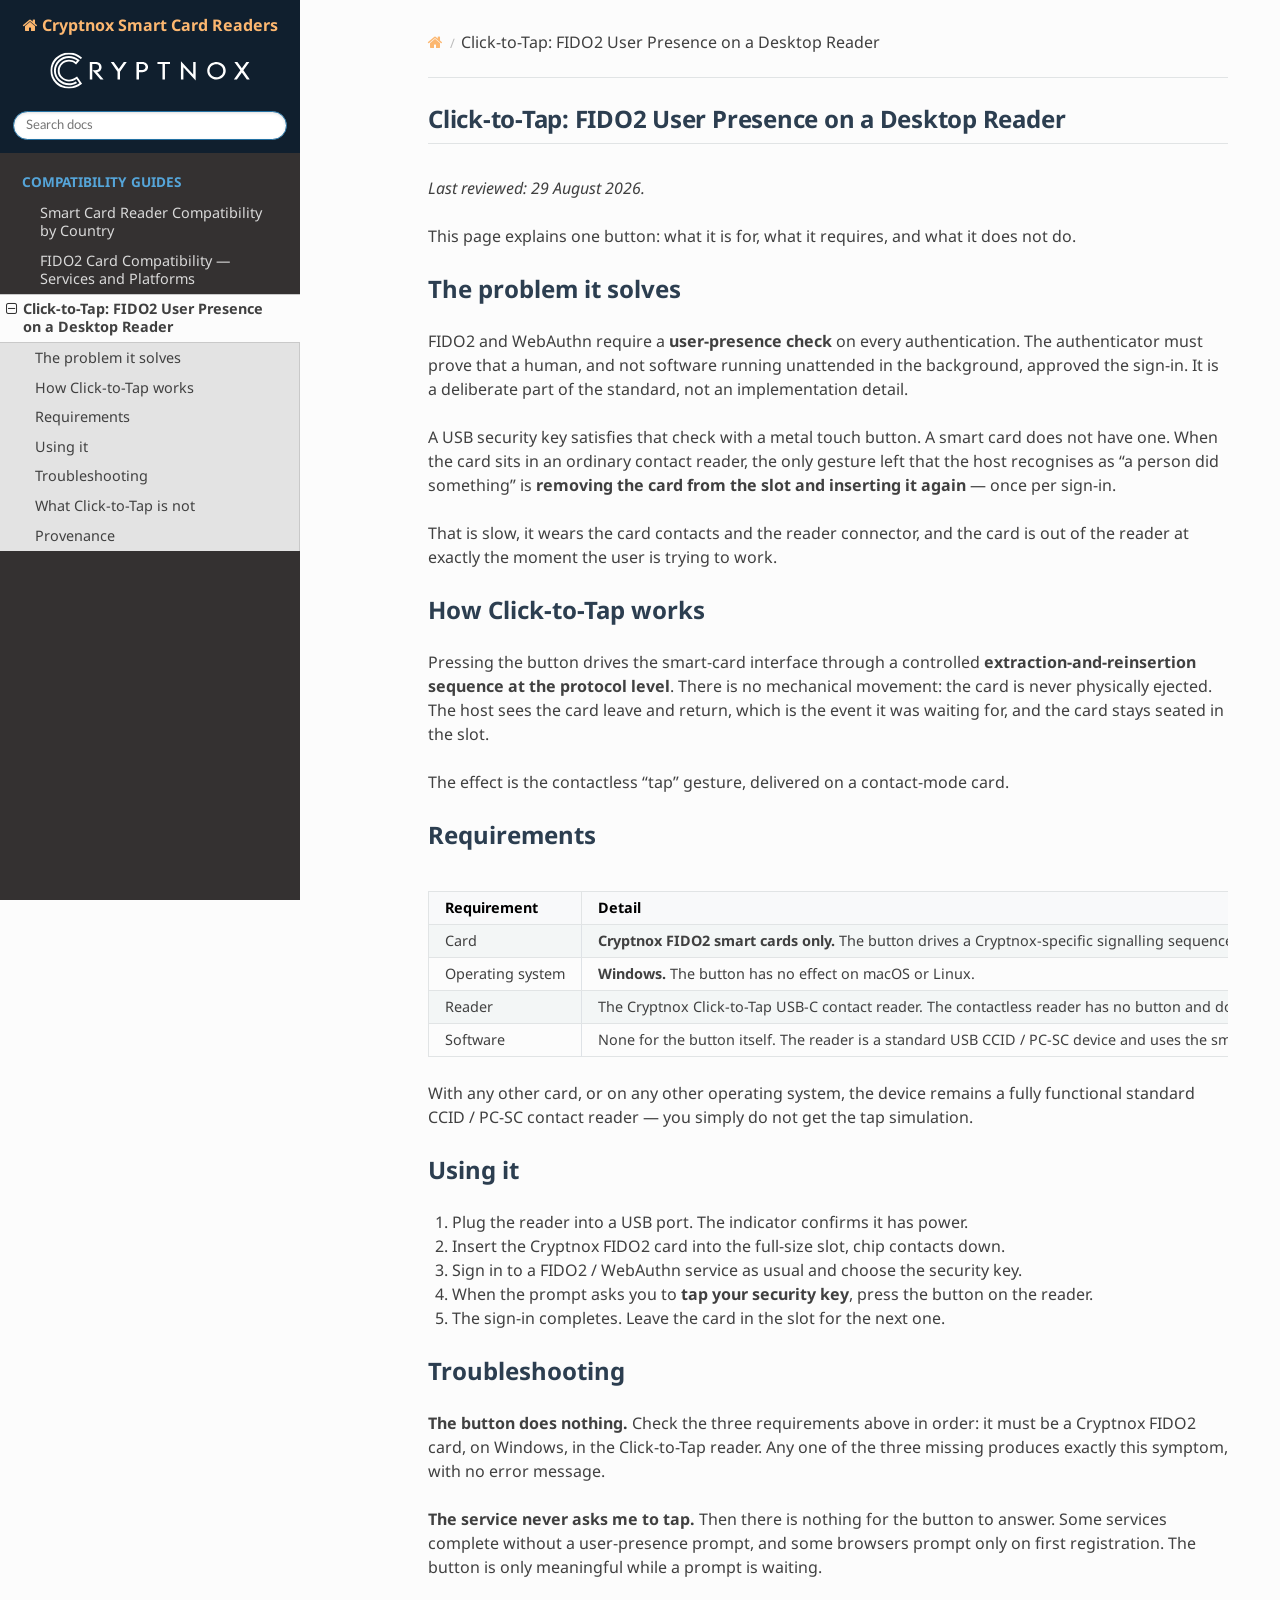
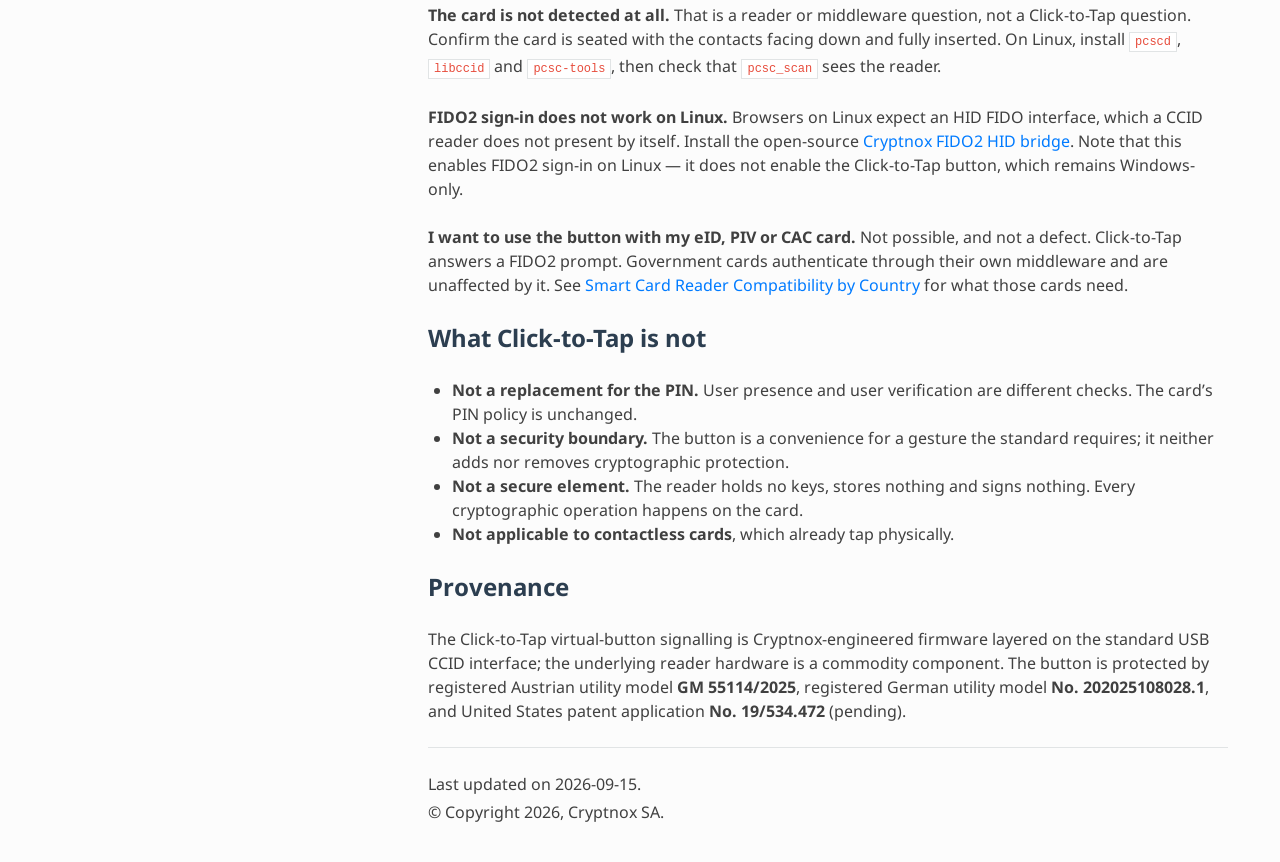
==== click-to-tap.html @ 5797c960 "deploy: 834d599fe5148ee78660aae5474ebed9b400c3f4" ====
<!DOCTYPE html>
<html class="writer-html5" lang="en" data-content_root="./">
<head>
  <meta charset="utf-8" /><meta name="viewport" content="width=device-width, initial-scale=1" />
<meta content="What the Cryptnox Click-to-Tap button does, why FIDO2 sign-in on a desktop contact reader needs it, what it requires, and how to troubleshoot it." name="description" />

  <meta name="viewport" content="width=device-width, initial-scale=1.0" />
  <title>Click-to-Tap: FIDO2 User Presence on a Desktop Reader &mdash; Cryptnox Smart Card Readers</title>
      <link rel="stylesheet" type="text/css" href="_static/pygments.css?v=b86133f3" />
      <link rel="stylesheet" type="text/css" href="_static/css/theme.css?v=9edc463e" />
      <link rel="stylesheet" type="text/css" href="_static/custom.css?v=8120f1fa" />

  
    <link rel="shortcut icon" href="_static/favicon.png"/>
    <link rel="canonical" href="https://docs.cryptnox.com/cryptnox-readers/click-to-tap.html" />
      <script src="_static/jquery.js?v=5d32c60e"></script>
      <script src="_static/_sphinx_javascript_frameworks_compat.js?v=2cd50e6c"></script>
      <script src="_static/documentation_options.js?v=2882ecd3"></script>
      <script src="_static/doctools.js?v=fd6eb6e6"></script>
      <script src="_static/sphinx_highlight.js?v=6ffebe34"></script>
    <script src="_static/js/theme.js"></script>
    <link rel="index" title="Index" href="genindex.html" />
    <link rel="search" title="Search" href="search.html" />
    <link rel="prev" title="FIDO2 Card Compatibility — Services and Platforms" href="fido2-compatibility.html" />
 






<meta name="description" content="What the Cryptnox Click-to-Tap button does, why FIDO2 sign-in on a desktop contact reader needs it, what it requires, and how to troubleshoot it." />

<link rel="canonical" href="https://docs.cryptnox.com/cryptnox-readers/click-to-tap.html" />

<!-- Open Graph -->
<meta property="og:type" content="website" />
<meta property="og:url" content="https://docs.cryptnox.com/cryptnox-readers/click-to-tap.html" />
<meta property="og:title" content="Click-to-Tap: FIDO2 User Presence on a Desktop Reader | Cryptnox Docs" />
<meta property="og:description" content="What the Cryptnox Click-to-Tap button does, why FIDO2 sign-in on a desktop contact reader needs it, what it requires, and how to troubleshoot it." />
<meta property="og:image" content="https://cryptnox.com/wp-content/uploads/2026/09/cryptnox-documentation-social.jpg" />
<meta property="og:image:width" content="1200" />
<meta property="og:image:height" content="630" />
<meta property="og:image:alt" content="Cryptnox Documentation — official Cryptnox technical documentation" />
<meta property="og:site_name" content="Cryptnox Docs" />

<!-- Twitter Card -->
<meta name="twitter:card" content="summary_large_image" />
<meta name="twitter:site" content="@CryptnoxTech" />
<meta name="twitter:title" content="Click-to-Tap: FIDO2 User Presence on a Desktop Reader | Cryptnox Docs" />
<meta name="twitter:description" content="What the Cryptnox Click-to-Tap button does, why FIDO2 sign-in on a desktop contact reader needs it, what it requires, and how to troubleshoot it." />
<meta name="twitter:image" content="https://cryptnox.com/wp-content/uploads/2026/09/cryptnox-documentation-social.jpg" />
<meta name="twitter:image:alt" content="Cryptnox Documentation — official Cryptnox technical documentation" />

<!-- JSON-LD Structured Data -->
<script type="application/ld+json">
{
  "@context": "https://schema.org",
  "@graph": [
    {
      "@type": "Organization",
      "@id": "https://cryptnox.com/#organization",
      "name": "Cryptnox SA",
      "url": "https://cryptnox.com/",
      "logo": {
        "@type": "ImageObject",
        "@id": "https://docs.cryptnox.com/#logo",
        "url": "https://docs.cryptnox.com/_static/cryptnox-logo.svg",
        "contentUrl": "https://docs.cryptnox.com/_static/cryptnox-logo.svg",
        "caption": "Cryptnox"
      },
      "sameAs": [
        "https://shop.cryptnox.com/",
        "https://github.com/cryptnox"
      ]
    },
    {
      "@type": "WebSite",
      "@id": "https://docs.cryptnox.com/#website",
      "url": "https://docs.cryptnox.com",
      "name": "Cryptnox Docs",
      "alternateName": "Cryptnox",
      "publisher": { "@id": "https://cryptnox.com/#organization" },
      "inLanguage": "en-US"
    },
    {
      "@type": "WebPage",
      "@id": "https://docs.cryptnox.com/cryptnox-readers/#webpage",
      "url": "https://docs.cryptnox.com/cryptnox-readers/",
      "name": "Cryptnox Smart Card Readers",
      "description": "Compatibility documentation for Cryptnox USB smart card readers: national eID and professional cards by country, and FIDO2 services and platforms.",
      "isPartOf": { "@id": "https://docs.cryptnox.com/#website" },
      "publisher": { "@id": "https://cryptnox.com/#organization" },
      "inLanguage": "en-US",
      "keywords": "Cryptnox, smart card reader, USB-C, CCID, PC/SC, eID, FIDO2, NFC, extended APDU, documentation"
    }
  ]
}
</script>

<!-- Google Tag Manager -->
<script>(function(w,d,s,l,i){w[l]=w[l]||[];w[l].push({'gtm.start':
new Date().getTime(),event:'gtm.js'});var f=d.getElementsByTagName(s)[0],
j=d.createElement(s),dl=l!='dataLayer'?'&l='+l:'';j.async=true;j.src=
'https://www.googletagmanager.com/gtm.js?id='+i+dl;f.parentNode.insertBefore(j,f);
})(window,document,'script','dataLayer','GT-PJ7HDFB');</script>


</head>

<body class="wy-body-for-nav"> 
  <div class="wy-grid-for-nav">
    <nav data-toggle="wy-nav-shift" class="wy-nav-side">
      <div class="wy-side-scroll">
        <div class="wy-side-nav-search"  style="background: #101f2e" >

          
          
          <a href="index.html" class="icon icon-home">
            Cryptnox Smart Card Readers
              <img src="_static/cryptnox-logo.svg" class="logo" alt="Logo"/>
          </a>
<div role="search">
  <form id="rtd-search-form" class="wy-form" action="search.html" method="get">
    <input type="text" name="q" placeholder="Search docs" aria-label="Search docs" />
    <input type="hidden" name="check_keywords" value="yes" />
    <input type="hidden" name="area" value="default" />
  </form>
</div>
        </div><div class="wy-menu wy-menu-vertical" data-spy="affix" role="navigation" aria-label="Navigation menu">
              <p class="caption" role="heading"><span class="caption-text">Compatibility guides</span></p>
<ul class="current">
<li class="toctree-l1"><a class="reference internal" href="reader-compatibility.html">Smart Card Reader Compatibility by Country</a></li>
<li class="toctree-l1"><a class="reference internal" href="fido2-compatibility.html">FIDO2 Card Compatibility — Services and Platforms</a></li>
<li class="toctree-l1 current"><a class="current reference internal" href="#">Click-to-Tap: FIDO2 User Presence on a Desktop Reader</a><ul>
<li class="toctree-l2"><a class="reference internal" href="#the-problem-it-solves">The problem it solves</a></li>
<li class="toctree-l2"><a class="reference internal" href="#how-click-to-tap-works">How Click-to-Tap works</a></li>
<li class="toctree-l2"><a class="reference internal" href="#requirements">Requirements</a></li>
<li class="toctree-l2"><a class="reference internal" href="#using-it">Using it</a></li>
<li class="toctree-l2"><a class="reference internal" href="#troubleshooting">Troubleshooting</a></li>
<li class="toctree-l2"><a class="reference internal" href="#what-click-to-tap-is-not">What Click-to-Tap is not</a></li>
<li class="toctree-l2"><a class="reference internal" href="#provenance">Provenance</a></li>
</ul>
</li>
</ul>

        </div>
      </div>
    </nav>

    <section data-toggle="wy-nav-shift" class="wy-nav-content-wrap"><nav class="wy-nav-top" aria-label="Mobile navigation menu"  style="background: #101f2e" >
          <i data-toggle="wy-nav-top" class="fa fa-bars"></i>
          <a href="index.html">Cryptnox Smart Card Readers</a>
      </nav>

      <div class="wy-nav-content">
        <div class="rst-content">
          <div role="navigation" aria-label="Page navigation">
  <ul class="wy-breadcrumbs">
      <li><a href="index.html" class="icon icon-home" aria-label="Home"></a></li>
      <li class="breadcrumb-item active">Click-to-Tap: FIDO2 User Presence on a Desktop Reader</li>
      <li class="wy-breadcrumbs-aside">
      </li>
  </ul>
  <hr/>
</div>
          <div role="main" class="document" itemscope="itemscope" itemtype="http://schema.org/Article">
           <div itemprop="articleBody">
             
  <section id="click-to-tap-fido2-user-presence-on-a-desktop-reader">
<h1>Click-to-Tap: FIDO2 User Presence on a Desktop Reader<a class="headerlink" href="#click-to-tap-fido2-user-presence-on-a-desktop-reader" title="Link to this heading"></a></h1>
<p><em>Last reviewed: 29 August 2026.</em></p>
<p>This page explains one button: what it is for, what it requires, and what it does not do.</p>
<section id="the-problem-it-solves">
<h2>The problem it solves<a class="headerlink" href="#the-problem-it-solves" title="Link to this heading"></a></h2>
<p>FIDO2 and WebAuthn require a <strong>user-presence check</strong> on every authentication. The
authenticator must prove that a human, and not software running unattended in the
background, approved the sign-in. It is a deliberate part of the standard, not an
implementation detail.</p>
<p>A USB security key satisfies that check with a metal touch button. A smart card does not
have one. When the card sits in an ordinary contact reader, the only gesture left that the
host recognises as “a person did something” is <strong>removing the card from the slot and
inserting it again</strong> — once per sign-in.</p>
<p>That is slow, it wears the card contacts and the reader connector, and the card is out of
the reader at exactly the moment the user is trying to work.</p>
</section>
<section id="how-click-to-tap-works">
<h2>How Click-to-Tap works<a class="headerlink" href="#how-click-to-tap-works" title="Link to this heading"></a></h2>
<p>Pressing the button drives the smart-card interface through a controlled
<strong>extraction-and-reinsertion sequence at the protocol level</strong>. There is no mechanical
movement: the card is never physically ejected. The host sees the card leave and return,
which is the event it was waiting for, and the card stays seated in the slot.</p>
<p>The effect is the contactless “tap” gesture, delivered on a contact-mode card.</p>
</section>
<section id="requirements">
<h2>Requirements<a class="headerlink" href="#requirements" title="Link to this heading"></a></h2>
<table class="docutils align-default">
<colgroup>
<col style="width: 26.0%" />
<col style="width: 74.0%" />
</colgroup>
<thead>
<tr class="row-odd"><th class="head"><p>Requirement</p></th>
<th class="head"><p>Detail</p></th>
</tr>
</thead>
<tbody>
<tr class="row-even"><td><p>Card</p></td>
<td><p><strong>Cryptnox FIDO2 smart cards only.</strong> The button drives a Cryptnox-specific
signalling sequence; it is not a generic CCID feature.</p></td>
</tr>
<tr class="row-odd"><td><p>Operating system</p></td>
<td><p><strong>Windows.</strong> The button has no effect on macOS or Linux.</p></td>
</tr>
<tr class="row-even"><td><p>Reader</p></td>
<td><p>The Cryptnox Click-to-Tap USB-C contact reader. The contactless reader has no
button and does not apply.</p></td>
</tr>
<tr class="row-odd"><td><p>Software</p></td>
<td><p>None for the button itself. The reader is a standard USB CCID / PC-SC device and
uses the smart-card stack already present in Windows.</p></td>
</tr>
</tbody>
</table>
<p>With any other card, or on any other operating system, the device remains a fully
functional standard CCID / PC-SC contact reader — you simply do not get the tap
simulation.</p>
</section>
<section id="using-it">
<h2>Using it<a class="headerlink" href="#using-it" title="Link to this heading"></a></h2>
<ol class="arabic simple">
<li><p>Plug the reader into a USB port. The indicator confirms it has power.</p></li>
<li><p>Insert the Cryptnox FIDO2 card into the full-size slot, chip contacts down.</p></li>
<li><p>Sign in to a FIDO2 / WebAuthn service as usual and choose the security key.</p></li>
<li><p>When the prompt asks you to <strong>tap your security key</strong>, press the button on the reader.</p></li>
<li><p>The sign-in completes. Leave the card in the slot for the next one.</p></li>
</ol>
</section>
<section id="troubleshooting">
<h2>Troubleshooting<a class="headerlink" href="#troubleshooting" title="Link to this heading"></a></h2>
<p><strong>The button does nothing.</strong>
Check the three requirements above in order: it must be a Cryptnox FIDO2 card, on Windows,
in the Click-to-Tap reader. Any one of the three missing produces exactly this symptom,
with no error message.</p>
<p><strong>The service never asks me to tap.</strong>
Then there is nothing for the button to answer. Some services complete without a
user-presence prompt, and some browsers prompt only on first registration. The button is
only meaningful while a prompt is waiting.</p>
<p><strong>The card is not detected at all.</strong>
That is a reader or middleware question, not a Click-to-Tap question. Confirm the card is
seated with the contacts facing down and fully inserted. On Linux, install <code class="docutils literal notranslate"><span class="pre">pcscd</span></code>,
<code class="docutils literal notranslate"><span class="pre">libccid</span></code> and <code class="docutils literal notranslate"><span class="pre">pcsc-tools</span></code>, then check that <code class="docutils literal notranslate"><span class="pre">pcsc_scan</span></code> sees the reader.</p>
<p><strong>FIDO2 sign-in does not work on Linux.</strong>
Browsers on Linux expect an HID FIDO interface, which a CCID reader does not present by
itself. Install the open-source <a class="reference external" href="https://github.com/cryptnox/cryptnox-fido2-bridge">Cryptnox FIDO2 HID bridge</a>. Note that this enables FIDO2
sign-in on Linux — it does not enable the Click-to-Tap button, which remains Windows-only.</p>
<p><strong>I want to use the button with my eID, PIV or CAC card.</strong>
Not possible, and not a defect. Click-to-Tap answers a FIDO2 prompt. Government cards
authenticate through their own middleware and are unaffected by it. See
<a class="reference internal" href="reader-compatibility.html"><span class="doc">Smart Card Reader Compatibility by Country</span></a> for what those cards need.</p>
</section>
<section id="what-click-to-tap-is-not">
<h2>What Click-to-Tap is not<a class="headerlink" href="#what-click-to-tap-is-not" title="Link to this heading"></a></h2>
<ul class="simple">
<li><p><strong>Not a replacement for the PIN.</strong> User presence and user verification are different
checks. The card’s PIN policy is unchanged.</p></li>
<li><p><strong>Not a security boundary.</strong> The button is a convenience for a gesture the standard
requires; it neither adds nor removes cryptographic protection.</p></li>
<li><p><strong>Not a secure element.</strong> The reader holds no keys, stores nothing and signs nothing.
Every cryptographic operation happens on the card.</p></li>
<li><p><strong>Not applicable to contactless cards</strong>, which already tap physically.</p></li>
</ul>
</section>
<section id="provenance">
<h2>Provenance<a class="headerlink" href="#provenance" title="Link to this heading"></a></h2>
<p>The Click-to-Tap virtual-button signalling is Cryptnox-engineered firmware layered on the
standard USB CCID interface; the underlying reader hardware is a commodity component. The
button is protected by registered Austrian utility model <strong>GM 55114/2025</strong>, registered
German utility model <strong>No. 202025108028.1</strong>, and United States patent application
<strong>No. 19/534.472</strong> (pending).</p>
</section>
</section>


           </div>
          </div>
          <hr/>
<p style="margin-bottom: 0.25rem;">Last updated on 2026-09-15.</p>
<p style="margin-bottom: 0.75rem;">&#169; Copyright 2026, Cryptnox SA.</p>
        </div>
      </div>
    </section>
  </div>
  <script>
      jQuery(function () {
          SphinxRtdTheme.Navigation.enable(true);
      });
  </script>
    <!-- Theme Analytics -->
    <script async src="https://www.googletagmanager.com/gtag/js?id=GT-PJ7HDFB"></script>
    <script>
      window.dataLayer = window.dataLayer || [];
      function gtag(){dataLayer.push(arguments);}
      gtag('js', new Date());

      gtag('config', 'GT-PJ7HDFB', {
          'anonymize_ip': false,
      });
    </script> 

</body>
</html>
---- _static/pygments.css ----
pre { line-height: 125%; }
td.linenos .normal { color: inherit; background-color: transparent; padding-left: 5px; padding-right: 5px; }
span.linenos { color: inherit; background-color: transparent; padding-left: 5px; padding-right: 5px; }
td.linenos .special { color: #000000; background-color: #ffffc0; padding-left: 5px; padding-right: 5px; }
span.linenos.special { color: #000000; background-color: #ffffc0; padding-left: 5px; padding-right: 5px; }
.highlight .hll { background-color: #ffffcc }
.highlight { background: #f8f8f8; }
.highlight .c { color: #3D7B7B; font-style: italic } /* Comment */
.highlight .err { border: 1px solid #F00 } /* Error */
.highlight .k { color: #008000; font-weight: bold } /* Keyword */
.highlight .o { color: #666 } /* Operator */
.highlight .ch { color: #3D7B7B; font-style: italic } /* Comment.Hashbang */
.highlight .cm { color: #3D7B7B; font-style: italic } /* Comment.Multiline */
.highlight .cp { color: #9C6500 } /* Comment.Preproc */
.highlight .cpf { color: #3D7B7B; font-style: italic } /* Comment.PreprocFile */
.highlight .c1 { color: #3D7B7B; font-style: italic } /* Comment.Single */
.highlight .cs { color: #3D7B7B; font-style: italic } /* Comment.Special */
.highlight .gd { color: #A00000 } /* Generic.Deleted */
.highlight .ge { font-style: italic } /* Generic.Emph */
.highlight .ges { font-weight: bold; font-style: italic } /* Generic.EmphStrong */
.highlight .gr { color: #E40000 } /* Generic.Error */
.highlight .gh { color: #000080; font-weight: bold } /* Generic.Heading */
.highlight .gi { color: #008400 } /* Generic.Inserted */
.highlight .go { color: #717171 } /* Generic.Output */
.highlight .gp { color: #000080; font-weight: bold } /* Generic.Prompt */
.highlight .gs { font-weight: bold } /* Generic.Strong */
.highlight .gu { color: #800080; font-weight: bold } /* Generic.Subheading */
.highlight .gt { color: #04D } /* Generic.Traceback */
.highlight .kc { color: #008000; font-weight: bold } /* Keyword.Constant */
.highlight .kd { color: #008000; font-weight: bold } /* Keyword.Declaration */
.highlight .kn { color: #008000; font-weight: bold } /* Keyword.Namespace */
.highlight .kp { color: #008000 } /* Keyword.Pseudo */
.highlight .kr { color: #008000; font-weight: bold } /* Keyword.Reserved */
.highlight .kt { color: #B00040 } /* Keyword.Type */
.highlight .m { color: #666 } /* Literal.Number */
.highlight .s { color: #BA2121 } /* Literal.String */
.highlight .na { color: #687822 } /* Name.Attribute */
.highlight .nb { color: #008000 } /* Name.Builtin */
.highlight .nc { color: #00F; font-weight: bold } /* Name.Class */
.highlight .no { color: #800 } /* Name.Constant */
.highlight .nd { color: #A2F } /* Name.Decorator */
.highlight .ni { color: #717171; font-weight: bold } /* Name.Entity */
.highlight .ne { color: #CB3F38; font-weight: bold } /* Name.Exception */
.highlight .nf { color: #00F } /* Name.Function */
.highlight .nl { color: #767600 } /* Name.Label */
.highlight .nn { color: #00F; font-weight: bold } /* Name.Namespace */
.highlight .nt { color: #008000; font-weight: bold } /* Name.Tag */
.highlight .nv { color: #19177C } /* Name.Variable */
.highlight .ow { color: #A2F; font-weight: bold } /* Operator.Word */
.highlight .w { color: #BBB } /* Text.Whitespace */
.highlight .mb { color: #666 } /* Literal.Number.Bin */
.highlight .mf { color: #666 } /* Literal.Number.Float */
.highlight .mh { color: #666 } /* Literal.Number.Hex */
.highlight .mi { color: #666 } /* Literal.Number.Integer */
.highlight .mo { color: #666 } /* Literal.Number.Oct */
.highlight .sa { color: #BA2121 } /* Literal.String.Affix */
.highlight .sb { color: #BA2121 } /* Literal.String.Backtick */
.highlight .sc { color: #BA2121 } /* Literal.String.Char */
.highlight .dl { color: #BA2121 } /* Literal.String.Delimiter */
.highlight .sd { color: #BA2121; font-style: italic } /* Literal.String.Doc */
.highlight .s2 { color: #BA2121 } /* Literal.String.Double */
.highlight .se { color: #AA5D1F; font-weight: bold } /* Literal.String.Escape */
.highlight .sh { color: #BA2121 } /* Literal.String.Heredoc */
.highlight .si { color: #A45A77; font-weight: bold } /* Literal.String.Interpol */
.highlight .sx { color: #008000 } /* Literal.String.Other */
.highlight .sr { color: #A45A77 } /* Literal.String.Regex */
.highlight .s1 { color: #BA2121 } /* Literal.String.Single */
.highlight .ss { color: #19177C } /* Literal.String.Symbol */
.highlight .bp { color: #008000 } /* Name.Builtin.Pseudo */
.highlight .fm { color: #00F } /* Name.Function.Magic */
.highlight .vc { color: #19177C } /* Name.Variable.Class */
.highlight .vg { color: #19177C } /* Name.Variable.Global */
.highlight .vi { color: #19177C } /* Name.Variable.Instance */
.highlight .vm { color: #19177C } /* Name.Variable.Magic */
.highlight .il { color: #666 } /* Literal.Number.Integer.Long */
---- _static/css/theme.css ----
html{box-sizing:border-box}*,:after,:before{box-sizing:inherit}article,aside,details,figcaption,figure,footer,header,hgroup,nav,section{display:block}audio,canvas,video{display:inline-block;*display:inline;*zoom:1}[hidden],audio:not([controls]){display:none}*{-webkit-box-sizing:border-box;-moz-box-sizing:border-box;box-sizing:border-box}html{font-size:100%;-webkit-text-size-adjust:100%;-ms-text-size-adjust:100%}body{margin:0}a:active,a:hover{outline:0}abbr[title]{border-bottom:1px dotted}b,strong{font-weight:700}blockquote{margin:0}dfn{font-style:italic}ins{background:#ff9;text-decoration:none}ins,mark{color:#000}mark{background:#ff0;font-style:italic;font-weight:700}.rst-content code,.rst-content tt,code,kbd,pre,samp{font-family:monospace,serif;_font-family:courier new,monospace;font-size:1em}pre{white-space:pre}q{quotes:none}q:after,q:before{content:"";content:none}small{font-size:85%}sub,sup{font-size:75%;line-height:0;position:relative;vertical-align:baseline}sup{top:-.5em}sub{bottom:-.25em}dl,ol,ul{margin:0;padding:0;list-style:none;list-style-image:none}li{list-style:none}dd{margin:0}img{border:0;-ms-interpolation-mode:bicubic;vertical-align:middle;max-width:100%}svg:not(:root){overflow:hidden}figure,form{margin:0}label{cursor:pointer}button,input,select,textarea{font-size:100%;margin:0;vertical-align:baseline;*vertical-align:middle}button,input{line-height:normal}button,input[type=button],input[type=reset],input[type=submit]{cursor:pointer;-webkit-appearance:button;*overflow:visible}button[disabled],input[disabled]{cursor:default}input[type=search]{-webkit-appearance:textfield;-moz-box-sizing:content-box;-webkit-box-sizing:content-box;box-sizing:content-box}textarea{resize:vertical}table{border-collapse:collapse;border-spacing:0}td{vertical-align:top}.chromeframe{margin:.2em 0;background:#ccc;color:#000;padding:.2em 0}.ir{display:block;border:0;text-indent:-999em;overflow:hidden;background-color:transparent;background-repeat:no-repeat;text-align:left;direction:ltr;*line-height:0}.ir br{display:none}.hidden{display:none!important;visibility:hidden}.visuallyhidden{border:0;clip:rect(0 0 0 0);height:1px;margin:-1px;overflow:hidden;padding:0;position:absolute;width:1px}.visuallyhidden.focusable:active,.visuallyhidden.focusable:focus{clip:auto;height:auto;margin:0;overflow:visible;position:static;width:auto}.invisible{visibility:hidden}.relative{position:relative}big,small{font-size:100%}@media print{body,html,section{background:none!important}*{box-shadow:none!important;text-shadow:none!important;filter:none!important;-ms-filter:none!important}a,a:visited{text-decoration:underline}.ir a:after,a[href^="#"]:after,a[href^="javascript:"]:after{content:""}blockquote,pre{page-break-inside:avoid}thead{display:table-header-group}img,tr{page-break-inside:avoid}img{max-width:100%!important}@page{margin:.5cm}.rst-content .toctree-wrapper>p.caption,h2,h3,p{orphans:3;widows:3}.rst-content .toctree-wrapper>p.caption,h2,h3{page-break-after:avoid}}.btn,.fa:before,.icon:before,.rst-content .admonition,.rst-content .admonition-title:before,.rst-content .admonition-todo,.rst-content .attention,.rst-content .caution,.rst-content .code-block-caption .headerlink:before,.rst-content .danger,.rst-content .eqno .headerlink:before,.rst-content .error,.rst-content .hint,.rst-content .important,.rst-content .note,.rst-content .seealso,.rst-content .tip,.rst-content .warning,.rst-content code.download span:first-child:before,.rst-content dl dt .headerlink:before,.rst-content h1 .headerlink:before,.rst-content h2 .headerlink:before,.rst-content h3 .headerlink:before,.rst-content h4 .headerlink:before,.rst-content h5 .headerlink:before,.rst-content h6 .headerlink:before,.rst-content p.caption .headerlink:before,.rst-content p .headerlink:before,.rst-content table>caption .headerlink:before,.rst-content tt.download span:first-child:before,.wy-alert,.wy-dropdown .caret:before,.wy-inline-validate.wy-inline-validate-danger .wy-input-context:before,.wy-inline-validate.wy-inline-validate-info .wy-input-context:before,.wy-inline-validate.wy-inline-validate-success .wy-input-context:before,.wy-inline-validate.wy-inline-validate-warning .wy-input-context:before,.wy-menu-vertical li.current>a button.toctree-expand:before,.wy-menu-vertical li.on a button.toctree-expand:before,.wy-menu-vertical li button.toctree-expand:before,input[type=color],input[type=date],input[type=datetime-local],input[type=datetime],input[type=email],input[type=month],input[type=number],input[type=password],input[type=search],input[type=tel],input[type=text],input[type=time],input[type=url],input[type=week],select,textarea{-webkit-font-smoothing:antialiased}.clearfix{*zoom:1}.clearfix:after,.clearfix:before{display:table;content:""}.clearfix:after{clear:both}/*!
 *  Font Awesome 4.7.0 by @davegandy - http://fontawesome.io - @fontawesome
 *  License - http://fontawesome.io/license (Font: SIL OFL 1.1, CSS: MIT License)
 */@font-face{font-family:FontAwesome;src:url(fonts/fontawesome-webfont.eot?674f50d287a8c48dc19ba404d20fe713);src:url(fonts/fontawesome-webfont.eot?674f50d287a8c48dc19ba404d20fe713?#iefix&v=4.7.0) format("embedded-opentype"),url(fonts/fontawesome-webfont.woff2?af7ae505a9eed503f8b8e6982036873e) format("woff2"),url(fonts/fontawesome-webfont.woff?fee66e712a8a08eef5805a46892932ad) format("woff"),url(fonts/fontawesome-webfont.ttf?b06871f281fee6b241d60582ae9369b9) format("truetype"),url(fonts/fontawesome-webfont.svg?912ec66d7572ff821749319396470bde#fontawesomeregular) format("svg");font-weight:400;font-style:normal}.fa,.icon,.rst-content .admonition-title,.rst-content .code-block-caption .headerlink,.rst-content .eqno .headerlink,.rst-content code.download span:first-child,.rst-content dl dt .headerlink,.rst-content h1 .headerlink,.rst-content h2 .headerlink,.rst-content h3 .headerlink,.rst-content h4 .headerlink,.rst-content h5 .headerlink,.rst-content h6 .headerlink,.rst-content p.caption .headerlink,.rst-content p .headerlink,.rst-content table>caption .headerlink,.rst-content tt.download span:first-child,.wy-menu-vertical li.current>a button.toctree-expand,.wy-menu-vertical li.on a button.toctree-expand,.wy-menu-vertical li button.toctree-expand{display:inline-block;font:normal normal normal 14px/1 FontAwesome;font-size:inherit;text-rendering:auto;-webkit-font-smoothing:antialiased;-moz-osx-font-smoothing:grayscale}.fa-lg{font-size:1.33333em;line-height:.75em;vertical-align:-15%}.fa-2x{font-size:2em}.fa-3x{font-size:3em}.fa-4x{font-size:4em}.fa-5x{font-size:5em}.fa-fw{width:1.28571em;text-align:center}.fa-ul{padding-left:0;margin-left:2.14286em;list-style-type:none}.fa-ul>li{position:relative}.fa-li{position:absolute;left:-2.14286em;width:2.14286em;top:.14286em;text-align:center}.fa-li.fa-lg{left:-1.85714em}.fa-border{padding:.2em .25em .15em;border:.08em solid #eee;border-radius:.1em}.fa-pull-left{float:left}.fa-pull-right{float:right}.fa-pull-left.icon,.fa.fa-pull-left,.rst-content .code-block-caption .fa-pull-left.headerlink,.rst-content .eqno .fa-pull-left.headerlink,.rst-content .fa-pull-left.admonition-title,.rst-content code.download span.fa-pull-left:first-child,.rst-content dl dt .fa-pull-left.headerlink,.rst-content h1 .fa-pull-left.headerlink,.rst-content h2 .fa-pull-left.headerlink,.rst-content h3 .fa-pull-left.headerlink,.rst-content h4 .fa-pull-left.headerlink,.rst-content h5 .fa-pull-left.headerlink,.rst-content h6 .fa-pull-left.headerlink,.rst-content p .fa-pull-left.headerlink,.rst-content table>caption .fa-pull-left.headerlink,.rst-content tt.download span.fa-pull-left:first-child,.wy-menu-vertical li.current>a button.fa-pull-left.toctree-expand,.wy-menu-vertical li.on a button.fa-pull-left.toctree-expand,.wy-menu-vertical li button.fa-pull-left.toctree-expand{margin-right:.3em}.fa-pull-right.icon,.fa.fa-pull-right,.rst-content .code-block-caption .fa-pull-right.headerlink,.rst-content .eqno .fa-pull-right.headerlink,.rst-content .fa-pull-right.admonition-title,.rst-content code.download span.fa-pull-right:first-child,.rst-content dl dt .fa-pull-right.headerlink,.rst-content h1 .fa-pull-right.headerlink,.rst-content h2 .fa-pull-right.headerlink,.rst-content h3 .fa-pull-right.headerlink,.rst-content h4 .fa-pull-right.headerlink,.rst-content h5 .fa-pull-right.headerlink,.rst-content h6 .fa-pull-right.headerlink,.rst-content p .fa-pull-right.headerlink,.rst-content table>caption .fa-pull-right.headerlink,.rst-content tt.download span.fa-pull-right:first-child,.wy-menu-vertical li.current>a button.fa-pull-right.toctree-expand,.wy-menu-vertical li.on a button.fa-pull-right.toctree-expand,.wy-menu-vertical li button.fa-pull-right.toctree-expand{margin-left:.3em}.pull-right{float:right}.pull-left{float:left}.fa.pull-left,.pull-left.icon,.rst-content .code-block-caption .pull-left.headerlink,.rst-content .eqno .pull-left.headerlink,.rst-content .pull-left.admonition-title,.rst-content code.download span.pull-left:first-child,.rst-content dl dt .pull-left.headerlink,.rst-content h1 .pull-left.headerlink,.rst-content h2 .pull-left.headerlink,.rst-content h3 .pull-left.headerlink,.rst-content h4 .pull-left.headerlink,.rst-content h5 .pull-left.headerlink,.rst-content h6 .pull-left.headerlink,.rst-content p .pull-left.headerlink,.rst-content table>caption .pull-left.headerlink,.rst-content tt.download span.pull-left:first-child,.wy-menu-vertical li.current>a button.pull-left.toctree-expand,.wy-menu-vertical li.on a button.pull-left.toctree-expand,.wy-menu-vertical li button.pull-left.toctree-expand{margin-right:.3em}.fa.pull-right,.pull-right.icon,.rst-content .code-block-caption .pull-right.headerlink,.rst-content .eqno .pull-right.headerlink,.rst-content .pull-right.admonition-title,.rst-content code.download span.pull-right:first-child,.rst-content dl dt .pull-right.headerlink,.rst-content h1 .pull-right.headerlink,.rst-content h2 .pull-right.headerlink,.rst-content h3 .pull-right.headerlink,.rst-content h4 .pull-right.headerlink,.rst-content h5 .pull-right.headerlink,.rst-content h6 .pull-right.headerlink,.rst-content p .pull-right.headerlink,.rst-content table>caption .pull-right.headerlink,.rst-content tt.download span.pull-right:first-child,.wy-menu-vertical li.current>a button.pull-right.toctree-expand,.wy-menu-vertical li.on a button.pull-right.toctree-expand,.wy-menu-vertical li button.pull-right.toctree-expand{margin-left:.3em}.fa-spin{-webkit-animation:fa-spin 2s linear infinite;animation:fa-spin 2s linear infinite}.fa-pulse{-webkit-animation:fa-spin 1s steps(8) infinite;animation:fa-spin 1s steps(8) infinite}@-webkit-keyframes fa-spin{0%{-webkit-transform:rotate(0deg);transform:rotate(0deg)}to{-webkit-transform:rotate(359deg);transform:rotate(359deg)}}@keyframes fa-spin{0%{-webkit-transform:rotate(0deg);transform:rotate(0deg)}to{-webkit-transform:rotate(359deg);transform:rotate(359deg)}}.fa-rotate-90{-ms-filter:"progid:DXImageTransform.Microsoft.BasicImage(rotation=1)";-webkit-transform:rotate(90deg);-ms-transform:rotate(90deg);transform:rotate(90deg)}.fa-rotate-180{-ms-filter:"progid:DXImageTransform.Microsoft.BasicImage(rotation=2)";-webkit-transform:rotate(180deg);-ms-transform:rotate(180deg);transform:rotate(180deg)}.fa-rotate-270{-ms-filter:"progid:DXImageTransform.Microsoft.BasicImage(rotation=3)";-webkit-transform:rotate(270deg);-ms-transform:rotate(270deg);transform:rotate(270deg)}.fa-flip-horizontal{-ms-filter:"progid:DXImageTransform.Microsoft.BasicImage(rotation=0, mirror=1)";-webkit-transform:scaleX(-1);-ms-transform:scaleX(-1);transform:scaleX(-1)}.fa-flip-vertical{-ms-filter:"progid:DXImageTransform.Microsoft.BasicImage(rotation=2, mirror=1)";-webkit-transform:scaleY(-1);-ms-transform:scaleY(-1);transform:scaleY(-1)}:root .fa-flip-horizontal,:root .fa-flip-vertical,:root .fa-rotate-90,:root .fa-rotate-180,:root .fa-rotate-270{filter:none}.fa-stack{position:relative;display:inline-block;width:2em;height:2em;line-height:2em;vertical-align:middle}.fa-stack-1x,.fa-stack-2x{position:absolute;left:0;width:100%;text-align:center}.fa-stack-1x{line-height:inherit}.fa-stack-2x{font-size:2em}.fa-inverse{color:#fff}.fa-glass:before{content:""}.fa-music:before{content:""}.fa-search:before,.icon-search:before{content:""}.fa-envelope-o:before{content:""}.fa-heart:before{content:""}.fa-star:before{content:""}.fa-star-o:before{content:""}.fa-user:before{content:""}.fa-film:before{content:""}.fa-th-large:before{content:""}.fa-th:before{content:""}.fa-th-list:before{content:""}.fa-check:before{content:""}.fa-close:before,.fa-remove:before,.fa-times:before{content:""}.fa-search-plus:before{content:""}.fa-search-minus:before{content:""}.fa-power-off:before{content:""}.fa-signal:before{content:""}.fa-cog:before,.fa-gear:before{content:""}.fa-trash-o:before{content:""}.fa-home:before,.icon-home:before{content:""}.fa-file-o:before{content:""}.fa-clock-o:before{content:""}.fa-road:before{content:""}.fa-download:before,.rst-content code.download span:first-child:before,.rst-content tt.download span:first-child:before{content:""}.fa-arrow-circle-o-down:before{content:""}.fa-arrow-circle-o-up:before{content:""}.fa-inbox:before{content:""}.fa-play-circle-o:before{content:""}.fa-repeat:before,.fa-rotate-right:before{content:""}.fa-refresh:before{content:""}.fa-list-alt:before{content:""}.fa-lock:before{content:""}.fa-flag:before{content:""}.fa-headphones:before{content:""}.fa-volume-off:before{content:""}.fa-volume-down:before{content:""}.fa-volume-up:before{content:""}.fa-qrcode:before{content:""}.fa-barcode:before{content:""}.fa-tag:before{content:""}.fa-tags:before{content:""}.fa-book:before,.icon-book:before{content:""}.fa-bookmark:before{content:""}.fa-print:before{content:""}.fa-camera:before{content:""}.fa-font:before{content:""}.fa-bold:before{content:""}.fa-italic:before{content:""}.fa-text-height:before{content:""}.fa-text-width:before{content:""}.fa-align-left:before{content:""}.fa-align-center:before{content:""}.fa-align-right:before{content:""}.fa-align-justify:before{content:""}.fa-list:before{content:""}.fa-dedent:before,.fa-outdent:before{content:""}.fa-indent:before{content:""}.fa-video-camera:before{content:""}.fa-image:before,.fa-photo:before,.fa-picture-o:before{content:""}.fa-pencil:before{content:""}.fa-map-marker:before{content:""}.fa-adjust:before{content:""}.fa-tint:before{content:""}.fa-edit:before,.fa-pencil-square-o:before{content:""}.fa-share-square-o:before{content:""}.fa-check-square-o:before{content:""}.fa-arrows:before{content:""}.fa-step-backward:before{content:""}.fa-fast-backward:before{content:""}.fa-backward:before{content:""}.fa-play:before{content:""}.fa-pause:before{content:""}.fa-stop:before{content:""}.fa-forward:before{content:""}.fa-fast-forward:before{content:""}.fa-step-forward:before{content:""}.fa-eject:before{content:""}.fa-chevron-left:before{content:""}.fa-chevron-right:before{content:""}.fa-plus-circle:before{content:""}.fa-minus-circle:before{content:""}.fa-times-circle:before,.wy-inline-validate.wy-inline-validate-danger .wy-input-context:before{content:""}.fa-check-circle:before,.wy-inline-validate.wy-inline-validate-success .wy-input-context:before{content:""}.fa-question-circle:before{content:""}.fa-info-circle:before{content:""}.fa-crosshairs:before{content:""}.fa-times-circle-o:before{content:""}.fa-check-circle-o:before{content:""}.fa-ban:before{content:""}.fa-arrow-left:before{content:""}.fa-arrow-right:before{content:""}.fa-arrow-up:before{content:""}.fa-arrow-down:before{content:""}.fa-mail-forward:before,.fa-share:before{content:""}.fa-expand:before{content:""}.fa-compress:before{content:""}.fa-plus:before{content:""}.fa-minus:before{content:""}.fa-asterisk:before{content:""}.fa-exclamation-circle:before,.rst-content .admonition-title:before,.wy-inline-validate.wy-inline-validate-info .wy-input-context:before,.wy-inline-validate.wy-inline-validate-warning .wy-input-context:before{content:""}.fa-gift:before{content:""}.fa-leaf:before{content:""}.fa-fire:before,.icon-fire:before{content:""}.fa-eye:before{content:""}.fa-eye-slash:before{content:""}.fa-exclamation-triangle:before,.fa-warning:before{content:""}.fa-plane:before{content:""}.fa-calendar:before{content:""}.fa-random:before{content:""}.fa-comment:before{content:""}.fa-magnet:before{content:""}.fa-chevron-up:before{content:""}.fa-chevron-down:before{content:""}.fa-retweet:before{content:""}.fa-shopping-cart:before{content:""}.fa-folder:before{content:""}.fa-folder-open:before{content:""}.fa-arrows-v:before{content:""}.fa-arrows-h:before{content:""}.fa-bar-chart-o:before,.fa-bar-chart:before{content:""}.fa-twitter-square:before{content:""}.fa-facebook-square:before{content:""}.fa-camera-retro:before{content:""}.fa-key:before{content:""}.fa-cogs:before,.fa-gears:before{content:""}.fa-comments:before{content:""}.fa-thumbs-o-up:before{content:""}.fa-thumbs-o-down:before{content:""}.fa-star-half:before{content:""}.fa-heart-o:before{content:""}.fa-sign-out:before{content:""}.fa-linkedin-square:before{content:""}.fa-thumb-tack:before{content:""}.fa-external-link:before{content:""}.fa-sign-in:before{content:""}.fa-trophy:before{content:""}.fa-github-square:before{content:""}.fa-upload:before{content:""}.fa-lemon-o:before{content:""}.fa-phone:before{content:""}.fa-square-o:before{content:""}.fa-bookmark-o:before{content:""}.fa-phone-square:before{content:""}.fa-twitter:before{content:""}.fa-facebook-f:before,.fa-facebook:before{content:""}.fa-github:before,.icon-github:before{content:""}.fa-unlock:before{content:""}.fa-credit-card:before{content:""}.fa-feed:before,.fa-rss:before{content:""}.fa-hdd-o:before{content:""}.fa-bullhorn:before{content:""}.fa-bell:before{content:""}.fa-certificate:before{content:""}.fa-hand-o-right:before{content:""}.fa-hand-o-left:before{content:""}.fa-hand-o-up:before{content:""}.fa-hand-o-down:before{content:""}.fa-arrow-circle-left:before,.icon-circle-arrow-left:before{content:""}.fa-arrow-circle-right:before,.icon-circle-arrow-right:before{content:""}.fa-arrow-circle-up:before{content:""}.fa-arrow-circle-down:before{content:""}.fa-globe:before{content:""}.fa-wrench:before{content:""}.fa-tasks:before{content:""}.fa-filter:before{content:""}.fa-briefcase:before{content:""}.fa-arrows-alt:before{content:""}.fa-group:before,.fa-users:before{content:""}.fa-chain:before,.fa-link:before,.icon-link:before{content:""}.fa-cloud:before{content:""}.fa-flask:before{content:""}.fa-cut:before,.fa-scissors:before{content:""}.fa-copy:before,.fa-files-o:before{content:""}.fa-paperclip:before{content:""}.fa-floppy-o:before,.fa-save:before{content:""}.fa-square:before{content:""}.fa-bars:before,.fa-navicon:before,.fa-reorder:before{content:""}.fa-list-ul:before{content:""}.fa-list-ol:before{content:""}.fa-strikethrough:before{content:""}.fa-underline:before{content:""}.fa-table:before{content:""}.fa-magic:before{content:""}.fa-truck:before{content:""}.fa-pinterest:before{content:""}.fa-pinterest-square:before{content:""}.fa-google-plus-square:before{content:""}.fa-google-plus:before{content:""}.fa-money:before{content:""}.fa-caret-down:before,.icon-caret-down:before,.wy-dropdown .caret:before{content:""}.fa-caret-up:before{content:""}.fa-caret-left:before{content:""}.fa-caret-right:before{content:""}.fa-columns:before{content:""}.fa-sort:before,.fa-unsorted:before{content:""}.fa-sort-desc:before,.fa-sort-down:before{content:""}.fa-sort-asc:before,.fa-sort-up:before{content:""}.fa-envelope:before{content:""}.fa-linkedin:before{content:""}.fa-rotate-left:before,.fa-undo:before{content:""}.fa-gavel:before,.fa-legal:before{content:""}.fa-dashboard:before,.fa-tachometer:before{content:""}.fa-comment-o:before{content:""}.fa-comments-o:before{content:""}.fa-bolt:before,.fa-flash:before{content:""}.fa-sitemap:before{content:""}.fa-umbrella:before{content:""}.fa-clipboard:before,.fa-paste:before{content:""}.fa-lightbulb-o:before{content:""}.fa-exchange:before{content:""}.fa-cloud-download:before{content:""}.fa-cloud-upload:before{content:""}.fa-user-md:before{content:""}.fa-stethoscope:before{content:""}.fa-suitcase:before{content:""}.fa-bell-o:before{content:""}.fa-coffee:before{content:""}.fa-cutlery:before{content:""}.fa-file-text-o:before{content:""}.fa-building-o:before{content:""}.fa-hospital-o:before{content:""}.fa-ambulance:before{content:""}.fa-medkit:before{content:""}.fa-fighter-jet:before{content:""}.fa-beer:before{content:""}.fa-h-square:before{content:""}.fa-plus-square:before{content:""}.fa-angle-double-left:before{content:""}.fa-angle-double-right:before{content:""}.fa-angle-double-up:before{content:""}.fa-angle-double-down:before{content:""}.fa-angle-left:before{content:""}.fa-angle-right:before{content:""}.fa-angle-up:before{content:""}.fa-angle-down:before{content:""}.fa-desktop:before{content:""}.fa-laptop:before{content:""}.fa-tablet:before{content:""}.fa-mobile-phone:before,.fa-mobile:before{content:""}.fa-circle-o:before{content:""}.fa-quote-left:before{content:""}.fa-quote-right:before{content:""}.fa-spinner:before{content:""}.fa-circle:before{content:""}.fa-mail-reply:before,.fa-reply:before{content:""}.fa-github-alt:before{content:""}.fa-folder-o:before{content:""}.fa-folder-open-o:before{content:""}.fa-smile-o:before{content:""}.fa-frown-o:before{content:""}.fa-meh-o:before{content:""}.fa-gamepad:before{content:""}.fa-keyboard-o:before{content:""}.fa-flag-o:before{content:""}.fa-flag-checkered:before{content:""}.fa-terminal:before{content:""}.fa-code:before{content:""}.fa-mail-reply-all:before,.fa-reply-all:before{content:""}.fa-star-half-empty:before,.fa-star-half-full:before,.fa-star-half-o:before{content:""}.fa-location-arrow:before{content:""}.fa-crop:before{content:""}.fa-code-fork:before{content:""}.fa-chain-broken:before,.fa-unlink:before{content:""}.fa-question:before{content:""}.fa-info:before{content:""}.fa-exclamation:before{content:""}.fa-superscript:before{content:""}.fa-subscript:before{content:""}.fa-eraser:before{content:""}.fa-puzzle-piece:before{content:""}.fa-microphone:before{content:""}.fa-microphone-slash:before{content:""}.fa-shield:before{content:""}.fa-calendar-o:before{content:""}.fa-fire-extinguisher:before{content:""}.fa-rocket:before{content:""}.fa-maxcdn:before{content:""}.fa-chevron-circle-left:before{content:""}.fa-chevron-circle-right:before{content:""}.fa-chevron-circle-up:before{content:""}.fa-chevron-circle-down:before{content:""}.fa-html5:before{content:""}.fa-css3:before{content:""}.fa-anchor:before{content:""}.fa-unlock-alt:before{content:""}.fa-bullseye:before{content:""}.fa-ellipsis-h:before{content:""}.fa-ellipsis-v:before{content:""}.fa-rss-square:before{content:""}.fa-play-circle:before{content:""}.fa-ticket:before{content:""}.fa-minus-square:before{content:""}.fa-minus-square-o:before,.wy-menu-vertical li.current>a button.toctree-expand:before,.wy-menu-vertical li.on a button.toctree-expand:before{content:""}.fa-level-up:before{content:""}.fa-level-down:before{content:""}.fa-check-square:before{content:""}.fa-pencil-square:before{content:""}.fa-external-link-square:before{content:""}.fa-share-square:before{content:""}.fa-compass:before{content:""}.fa-caret-square-o-down:before,.fa-toggle-down:before{content:""}.fa-caret-square-o-up:before,.fa-toggle-up:before{content:""}.fa-caret-square-o-right:before,.fa-toggle-right:before{content:""}.fa-eur:before,.fa-euro:before{content:""}.fa-gbp:before{content:""}.fa-dollar:before,.fa-usd:before{content:""}.fa-inr:before,.fa-rupee:before{content:""}.fa-cny:before,.fa-jpy:before,.fa-rmb:before,.fa-yen:before{content:""}.fa-rouble:before,.fa-rub:before,.fa-ruble:before{content:""}.fa-krw:before,.fa-won:before{content:""}.fa-bitcoin:before,.fa-btc:before{content:""}.fa-file:before{content:""}.fa-file-text:before{content:""}.fa-sort-alpha-asc:before{content:""}.fa-sort-alpha-desc:before{content:""}.fa-sort-amount-asc:before{content:""}.fa-sort-amount-desc:before{content:""}.fa-sort-numeric-asc:before{content:""}.fa-sort-numeric-desc:before{content:""}.fa-thumbs-up:before{content:""}.fa-thumbs-down:before{content:""}.fa-youtube-square:before{content:""}.fa-youtube:before{content:""}.fa-xing:before{content:""}.fa-xing-square:before{content:""}.fa-youtube-play:before{content:""}.fa-dropbox:before{content:""}.fa-stack-overflow:before{content:""}.fa-instagram:before{content:""}.fa-flickr:before{content:""}.fa-adn:before{content:""}.fa-bitbucket:before,.icon-bitbucket:before{content:""}.fa-bitbucket-square:before{content:""}.fa-tumblr:before{content:""}.fa-tumblr-square:before{content:""}.fa-long-arrow-down:before{content:""}.fa-long-arrow-up:before{content:""}.fa-long-arrow-left:before{content:""}.fa-long-arrow-right:before{content:""}.fa-apple:before{content:""}.fa-windows:before{content:""}.fa-android:before{content:""}.fa-linux:before{content:""}.fa-dribbble:before{content:""}.fa-skype:before{content:""}.fa-foursquare:before{content:""}.fa-trello:before{content:""}.fa-female:before{content:""}.fa-male:before{content:""}.fa-gittip:before,.fa-gratipay:before{content:""}.fa-sun-o:before{content:""}.fa-moon-o:before{content:""}.fa-archive:before{content:""}.fa-bug:before{content:""}.fa-vk:before{content:""}.fa-weibo:before{content:""}.fa-renren:before{content:""}.fa-pagelines:before{content:""}.fa-stack-exchange:before{content:""}.fa-arrow-circle-o-right:before{content:""}.fa-arrow-circle-o-left:before{content:""}.fa-caret-square-o-left:before,.fa-toggle-left:before{content:""}.fa-dot-circle-o:before{content:""}.fa-wheelchair:before{content:""}.fa-vimeo-square:before{content:""}.fa-try:before,.fa-turkish-lira:before{content:""}.fa-plus-square-o:before,.wy-menu-vertical li button.toctree-expand:before{content:""}.fa-space-shuttle:before{content:""}.fa-slack:before{content:""}.fa-envelope-square:before{content:""}.fa-wordpress:before{content:""}.fa-openid:before{content:""}.fa-bank:before,.fa-institution:before,.fa-university:before{content:""}.fa-graduation-cap:before,.fa-mortar-board:before{content:""}.fa-yahoo:before{content:""}.fa-google:before{content:""}.fa-reddit:before{content:""}.fa-reddit-square:before{content:""}.fa-stumbleupon-circle:before{content:""}.fa-stumbleupon:before{content:""}.fa-delicious:before{content:""}.fa-digg:before{content:""}.fa-pied-piper-pp:before{content:""}.fa-pied-piper-alt:before{content:""}.fa-drupal:before{content:""}.fa-joomla:before{content:""}.fa-language:before{content:""}.fa-fax:before{content:""}.fa-building:before{content:""}.fa-child:before{content:""}.fa-paw:before{content:""}.fa-spoon:before{content:""}.fa-cube:before{content:""}.fa-cubes:before{content:""}.fa-behance:before{content:""}.fa-behance-square:before{content:""}.fa-steam:before{content:""}.fa-steam-square:before{content:""}.fa-recycle:before{content:""}.fa-automobile:before,.fa-car:before{content:""}.fa-cab:before,.fa-taxi:before{content:""}.fa-tree:before{content:""}.fa-spotify:before{content:""}.fa-deviantart:before{content:""}.fa-soundcloud:before{content:""}.fa-database:before{content:""}.fa-file-pdf-o:before{content:""}.fa-file-word-o:before{content:""}.fa-file-excel-o:before{content:""}.fa-file-powerpoint-o:before{content:""}.fa-file-image-o:before,.fa-file-photo-o:before,.fa-file-picture-o:before{content:""}.fa-file-archive-o:before,.fa-file-zip-o:before{content:""}.fa-file-audio-o:before,.fa-file-sound-o:before{content:""}.fa-file-movie-o:before,.fa-file-video-o:before{content:""}.fa-file-code-o:before{content:""}.fa-vine:before{content:""}.fa-codepen:before{content:""}.fa-jsfiddle:before{content:""}.fa-life-bouy:before,.fa-life-buoy:before,.fa-life-ring:before,.fa-life-saver:before,.fa-support:before{content:""}.fa-circle-o-notch:before{content:""}.fa-ra:before,.fa-rebel:before,.fa-resistance:before{content:""}.fa-empire:before,.fa-ge:before{content:""}.fa-git-square:before{content:""}.fa-git:before{content:""}.fa-hacker-news:before,.fa-y-combinator-square:before,.fa-yc-square:before{content:""}.fa-tencent-weibo:before{content:""}.fa-qq:before{content:""}.fa-wechat:before,.fa-weixin:before{content:""}.fa-paper-plane:before,.fa-send:before{content:""}.fa-paper-plane-o:before,.fa-send-o:before{content:""}.fa-history:before{content:""}.fa-circle-thin:before{content:""}.fa-header:before{content:""}.fa-paragraph:before{content:""}.fa-sliders:before{content:""}.fa-share-alt:before{content:""}.fa-share-alt-square:before{content:""}.fa-bomb:before{content:""}.fa-futbol-o:before,.fa-soccer-ball-o:before{content:""}.fa-tty:before{content:""}.fa-binoculars:before{content:""}.fa-plug:before{content:""}.fa-slideshare:before{content:""}.fa-twitch:before{content:""}.fa-yelp:before{content:""}.fa-newspaper-o:before{content:""}.fa-wifi:before{content:""}.fa-calculator:before{content:""}.fa-paypal:before{content:""}.fa-google-wallet:before{content:""}.fa-cc-visa:before{content:""}.fa-cc-mastercard:before{content:""}.fa-cc-discover:before{content:""}.fa-cc-amex:before{content:""}.fa-cc-paypal:before{content:""}.fa-cc-stripe:before{content:""}.fa-bell-slash:before{content:""}.fa-bell-slash-o:before{content:""}.fa-trash:before{content:""}.fa-copyright:before{content:""}.fa-at:before{content:""}.fa-eyedropper:before{content:""}.fa-paint-brush:before{content:""}.fa-birthday-cake:before{content:""}.fa-area-chart:before{content:""}.fa-pie-chart:before{content:""}.fa-line-chart:before{content:""}.fa-lastfm:before{content:""}.fa-lastfm-square:before{content:""}.fa-toggle-off:before{content:""}.fa-toggle-on:before{content:""}.fa-bicycle:before{content:""}.fa-bus:before{content:""}.fa-ioxhost:before{content:""}.fa-angellist:before{content:""}.fa-cc:before{content:""}.fa-ils:before,.fa-shekel:before,.fa-sheqel:before{content:""}.fa-meanpath:before{content:""}.fa-buysellads:before{content:""}.fa-connectdevelop:before{content:""}.fa-dashcube:before{content:""}.fa-forumbee:before{content:""}.fa-leanpub:before{content:""}.fa-sellsy:before{content:""}.fa-shirtsinbulk:before{content:""}.fa-simplybuilt:before{content:""}.fa-skyatlas:before{content:""}.fa-cart-plus:before{content:""}.fa-cart-arrow-down:before{content:""}.fa-diamond:before{content:""}.fa-ship:before{content:""}.fa-user-secret:before{content:""}.fa-motorcycle:before{content:""}.fa-street-view:before{content:""}.fa-heartbeat:before{content:""}.fa-venus:before{content:""}.fa-mars:before{content:""}.fa-mercury:before{content:""}.fa-intersex:before,.fa-transgender:before{content:""}.fa-transgender-alt:before{content:""}.fa-venus-double:before{content:""}.fa-mars-double:before{content:""}.fa-venus-mars:before{content:""}.fa-mars-stroke:before{content:""}.fa-mars-stroke-v:before{content:""}.fa-mars-stroke-h:before{content:""}.fa-neuter:before{content:""}.fa-genderless:before{content:""}.fa-facebook-official:before{content:""}.fa-pinterest-p:before{content:""}.fa-whatsapp:before{content:""}.fa-server:before{content:""}.fa-user-plus:before{content:""}.fa-user-times:before{content:""}.fa-bed:before,.fa-hotel:before{content:""}.fa-viacoin:before{content:""}.fa-train:before{content:""}.fa-subway:before{content:""}.fa-medium:before{content:""}.fa-y-combinator:before,.fa-yc:before{content:""}.fa-optin-monster:before{content:""}.fa-opencart:before{content:""}.fa-expeditedssl:before{content:""}.fa-battery-4:before,.fa-battery-full:before,.fa-battery:before{content:""}.fa-battery-3:before,.fa-battery-three-quarters:before{content:""}.fa-battery-2:before,.fa-battery-half:before{content:""}.fa-battery-1:before,.fa-battery-quarter:before{content:""}.fa-battery-0:before,.fa-battery-empty:before{content:""}.fa-mouse-pointer:before{content:""}.fa-i-cursor:before{content:""}.fa-object-group:before{content:""}.fa-object-ungroup:before{content:""}.fa-sticky-note:before{content:""}.fa-sticky-note-o:before{content:""}.fa-cc-jcb:before{content:""}.fa-cc-diners-club:before{content:""}.fa-clone:before{content:""}.fa-balance-scale:before{content:""}.fa-hourglass-o:before{content:""}.fa-hourglass-1:before,.fa-hourglass-start:before{content:""}.fa-hourglass-2:before,.fa-hourglass-half:before{content:""}.fa-hourglass-3:before,.fa-hourglass-end:before{content:""}.fa-hourglass:before{content:""}.fa-hand-grab-o:before,.fa-hand-rock-o:before{content:""}.fa-hand-paper-o:before,.fa-hand-stop-o:before{content:""}.fa-hand-scissors-o:before{content:""}.fa-hand-lizard-o:before{content:""}.fa-hand-spock-o:before{content:""}.fa-hand-pointer-o:before{content:""}.fa-hand-peace-o:before{content:""}.fa-trademark:before{content:""}.fa-registered:before{content:""}.fa-creative-commons:before{content:""}.fa-gg:before{content:""}.fa-gg-circle:before{content:""}.fa-tripadvisor:before{content:""}.fa-odnoklassniki:before{content:""}.fa-odnoklassniki-square:before{content:""}.fa-get-pocket:before{content:""}.fa-wikipedia-w:before{content:""}.fa-safari:before{content:""}.fa-chrome:before{content:""}.fa-firefox:before{content:""}.fa-opera:before{content:""}.fa-internet-explorer:before{content:""}.fa-television:before,.fa-tv:before{content:""}.fa-contao:before{content:""}.fa-500px:before{content:""}.fa-amazon:before{content:""}.fa-calendar-plus-o:before{content:""}.fa-calendar-minus-o:before{content:""}.fa-calendar-times-o:before{content:""}.fa-calendar-check-o:before{content:""}.fa-industry:before{content:""}.fa-map-pin:before{content:""}.fa-map-signs:before{content:""}.fa-map-o:before{content:""}.fa-map:before{content:""}.fa-commenting:before{content:""}.fa-commenting-o:before{content:""}.fa-houzz:before{content:""}.fa-vimeo:before{content:""}.fa-black-tie:before{content:""}.fa-fonticons:before{content:""}.fa-reddit-alien:before{content:""}.fa-edge:before{content:""}.fa-credit-card-alt:before{content:""}.fa-codiepie:before{content:""}.fa-modx:before{content:""}.fa-fort-awesome:before{content:""}.fa-usb:before{content:""}.fa-product-hunt:before{content:""}.fa-mixcloud:before{content:""}.fa-scribd:before{content:""}.fa-pause-circle:before{content:""}.fa-pause-circle-o:before{content:""}.fa-stop-circle:before{content:""}.fa-stop-circle-o:before{content:""}.fa-shopping-bag:before{content:""}.fa-shopping-basket:before{content:""}.fa-hashtag:before{content:""}.fa-bluetooth:before{content:""}.fa-bluetooth-b:before{content:""}.fa-percent:before{content:""}.fa-gitlab:before,.icon-gitlab:before{content:""}.fa-wpbeginner:before{content:""}.fa-wpforms:before{content:""}.fa-envira:before{content:""}.fa-universal-access:before{content:""}.fa-wheelchair-alt:before{content:""}.fa-question-circle-o:before{content:""}.fa-blind:before{content:""}.fa-audio-description:before{content:""}.fa-volume-control-phone:before{content:""}.fa-braille:before{content:""}.fa-assistive-listening-systems:before{content:""}.fa-american-sign-language-interpreting:before,.fa-asl-interpreting:before{content:""}.fa-deaf:before,.fa-deafness:before,.fa-hard-of-hearing:before{content:""}.fa-glide:before{content:""}.fa-glide-g:before{content:""}.fa-sign-language:before,.fa-signing:before{content:""}.fa-low-vision:before{content:""}.fa-viadeo:before{content:""}.fa-viadeo-square:before{content:""}.fa-snapchat:before{content:""}.fa-snapchat-ghost:before{content:""}.fa-snapchat-square:before{content:""}.fa-pied-piper:before{content:""}.fa-first-order:before{content:""}.fa-yoast:before{content:""}.fa-themeisle:before{content:""}.fa-google-plus-circle:before,.fa-google-plus-official:before{content:""}.fa-fa:before,.fa-font-awesome:before{content:""}.fa-handshake-o:before{content:""}.fa-envelope-open:before{content:""}.fa-envelope-open-o:before{content:""}.fa-linode:before{content:""}.fa-address-book:before{content:""}.fa-address-book-o:before{content:""}.fa-address-card:before,.fa-vcard:before{content:""}.fa-address-card-o:before,.fa-vcard-o:before{content:""}.fa-user-circle:before{content:""}.fa-user-circle-o:before{content:""}.fa-user-o:before{content:""}.fa-id-badge:before{content:""}.fa-drivers-license:before,.fa-id-card:before{content:""}.fa-drivers-license-o:before,.fa-id-card-o:before{content:""}.fa-quora:before{content:""}.fa-free-code-camp:before{content:""}.fa-telegram:before{content:""}.fa-thermometer-4:before,.fa-thermometer-full:before,.fa-thermometer:before{content:""}.fa-thermometer-3:before,.fa-thermometer-three-quarters:before{content:""}.fa-thermometer-2:before,.fa-thermometer-half:before{content:""}.fa-thermometer-1:before,.fa-thermometer-quarter:before{content:""}.fa-thermometer-0:before,.fa-thermometer-empty:before{content:""}.fa-shower:before{content:""}.fa-bath:before,.fa-bathtub:before,.fa-s15:before{content:""}.fa-podcast:before{content:""}.fa-window-maximize:before{content:""}.fa-window-minimize:before{content:""}.fa-window-restore:before{content:""}.fa-times-rectangle:before,.fa-window-close:before{content:""}.fa-times-rectangle-o:before,.fa-window-close-o:before{content:""}.fa-bandcamp:before{content:""}.fa-grav:before{content:""}.fa-etsy:before{content:""}.fa-imdb:before{content:""}.fa-ravelry:before{content:""}.fa-eercast:before{content:""}.fa-microchip:before{content:""}.fa-snowflake-o:before{content:""}.fa-superpowers:before{content:""}.fa-wpexplorer:before{content:""}.fa-meetup:before{content:""}.sr-only{position:absolute;width:1px;height:1px;padding:0;margin:-1px;overflow:hidden;clip:rect(0,0,0,0);border:0}.sr-only-focusable:active,.sr-only-focusable:focus{position:static;width:auto;height:auto;margin:0;overflow:visible;clip:auto}.fa,.icon,.rst-content .admonition-title,.rst-content .code-block-caption .headerlink,.rst-content .eqno .headerlink,.rst-content code.download span:first-child,.rst-content dl dt .headerlink,.rst-content h1 .headerlink,.rst-content h2 .headerlink,.rst-content h3 .headerlink,.rst-content h4 .headerlink,.rst-content h5 .headerlink,.rst-content h6 .headerlink,.rst-content p.caption .headerlink,.rst-content p .headerlink,.rst-content table>caption .headerlink,.rst-content tt.download span:first-child,.wy-dropdown .caret,.wy-inline-validate.wy-inline-validate-danger .wy-input-context,.wy-inline-validate.wy-inline-validate-info .wy-input-context,.wy-inline-validate.wy-inline-validate-success .wy-input-context,.wy-inline-validate.wy-inline-validate-warning .wy-input-context,.wy-menu-vertical li.current>a button.toctree-expand,.wy-menu-vertical li.on a button.toctree-expand,.wy-menu-vertical li button.toctree-expand{font-family:inherit}.fa:before,.icon:before,.rst-content .admonition-title:before,.rst-content .code-block-caption .headerlink:before,.rst-content .eqno .headerlink:before,.rst-content code.download span:first-child:before,.rst-content dl dt .headerlink:before,.rst-content h1 .headerlink:before,.rst-content h2 .headerlink:before,.rst-content h3 .headerlink:before,.rst-content h4 .headerlink:before,.rst-content h5 .headerlink:before,.rst-content h6 .headerlink:before,.rst-content p.caption .headerlink:before,.rst-content p .headerlink:before,.rst-content table>caption .headerlink:before,.rst-content tt.download span:first-child:before,.wy-dropdown .caret:before,.wy-inline-validate.wy-inline-validate-danger .wy-input-context:before,.wy-inline-validate.wy-inline-validate-info .wy-input-context:before,.wy-inline-validate.wy-inline-validate-success .wy-input-context:before,.wy-inline-validate.wy-inline-validate-warning .wy-input-context:before,.wy-menu-vertical li.current>a button.toctree-expand:before,.wy-menu-vertical li.on a button.toctree-expand:before,.wy-menu-vertical li button.toctree-expand:before{font-family:FontAwesome;display:inline-block;font-style:normal;font-weight:400;line-height:1;text-decoration:inherit}.rst-content .code-block-caption a .headerlink,.rst-content .eqno a .headerlink,.rst-content a .admonition-title,.rst-content code.download a span:first-child,.rst-content dl dt a .headerlink,.rst-content h1 a .headerlink,.rst-content h2 a .headerlink,.rst-content h3 a .headerlink,.rst-content h4 a .headerlink,.rst-content h5 a .headerlink,.rst-content h6 a .headerlink,.rst-content p.caption a .headerlink,.rst-content p a .headerlink,.rst-content table>caption a .headerlink,.rst-content tt.download a span:first-child,.wy-menu-vertical li.current>a button.toctree-expand,.wy-menu-vertical li.on a button.toctree-expand,.wy-menu-vertical li a button.toctree-expand,a .fa,a .icon,a .rst-content .admonition-title,a .rst-content .code-block-caption .headerlink,a .rst-content .eqno .headerlink,a .rst-content code.download span:first-child,a .rst-content dl dt .headerlink,a .rst-content h1 .headerlink,a .rst-content h2 .headerlink,a .rst-content h3 .headerlink,a .rst-content h4 .headerlink,a .rst-content h5 .headerlink,a .rst-content h6 .headerlink,a .rst-content p.caption .headerlink,a .rst-content p .headerlink,a .rst-content table>caption .headerlink,a .rst-content tt.download span:first-child,a .wy-menu-vertical li button.toctree-expand{display:inline-block;text-decoration:inherit}.btn .fa,.btn .icon,.btn .rst-content .admonition-title,.btn .rst-content .code-block-caption .headerlink,.btn .rst-content .eqno .headerlink,.btn .rst-content code.download span:first-child,.btn .rst-content dl dt .headerlink,.btn .rst-content h1 .headerlink,.btn .rst-content h2 .headerlink,.btn .rst-content h3 .headerlink,.btn .rst-content h4 .headerlink,.btn .rst-content h5 .headerlink,.btn .rst-content h6 .headerlink,.btn .rst-content p .headerlink,.btn .rst-content table>caption .headerlink,.btn .rst-content tt.download span:first-child,.btn .wy-menu-vertical li.current>a button.toctree-expand,.btn .wy-menu-vertical li.on a button.toctree-expand,.btn .wy-menu-vertical li button.toctree-expand,.nav .fa,.nav .icon,.nav .rst-content .admonition-title,.nav .rst-content .code-block-caption .headerlink,.nav .rst-content .eqno .headerlink,.nav .rst-content code.download span:first-child,.nav .rst-content dl dt .headerlink,.nav .rst-content h1 .headerlink,.nav .rst-content h2 .headerlink,.nav .rst-content h3 .headerlink,.nav .rst-content h4 .headerlink,.nav .rst-content h5 .headerlink,.nav .rst-content h6 .headerlink,.nav .rst-content p .headerlink,.nav .rst-content table>caption .headerlink,.nav .rst-content tt.download span:first-child,.nav .wy-menu-vertical li.current>a button.toctree-expand,.nav .wy-menu-vertical li.on a button.toctree-expand,.nav .wy-menu-vertical li button.toctree-expand,.rst-content .btn .admonition-title,.rst-content .code-block-caption .btn .headerlink,.rst-content .code-block-caption .nav .headerlink,.rst-content .eqno .btn .headerlink,.rst-content .eqno .nav .headerlink,.rst-content .nav .admonition-title,.rst-content code.download .btn span:first-child,.rst-content code.download .nav span:first-child,.rst-content dl dt .btn .headerlink,.rst-content dl dt .nav .headerlink,.rst-content h1 .btn .headerlink,.rst-content h1 .nav .headerlink,.rst-content h2 .btn .headerlink,.rst-content h2 .nav .headerlink,.rst-content h3 .btn .headerlink,.rst-content h3 .nav .headerlink,.rst-content h4 .btn .headerlink,.rst-content h4 .nav .headerlink,.rst-content h5 .btn .headerlink,.rst-content h5 .nav .headerlink,.rst-content h6 .btn .headerlink,.rst-content h6 .nav .headerlink,.rst-content p .btn .headerlink,.rst-content p .nav .headerlink,.rst-content table>caption .btn .headerlink,.rst-content table>caption .nav .headerlink,.rst-content tt.download .btn span:first-child,.rst-content tt.download .nav span:first-child,.wy-menu-vertical li .btn button.toctree-expand,.wy-menu-vertical li.current>a .btn button.toctree-expand,.wy-menu-vertical li.current>a .nav button.toctree-expand,.wy-menu-vertical li .nav button.toctree-expand,.wy-menu-vertical li.on a .btn button.toctree-expand,.wy-menu-vertical li.on a .nav button.toctree-expand{display:inline}.btn .fa-large.icon,.btn .fa.fa-large,.btn .rst-content .code-block-caption .fa-large.headerlink,.btn .rst-content .eqno .fa-large.headerlink,.btn .rst-content .fa-large.admonition-title,.btn .rst-content code.download span.fa-large:first-child,.btn .rst-content dl dt .fa-large.headerlink,.btn .rst-content h1 .fa-large.headerlink,.btn .rst-content h2 .fa-large.headerlink,.btn .rst-content h3 .fa-large.headerlink,.btn .rst-content h4 .fa-large.headerlink,.btn .rst-content h5 .fa-large.headerlink,.btn .rst-content h6 .fa-large.headerlink,.btn .rst-content p .fa-large.headerlink,.btn .rst-content table>caption .fa-large.headerlink,.btn .rst-content tt.download span.fa-large:first-child,.btn .wy-menu-vertical li button.fa-large.toctree-expand,.nav .fa-large.icon,.nav .fa.fa-large,.nav .rst-content .code-block-caption .fa-large.headerlink,.nav .rst-content .eqno .fa-large.headerlink,.nav .rst-content .fa-large.admonition-title,.nav .rst-content code.download span.fa-large:first-child,.nav .rst-content dl dt .fa-large.headerlink,.nav .rst-content h1 .fa-large.headerlink,.nav .rst-content h2 .fa-large.headerlink,.nav .rst-content h3 .fa-large.headerlink,.nav .rst-content h4 .fa-large.headerlink,.nav .rst-content h5 .fa-large.headerlink,.nav .rst-content h6 .fa-large.headerlink,.nav .rst-content p .fa-large.headerlink,.nav .rst-content table>caption .fa-large.headerlink,.nav .rst-content tt.download span.fa-large:first-child,.nav .wy-menu-vertical li button.fa-large.toctree-expand,.rst-content .btn .fa-large.admonition-title,.rst-content .code-block-caption .btn .fa-large.headerlink,.rst-content .code-block-caption .nav .fa-large.headerlink,.rst-content .eqno .btn .fa-large.headerlink,.rst-content .eqno .nav .fa-large.headerlink,.rst-content .nav .fa-large.admonition-title,.rst-content code.download .btn span.fa-large:first-child,.rst-content code.download .nav span.fa-large:first-child,.rst-content dl dt .btn .fa-large.headerlink,.rst-content dl dt .nav .fa-large.headerlink,.rst-content h1 .btn .fa-large.headerlink,.rst-content h1 .nav .fa-large.headerlink,.rst-content h2 .btn .fa-large.headerlink,.rst-content h2 .nav .fa-large.headerlink,.rst-content h3 .btn .fa-large.headerlink,.rst-content h3 .nav .fa-large.headerlink,.rst-content h4 .btn .fa-large.headerlink,.rst-content h4 .nav .fa-large.headerlink,.rst-content h5 .btn .fa-large.headerlink,.rst-content h5 .nav .fa-large.headerlink,.rst-content h6 .btn .fa-large.headerlink,.rst-content h6 .nav .fa-large.headerlink,.rst-content p .btn .fa-large.headerlink,.rst-content p .nav .fa-large.headerlink,.rst-content table>caption .btn .fa-large.headerlink,.rst-content table>caption .nav .fa-large.headerlink,.rst-content tt.download .btn span.fa-large:first-child,.rst-content tt.download .nav span.fa-large:first-child,.wy-menu-vertical li .btn button.fa-large.toctree-expand,.wy-menu-vertical li .nav button.fa-large.toctree-expand{line-height:.9em}.btn .fa-spin.icon,.btn .fa.fa-spin,.btn .rst-content .code-block-caption .fa-spin.headerlink,.btn .rst-content .eqno .fa-spin.headerlink,.btn .rst-content .fa-spin.admonition-title,.btn .rst-content code.download span.fa-spin:first-child,.btn .rst-content dl dt .fa-spin.headerlink,.btn .rst-content h1 .fa-spin.headerlink,.btn .rst-content h2 .fa-spin.headerlink,.btn .rst-content h3 .fa-spin.headerlink,.btn .rst-content h4 .fa-spin.headerlink,.btn .rst-content h5 .fa-spin.headerlink,.btn .rst-content h6 .fa-spin.headerlink,.btn .rst-content p .fa-spin.headerlink,.btn .rst-content table>caption .fa-spin.headerlink,.btn .rst-content tt.download span.fa-spin:first-child,.btn .wy-menu-vertical li button.fa-spin.toctree-expand,.nav .fa-spin.icon,.nav .fa.fa-spin,.nav .rst-content .code-block-caption .fa-spin.headerlink,.nav .rst-content .eqno .fa-spin.headerlink,.nav .rst-content .fa-spin.admonition-title,.nav .rst-content code.download span.fa-spin:first-child,.nav .rst-content dl dt .fa-spin.headerlink,.nav .rst-content h1 .fa-spin.headerlink,.nav .rst-content h2 .fa-spin.headerlink,.nav .rst-content h3 .fa-spin.headerlink,.nav .rst-content h4 .fa-spin.headerlink,.nav .rst-content h5 .fa-spin.headerlink,.nav .rst-content h6 .fa-spin.headerlink,.nav .rst-content p .fa-spin.headerlink,.nav .rst-content table>caption .fa-spin.headerlink,.nav .rst-content tt.download span.fa-spin:first-child,.nav .wy-menu-vertical li button.fa-spin.toctree-expand,.rst-content .btn .fa-spin.admonition-title,.rst-content .code-block-caption .btn .fa-spin.headerlink,.rst-content .code-block-caption .nav .fa-spin.headerlink,.rst-content .eqno .btn .fa-spin.headerlink,.rst-content .eqno .nav .fa-spin.headerlink,.rst-content .nav .fa-spin.admonition-title,.rst-content code.download .btn span.fa-spin:first-child,.rst-content code.download .nav span.fa-spin:first-child,.rst-content dl dt .btn .fa-spin.headerlink,.rst-content dl dt .nav .fa-spin.headerlink,.rst-content h1 .btn .fa-spin.headerlink,.rst-content h1 .nav .fa-spin.headerlink,.rst-content h2 .btn .fa-spin.headerlink,.rst-content h2 .nav .fa-spin.headerlink,.rst-content h3 .btn .fa-spin.headerlink,.rst-content h3 .nav .fa-spin.headerlink,.rst-content h4 .btn .fa-spin.headerlink,.rst-content h4 .nav .fa-spin.headerlink,.rst-content h5 .btn .fa-spin.headerlink,.rst-content h5 .nav .fa-spin.headerlink,.rst-content h6 .btn .fa-spin.headerlink,.rst-content h6 .nav .fa-spin.headerlink,.rst-content p .btn .fa-spin.headerlink,.rst-content p .nav .fa-spin.headerlink,.rst-content table>caption .btn .fa-spin.headerlink,.rst-content table>caption .nav .fa-spin.headerlink,.rst-content tt.download .btn span.fa-spin:first-child,.rst-content tt.download .nav span.fa-spin:first-child,.wy-menu-vertical li .btn button.fa-spin.toctree-expand,.wy-menu-vertical li .nav button.fa-spin.toctree-expand{display:inline-block}.btn.fa:before,.btn.icon:before,.rst-content .btn.admonition-title:before,.rst-content .code-block-caption .btn.headerlink:before,.rst-content .eqno .btn.headerlink:before,.rst-content code.download span.btn:first-child:before,.rst-content dl dt .btn.headerlink:before,.rst-content h1 .btn.headerlink:before,.rst-content h2 .btn.headerlink:before,.rst-content h3 .btn.headerlink:before,.rst-content h4 .btn.headerlink:before,.rst-content h5 .btn.headerlink:before,.rst-content h6 .btn.headerlink:before,.rst-content p .btn.headerlink:before,.rst-content table>caption .btn.headerlink:before,.rst-content tt.download span.btn:first-child:before,.wy-menu-vertical li button.btn.toctree-expand:before{opacity:.5;-webkit-transition:opacity .05s ease-in;-moz-transition:opacity .05s ease-in;transition:opacity .05s ease-in}.btn.fa:hover:before,.btn.icon:hover:before,.rst-content .btn.admonition-title:hover:before,.rst-content .code-block-caption .btn.headerlink:hover:before,.rst-content .eqno .btn.headerlink:hover:before,.rst-content code.download span.btn:first-child:hover:before,.rst-content dl dt .btn.headerlink:hover:before,.rst-content h1 .btn.headerlink:hover:before,.rst-content h2 .btn.headerlink:hover:before,.rst-content h3 .btn.headerlink:hover:before,.rst-content h4 .btn.headerlink:hover:before,.rst-content h5 .btn.headerlink:hover:before,.rst-content h6 .btn.headerlink:hover:before,.rst-content p .btn.headerlink:hover:before,.rst-content table>caption .btn.headerlink:hover:before,.rst-content tt.download span.btn:first-child:hover:before,.wy-menu-vertical li button.btn.toctree-expand:hover:before{opacity:1}.btn-mini .fa:before,.btn-mini .icon:before,.btn-mini .rst-content .admonition-title:before,.btn-mini .rst-content .code-block-caption .headerlink:before,.btn-mini .rst-content .eqno .headerlink:before,.btn-mini .rst-content code.download span:first-child:before,.btn-mini .rst-content dl dt .headerlink:before,.btn-mini .rst-content h1 .headerlink:before,.btn-mini .rst-content h2 .headerlink:before,.btn-mini .rst-content h3 .headerlink:before,.btn-mini .rst-content h4 .headerlink:before,.btn-mini .rst-content h5 .headerlink:before,.btn-mini .rst-content h6 .headerlink:before,.btn-mini .rst-content p .headerlink:before,.btn-mini .rst-content table>caption .headerlink:before,.btn-mini .rst-content tt.download span:first-child:before,.btn-mini .wy-menu-vertical li button.toctree-expand:before,.rst-content .btn-mini .admonition-title:before,.rst-content .code-block-caption .btn-mini .headerlink:before,.rst-content .eqno .btn-mini .headerlink:before,.rst-content code.download .btn-mini span:first-child:before,.rst-content dl dt .btn-mini .headerlink:before,.rst-content h1 .btn-mini .headerlink:before,.rst-content h2 .btn-mini .headerlink:before,.rst-content h3 .btn-mini .headerlink:before,.rst-content h4 .btn-mini .headerlink:before,.rst-content h5 .btn-mini .headerlink:before,.rst-content h6 .btn-mini .headerlink:before,.rst-content p .btn-mini .headerlink:before,.rst-content table>caption .btn-mini .headerlink:before,.rst-content tt.download .btn-mini span:first-child:before,.wy-menu-vertical li .btn-mini button.toctree-expand:before{font-size:14px;vertical-align:-15%}.rst-content .admonition,.rst-content .admonition-todo,.rst-content .attention,.rst-content .caution,.rst-content .danger,.rst-content .error,.rst-content .hint,.rst-content .important,.rst-content .note,.rst-content .seealso,.rst-content .tip,.rst-content .warning,.wy-alert{padding:12px;line-height:24px;margin-bottom:24px;background:#e7f2fa}.rst-content .admonition-title,.wy-alert-title{font-weight:700;display:block;color:#fff;background:#6ab0de;padding:6px 12px;margin:-12px -12px 12px}.rst-content .danger,.rst-content .error,.rst-content .wy-alert-danger.admonition,.rst-content .wy-alert-danger.admonition-todo,.rst-content .wy-alert-danger.attention,.rst-content .wy-alert-danger.caution,.rst-content .wy-alert-danger.hint,.rst-content .wy-alert-danger.important,.rst-content .wy-alert-danger.note,.rst-content .wy-alert-danger.seealso,.rst-content .wy-alert-danger.tip,.rst-content .wy-alert-danger.warning,.wy-alert.wy-alert-danger{background:#fdf3f2}.rst-content .danger .admonition-title,.rst-content .danger .wy-alert-title,.rst-content .error .admonition-title,.rst-content .error .wy-alert-title,.rst-content .wy-alert-danger.admonition-todo .admonition-title,.rst-content .wy-alert-danger.admonition-todo .wy-alert-title,.rst-content .wy-alert-danger.admonition .admonition-title,.rst-content .wy-alert-danger.admonition .wy-alert-title,.rst-content .wy-alert-danger.attention .admonition-title,.rst-content .wy-alert-danger.attention .wy-alert-title,.rst-content .wy-alert-danger.caution .admonition-title,.rst-content .wy-alert-danger.caution .wy-alert-title,.rst-content .wy-alert-danger.hint .admonition-title,.rst-content .wy-alert-danger.hint .wy-alert-title,.rst-content .wy-alert-danger.important .admonition-title,.rst-content .wy-alert-danger.important .wy-alert-title,.rst-content .wy-alert-danger.note .admonition-title,.rst-content .wy-alert-danger.note .wy-alert-title,.rst-content .wy-alert-danger.seealso .admonition-title,.rst-content .wy-alert-danger.seealso .wy-alert-title,.rst-content .wy-alert-danger.tip .admonition-title,.rst-content .wy-alert-danger.tip .wy-alert-title,.rst-content .wy-alert-danger.warning .admonition-title,.rst-content .wy-alert-danger.warning .wy-alert-title,.rst-content .wy-alert.wy-alert-danger .admonition-title,.wy-alert.wy-alert-danger .rst-content .admonition-title,.wy-alert.wy-alert-danger .wy-alert-title{background:#f29f97}.rst-content .admonition-todo,.rst-content .attention,.rst-content .caution,.rst-content .warning,.rst-content .wy-alert-warning.admonition,.rst-content .wy-alert-warning.danger,.rst-content .wy-alert-warning.error,.rst-content .wy-alert-warning.hint,.rst-content .wy-alert-warning.important,.rst-content .wy-alert-warning.note,.rst-content .wy-alert-warning.seealso,.rst-content .wy-alert-warning.tip,.wy-alert.wy-alert-warning{background:#ffedcc}.rst-content .admonition-todo .admonition-title,.rst-content .admonition-todo .wy-alert-title,.rst-content .attention .admonition-title,.rst-content .attention .wy-alert-title,.rst-content .caution .admonition-title,.rst-content .caution .wy-alert-title,.rst-content .warning .admonition-title,.rst-content .warning .wy-alert-title,.rst-content .wy-alert-warning.admonition .admonition-title,.rst-content .wy-alert-warning.admonition .wy-alert-title,.rst-content .wy-alert-warning.danger .admonition-title,.rst-content .wy-alert-warning.danger .wy-alert-title,.rst-content .wy-alert-warning.error .admonition-title,.rst-content .wy-alert-warning.error .wy-alert-title,.rst-content .wy-alert-warning.hint .admonition-title,.rst-content .wy-alert-warning.hint .wy-alert-title,.rst-content .wy-alert-warning.important .admonition-title,.rst-content .wy-alert-warning.important .wy-alert-title,.rst-content .wy-alert-warning.note .admonition-title,.rst-content .wy-alert-warning.note .wy-alert-title,.rst-content .wy-alert-warning.seealso .admonition-title,.rst-content .wy-alert-warning.seealso .wy-alert-title,.rst-content .wy-alert-warning.tip .admonition-title,.rst-content .wy-alert-warning.tip .wy-alert-title,.rst-content .wy-alert.wy-alert-warning .admonition-title,.wy-alert.wy-alert-warning .rst-content .admonition-title,.wy-alert.wy-alert-warning .wy-alert-title{background:#f0b37e}.rst-content .note,.rst-content .seealso,.rst-content .wy-alert-info.admonition,.rst-content .wy-alert-info.admonition-todo,.rst-content .wy-alert-info.attention,.rst-content .wy-alert-info.caution,.rst-content .wy-alert-info.danger,.rst-content .wy-alert-info.error,.rst-content .wy-alert-info.hint,.rst-content .wy-alert-info.important,.rst-content .wy-alert-info.tip,.rst-content .wy-alert-info.warning,.wy-alert.wy-alert-info{background:#e7f2fa}.rst-content .note .admonition-title,.rst-content .note .wy-alert-title,.rst-content .seealso .admonition-title,.rst-content .seealso .wy-alert-title,.rst-content .wy-alert-info.admonition-todo .admonition-title,.rst-content .wy-alert-info.admonition-todo .wy-alert-title,.rst-content .wy-alert-info.admonition .admonition-title,.rst-content .wy-alert-info.admonition .wy-alert-title,.rst-content .wy-alert-info.attention .admonition-title,.rst-content .wy-alert-info.attention .wy-alert-title,.rst-content .wy-alert-info.caution .admonition-title,.rst-content .wy-alert-info.caution .wy-alert-title,.rst-content .wy-alert-info.danger .admonition-title,.rst-content .wy-alert-info.danger .wy-alert-title,.rst-content .wy-alert-info.error .admonition-title,.rst-content .wy-alert-info.error .wy-alert-title,.rst-content .wy-alert-info.hint .admonition-title,.rst-content .wy-alert-info.hint .wy-alert-title,.rst-content .wy-alert-info.important .admonition-title,.rst-content .wy-alert-info.important .wy-alert-title,.rst-content .wy-alert-info.tip .admonition-title,.rst-content .wy-alert-info.tip .wy-alert-title,.rst-content .wy-alert-info.warning .admonition-title,.rst-content .wy-alert-info.warning .wy-alert-title,.rst-content .wy-alert.wy-alert-info .admonition-title,.wy-alert.wy-alert-info .rst-content .admonition-title,.wy-alert.wy-alert-info .wy-alert-title{background:#6ab0de}.rst-content .hint,.rst-content .important,.rst-content .tip,.rst-content .wy-alert-success.admonition,.rst-content .wy-alert-success.admonition-todo,.rst-content .wy-alert-success.attention,.rst-content .wy-alert-success.caution,.rst-content .wy-alert-success.danger,.rst-content .wy-alert-success.error,.rst-content .wy-alert-success.note,.rst-content .wy-alert-success.seealso,.rst-content .wy-alert-success.warning,.wy-alert.wy-alert-success{background:#dbfaf4}.rst-content .hint .admonition-title,.rst-content .hint .wy-alert-title,.rst-content .important .admonition-title,.rst-content .important .wy-alert-title,.rst-content .tip .admonition-title,.rst-content .tip .wy-alert-title,.rst-content .wy-alert-success.admonition-todo .admonition-title,.rst-content .wy-alert-success.admonition-todo .wy-alert-title,.rst-content .wy-alert-success.admonition .admonition-title,.rst-content .wy-alert-success.admonition .wy-alert-title,.rst-content .wy-alert-success.attention .admonition-title,.rst-content .wy-alert-success.attention .wy-alert-title,.rst-content .wy-alert-success.caution .admonition-title,.rst-content .wy-alert-success.caution .wy-alert-title,.rst-content .wy-alert-success.danger .admonition-title,.rst-content .wy-alert-success.danger .wy-alert-title,.rst-content .wy-alert-success.error .admonition-title,.rst-content .wy-alert-success.error .wy-alert-title,.rst-content .wy-alert-success.note .admonition-title,.rst-content .wy-alert-success.note .wy-alert-title,.rst-content .wy-alert-success.seealso .admonition-title,.rst-content .wy-alert-success.seealso .wy-alert-title,.rst-content .wy-alert-success.warning .admonition-title,.rst-content .wy-alert-success.warning .wy-alert-title,.rst-content .wy-alert.wy-alert-success .admonition-title,.wy-alert.wy-alert-success .rst-content .admonition-title,.wy-alert.wy-alert-success .wy-alert-title{background:#1abc9c}.rst-content .wy-alert-neutral.admonition,.rst-content .wy-alert-neutral.admonition-todo,.rst-content .wy-alert-neutral.attention,.rst-content .wy-alert-neutral.caution,.rst-content .wy-alert-neutral.danger,.rst-content .wy-alert-neutral.error,.rst-content .wy-alert-neutral.hint,.rst-content .wy-alert-neutral.important,.rst-content .wy-alert-neutral.note,.rst-content .wy-alert-neutral.seealso,.rst-content .wy-alert-neutral.tip,.rst-content .wy-alert-neutral.warning,.wy-alert.wy-alert-neutral{background:#f3f6f6}.rst-content .wy-alert-neutral.admonition-todo .admonition-title,.rst-content .wy-alert-neutral.admonition-todo .wy-alert-title,.rst-content .wy-alert-neutral.admonition .admonition-title,.rst-content .wy-alert-neutral.admonition .wy-alert-title,.rst-content .wy-alert-neutral.attention .admonition-title,.rst-content .wy-alert-neutral.attention .wy-alert-title,.rst-content .wy-alert-neutral.caution .admonition-title,.rst-content .wy-alert-neutral.caution .wy-alert-title,.rst-content .wy-alert-neutral.danger .admonition-title,.rst-content .wy-alert-neutral.danger .wy-alert-title,.rst-content .wy-alert-neutral.error .admonition-title,.rst-content .wy-alert-neutral.error .wy-alert-title,.rst-content .wy-alert-neutral.hint .admonition-title,.rst-content .wy-alert-neutral.hint .wy-alert-title,.rst-content .wy-alert-neutral.important .admonition-title,.rst-content .wy-alert-neutral.important .wy-alert-title,.rst-content .wy-alert-neutral.note .admonition-title,.rst-content .wy-alert-neutral.note .wy-alert-title,.rst-content .wy-alert-neutral.seealso .admonition-title,.rst-content .wy-alert-neutral.seealso .wy-alert-title,.rst-content .wy-alert-neutral.tip .admonition-title,.rst-content .wy-alert-neutral.tip .wy-alert-title,.rst-content .wy-alert-neutral.warning .admonition-title,.rst-content .wy-alert-neutral.warning .wy-alert-title,.rst-content .wy-alert.wy-alert-neutral .admonition-title,.wy-alert.wy-alert-neutral .rst-content .admonition-title,.wy-alert.wy-alert-neutral .wy-alert-title{color:#404040;background:#e1e4e5}.rst-content .wy-alert-neutral.admonition-todo a,.rst-content .wy-alert-neutral.admonition a,.rst-content .wy-alert-neutral.attention a,.rst-content .wy-alert-neutral.caution a,.rst-content .wy-alert-neutral.danger a,.rst-content .wy-alert-neutral.error a,.rst-content .wy-alert-neutral.hint a,.rst-content .wy-alert-neutral.important a,.rst-content .wy-alert-neutral.note a,.rst-content .wy-alert-neutral.seealso a,.rst-content .wy-alert-neutral.tip a,.rst-content .wy-alert-neutral.warning a,.wy-alert.wy-alert-neutral a{color:#2980b9}.rst-content .admonition-todo p:last-child,.rst-content .admonition p:last-child,.rst-content .attention p:last-child,.rst-content .caution p:last-child,.rst-content .danger p:last-child,.rst-content .error p:last-child,.rst-content .hint p:last-child,.rst-content .important p:last-child,.rst-content .note p:last-child,.rst-content .seealso p:last-child,.rst-content .tip p:last-child,.rst-content .warning p:last-child,.wy-alert p:last-child{margin-bottom:0}.wy-tray-container{position:fixed;bottom:0;left:0;z-index:600}.wy-tray-container li{display:block;width:300px;background:transparent;color:#fff;text-align:center;box-shadow:0 5px 5px 0 rgba(0,0,0,.1);padding:0 24px;min-width:20%;opacity:0;height:0;line-height:56px;overflow:hidden;-webkit-transition:all .3s ease-in;-moz-transition:all .3s ease-in;transition:all .3s ease-in}.wy-tray-container li.wy-tray-item-success{background:#27ae60}.wy-tray-container li.wy-tray-item-info{background:#2980b9}.wy-tray-container li.wy-tray-item-warning{background:#e67e22}.wy-tray-container li.wy-tray-item-danger{background:#e74c3c}.wy-tray-container li.on{opacity:1;height:56px}@media screen and (max-width:768px){.wy-tray-container{bottom:auto;top:0;width:100%}.wy-tray-container li{width:100%}}button{font-size:100%;margin:0;vertical-align:baseline;*vertical-align:middle;cursor:pointer;line-height:normal;-webkit-appearance:button;*overflow:visible}button::-moz-focus-inner,input::-moz-focus-inner{border:0;padding:0}button[disabled]{cursor:default}.btn{display:inline-block;border-radius:2px;line-height:normal;white-space:nowrap;text-align:center;cursor:pointer;font-size:100%;padding:6px 12px 8px;color:#fff;border:1px solid rgba(0,0,0,.1);background-color:#27ae60;text-decoration:none;font-weight:400;font-family:Lato,proxima-nova,Helvetica Neue,Arial,sans-serif;box-shadow:inset 0 1px 2px -1px hsla(0,0%,100%,.5),inset 0 -2px 0 0 rgba(0,0,0,.1);outline-none:false;vertical-align:middle;*display:inline;zoom:1;-webkit-user-drag:none;-webkit-user-select:none;-moz-user-select:none;-ms-user-select:none;user-select:none;-webkit-transition:all .1s linear;-moz-transition:all .1s linear;transition:all .1s linear}.btn-hover{background:#2e8ece;color:#fff}.btn:hover{background:#2cc36b;color:#fff}.btn:focus{background:#2cc36b;outline:0}.btn:active{box-shadow:inset 0 -1px 0 0 rgba(0,0,0,.05),inset 0 2px 0 0 rgba(0,0,0,.1);padding:8px 12px 6px}.btn:visited{color:#fff}.btn-disabled,.btn-disabled:active,.btn-disabled:focus,.btn-disabled:hover,.btn:disabled{background-image:none;filter:progid:DXImageTransform.Microsoft.gradient(enabled = false);filter:alpha(opacity=40);opacity:.4;cursor:not-allowed;box-shadow:none}.btn::-moz-focus-inner{padding:0;border:0}.btn-small{font-size:80%}.btn-info{background-color:#2980b9!important}.btn-info:hover{background-color:#2e8ece!important}.btn-neutral{background-color:#f3f6f6!important;color:#404040!important}.btn-neutral:hover{background-color:#e5ebeb!important;color:#404040}.btn-neutral:visited{color:#404040!important}.btn-success{background-color:#27ae60!important}.btn-success:hover{background-color:#295!important}.btn-danger{background-color:#e74c3c!important}.btn-danger:hover{background-color:#ea6153!important}.btn-warning{background-color:#e67e22!important}.btn-warning:hover{background-color:#e98b39!important}.btn-invert{background-color:#222}.btn-invert:hover{background-color:#2f2f2f!important}.btn-link{background-color:transparent!important;color:#2980b9;box-shadow:none;border-color:transparent!important}.btn-link:active,.btn-link:hover{background-color:transparent!important;color:#409ad5!important;box-shadow:none}.btn-link:visited{color:#9b59b6}.wy-btn-group .btn,.wy-control .btn{vertical-align:middle}.wy-btn-group{margin-bottom:24px;*zoom:1}.wy-btn-group:after,.wy-btn-group:before{display:table;content:""}.wy-btn-group:after{clear:both}.wy-dropdown{position:relative;display:inline-block}.wy-dropdown-active .wy-dropdown-menu{display:block}.wy-dropdown-menu{position:absolute;left:0;display:none;float:left;top:100%;min-width:100%;background:#fcfcfc;z-index:100;border:1px solid #cfd7dd;box-shadow:0 2px 2px 0 rgba(0,0,0,.1);padding:12px}.wy-dropdown-menu>dd>a{display:block;clear:both;color:#404040;white-space:nowrap;font-size:90%;padding:0 12px;cursor:pointer}.wy-dropdown-menu>dd>a:hover{background:#2980b9;color:#fff}.wy-dropdown-menu>dd.divider{border-top:1px solid #cfd7dd;margin:6px 0}.wy-dropdown-menu>dd.search{padding-bottom:12px}.wy-dropdown-menu>dd.search input[type=search]{width:100%}.wy-dropdown-menu>dd.call-to-action{background:#e3e3e3;text-transform:uppercase;font-weight:500;font-size:80%}.wy-dropdown-menu>dd.call-to-action:hover{background:#e3e3e3}.wy-dropdown-menu>dd.call-to-action .btn{color:#fff}.wy-dropdown.wy-dropdown-up .wy-dropdown-menu{bottom:100%;top:auto;left:auto;right:0}.wy-dropdown.wy-dropdown-bubble .wy-dropdown-menu{background:#fcfcfc;margin-top:2px}.wy-dropdown.wy-dropdown-bubble .wy-dropdown-menu a{padding:6px 12px}.wy-dropdown.wy-dropdown-bubble .wy-dropdown-menu a:hover{background:#2980b9;color:#fff}.wy-dropdown.wy-dropdown-left .wy-dropdown-menu{right:0;left:auto;text-align:right}.wy-dropdown-arrow:before{content:" ";border-bottom:5px solid #f5f5f5;border-left:5px solid transparent;border-right:5px solid transparent;position:absolute;display:block;top:-4px;left:50%;margin-left:-3px}.wy-dropdown-arrow.wy-dropdown-arrow-left:before{left:11px}.wy-form-stacked select{display:block}.wy-form-aligned .wy-help-inline,.wy-form-aligned input,.wy-form-aligned label,.wy-form-aligned select,.wy-form-aligned textarea{display:inline-block;*display:inline;*zoom:1;vertical-align:middle}.wy-form-aligned .wy-control-group>label{display:inline-block;vertical-align:middle;width:10em;margin:6px 12px 0 0;float:left}.wy-form-aligned .wy-control{float:left}.wy-form-aligned .wy-control label{display:block}.wy-form-aligned .wy-control select{margin-top:6px}fieldset{margin:0}fieldset,legend{border:0;padding:0}legend{width:100%;white-space:normal;margin-bottom:24px;font-size:150%;*margin-left:-7px}label,legend{display:block}label{margin:0 0 .3125em;color:#333;font-size:90%}input,select,textarea{font-size:100%;margin:0;vertical-align:baseline;*vertical-align:middle}.wy-control-group{margin-bottom:24px;max-width:1200px;margin-left:auto;margin-right:auto;*zoom:1}.wy-control-group:after,.wy-control-group:before{display:table;content:""}.wy-control-group:after{clear:both}.wy-control-group.wy-control-group-required>label:after{content:" *";color:#e74c3c}.wy-control-group .wy-form-full,.wy-control-group .wy-form-halves,.wy-control-group .wy-form-thirds{padding-bottom:12px}.wy-control-group .wy-form-full input[type=color],.wy-control-group .wy-form-full input[type=date],.wy-control-group .wy-form-full input[type=datetime-local],.wy-control-group .wy-form-full input[type=datetime],.wy-control-group .wy-form-full input[type=email],.wy-control-group .wy-form-full input[type=month],.wy-control-group .wy-form-full input[type=number],.wy-control-group .wy-form-full input[type=password],.wy-control-group .wy-form-full input[type=search],.wy-control-group .wy-form-full input[type=tel],.wy-control-group .wy-form-full input[type=text],.wy-control-group .wy-form-full input[type=time],.wy-control-group .wy-form-full input[type=url],.wy-control-group .wy-form-full input[type=week],.wy-control-group .wy-form-full select,.wy-control-group .wy-form-halves input[type=color],.wy-control-group .wy-form-halves input[type=date],.wy-control-group .wy-form-halves input[type=datetime-local],.wy-control-group .wy-form-halves input[type=datetime],.wy-control-group .wy-form-halves input[type=email],.wy-control-group .wy-form-halves input[type=month],.wy-control-group .wy-form-halves input[type=number],.wy-control-group .wy-form-halves input[type=password],.wy-control-group .wy-form-halves input[type=search],.wy-control-group .wy-form-halves input[type=tel],.wy-control-group .wy-form-halves input[type=text],.wy-control-group .wy-form-halves input[type=time],.wy-control-group .wy-form-halves input[type=url],.wy-control-group .wy-form-halves input[type=week],.wy-control-group .wy-form-halves select,.wy-control-group .wy-form-thirds input[type=color],.wy-control-group .wy-form-thirds input[type=date],.wy-control-group .wy-form-thirds input[type=datetime-local],.wy-control-group .wy-form-thirds input[type=datetime],.wy-control-group .wy-form-thirds input[type=email],.wy-control-group .wy-form-thirds input[type=month],.wy-control-group .wy-form-thirds input[type=number],.wy-control-group .wy-form-thirds input[type=password],.wy-control-group .wy-form-thirds input[type=search],.wy-control-group .wy-form-thirds input[type=tel],.wy-control-group .wy-form-thirds input[type=text],.wy-control-group .wy-form-thirds input[type=time],.wy-control-group .wy-form-thirds input[type=url],.wy-control-group .wy-form-thirds input[type=week],.wy-control-group .wy-form-thirds select{width:100%}.wy-control-group .wy-form-full{float:left;display:block;width:100%;margin-right:0}.wy-control-group .wy-form-full:last-child{margin-right:0}.wy-control-group .wy-form-halves{float:left;display:block;margin-right:2.35765%;width:48.82117%}.wy-control-group .wy-form-halves:last-child,.wy-control-group .wy-form-halves:nth-of-type(2n){margin-right:0}.wy-control-group .wy-form-halves:nth-of-type(odd){clear:left}.wy-control-group .wy-form-thirds{float:left;display:block;margin-right:2.35765%;width:31.76157%}.wy-control-group .wy-form-thirds:last-child,.wy-control-group .wy-form-thirds:nth-of-type(3n){margin-right:0}.wy-control-group .wy-form-thirds:nth-of-type(3n+1){clear:left}.wy-control-group.wy-control-group-no-input .wy-control,.wy-control-no-input{margin:6px 0 0;font-size:90%}.wy-control-no-input{display:inline-block}.wy-control-group.fluid-input input[type=color],.wy-control-group.fluid-input input[type=date],.wy-control-group.fluid-input input[type=datetime-local],.wy-control-group.fluid-input input[type=datetime],.wy-control-group.fluid-input input[type=email],.wy-control-group.fluid-input input[type=month],.wy-control-group.fluid-input input[type=number],.wy-control-group.fluid-input input[type=password],.wy-control-group.fluid-input input[type=search],.wy-control-group.fluid-input input[type=tel],.wy-control-group.fluid-input input[type=text],.wy-control-group.fluid-input input[type=time],.wy-control-group.fluid-input input[type=url],.wy-control-group.fluid-input input[type=week]{width:100%}.wy-form-message-inline{padding-left:.3em;color:#666;font-size:90%}.wy-form-message{display:block;color:#999;font-size:70%;margin-top:.3125em;font-style:italic}.wy-form-message p{font-size:inherit;font-style:italic;margin-bottom:6px}.wy-form-message p:last-child{margin-bottom:0}input{line-height:normal}input[type=button],input[type=reset],input[type=submit]{-webkit-appearance:button;cursor:pointer;font-family:Lato,proxima-nova,Helvetica Neue,Arial,sans-serif;*overflow:visible}input[type=color],input[type=date],input[type=datetime-local],input[type=datetime],input[type=email],input[type=month],input[type=number],input[type=password],input[type=search],input[type=tel],input[type=text],input[type=time],input[type=url],input[type=week]{-webkit-appearance:none;padding:6px;display:inline-block;border:1px solid #ccc;font-size:80%;font-family:Lato,proxima-nova,Helvetica Neue,Arial,sans-serif;box-shadow:inset 0 1px 3px #ddd;border-radius:0;-webkit-transition:border .3s linear;-moz-transition:border .3s linear;transition:border .3s linear}input[type=datetime-local]{padding:.34375em .625em}input[disabled]{cursor:default}input[type=checkbox],input[type=radio]{padding:0;margin-right:.3125em;*height:13px;*width:13px}input[type=checkbox],input[type=radio],input[type=search]{-webkit-box-sizing:border-box;-moz-box-sizing:border-box;box-sizing:border-box}input[type=search]::-webkit-search-cancel-button,input[type=search]::-webkit-search-decoration{-webkit-appearance:none}input[type=color]:focus,input[type=date]:focus,input[type=datetime-local]:focus,input[type=datetime]:focus,input[type=email]:focus,input[type=month]:focus,input[type=number]:focus,input[type=password]:focus,input[type=search]:focus,input[type=tel]:focus,input[type=text]:focus,input[type=time]:focus,input[type=url]:focus,input[type=week]:focus{outline:0;outline:thin dotted\9;border-color:#333}input.no-focus:focus{border-color:#ccc!important}input[type=checkbox]:focus,input[type=file]:focus,input[type=radio]:focus{outline:thin dotted #333;outline:1px auto #129fea}input[type=color][disabled],input[type=date][disabled],input[type=datetime-local][disabled],input[type=datetime][disabled],input[type=email][disabled],input[type=month][disabled],input[type=number][disabled],input[type=password][disabled],input[type=search][disabled],input[type=tel][disabled],input[type=text][disabled],input[type=time][disabled],input[type=url][disabled],input[type=week][disabled]{cursor:not-allowed;background-color:#fafafa}input:focus:invalid,select:focus:invalid,textarea:focus:invalid{color:#e74c3c;border:1px solid #e74c3c}input:focus:invalid:focus,select:focus:invalid:focus,textarea:focus:invalid:focus{border-color:#e74c3c}input[type=checkbox]:focus:invalid:focus,input[type=file]:focus:invalid:focus,input[type=radio]:focus:invalid:focus{outline-color:#e74c3c}input.wy-input-large{padding:12px;font-size:100%}textarea{overflow:auto;vertical-align:top;width:100%;font-family:Lato,proxima-nova,Helvetica Neue,Arial,sans-serif}select,textarea{padding:.5em .625em;display:inline-block;border:1px solid #ccc;font-size:80%;box-shadow:inset 0 1px 3px #ddd;-webkit-transition:border .3s linear;-moz-transition:border .3s linear;transition:border .3s linear}select{border:1px solid #ccc;background-color:#fff}select[multiple]{height:auto}select:focus,textarea:focus{outline:0}input[readonly],select[disabled],select[readonly],textarea[disabled],textarea[readonly]{cursor:not-allowed;background-color:#fafafa}input[type=checkbox][disabled],input[type=radio][disabled]{cursor:not-allowed}.wy-checkbox,.wy-radio{margin:6px 0;color:#404040;display:block}.wy-checkbox input,.wy-radio input{vertical-align:baseline}.wy-form-message-inline{display:inline-block;*display:inline;*zoom:1;vertical-align:middle}.wy-input-prefix,.wy-input-suffix{white-space:nowrap;padding:6px}.wy-input-prefix .wy-input-context,.wy-input-suffix .wy-input-context{line-height:27px;padding:0 8px;display:inline-block;font-size:80%;background-color:#f3f6f6;border:1px solid #ccc;color:#999}.wy-input-suffix .wy-input-context{border-left:0}.wy-input-prefix .wy-input-context{border-right:0}.wy-switch{position:relative;display:block;height:24px;margin-top:12px;cursor:pointer}.wy-switch:before{left:0;top:0;width:36px;height:12px;background:#ccc}.wy-switch:after,.wy-switch:before{position:absolute;content:"";display:block;border-radius:4px;-webkit-transition:all .2s ease-in-out;-moz-transition:all .2s ease-in-out;transition:all .2s ease-in-out}.wy-switch:after{width:18px;height:18px;background:#999;left:-3px;top:-3px}.wy-switch span{position:absolute;left:48px;display:block;font-size:12px;color:#ccc;line-height:1}.wy-switch.active:before{background:#1e8449}.wy-switch.active:after{left:24px;background:#27ae60}.wy-switch.disabled{cursor:not-allowed;opacity:.8}.wy-control-group.wy-control-group-error .wy-form-message,.wy-control-group.wy-control-group-error>label{color:#e74c3c}.wy-control-group.wy-control-group-error input[type=color],.wy-control-group.wy-control-group-error input[type=date],.wy-control-group.wy-control-group-error input[type=datetime-local],.wy-control-group.wy-control-group-error input[type=datetime],.wy-control-group.wy-control-group-error input[type=email],.wy-control-group.wy-control-group-error input[type=month],.wy-control-group.wy-control-group-error input[type=number],.wy-control-group.wy-control-group-error input[type=password],.wy-control-group.wy-control-group-error input[type=search],.wy-control-group.wy-control-group-error input[type=tel],.wy-control-group.wy-control-group-error input[type=text],.wy-control-group.wy-control-group-error input[type=time],.wy-control-group.wy-control-group-error input[type=url],.wy-control-group.wy-control-group-error input[type=week],.wy-control-group.wy-control-group-error textarea{border:1px solid #e74c3c}.wy-inline-validate{white-space:nowrap}.wy-inline-validate .wy-input-context{padding:.5em .625em;display:inline-block;font-size:80%}.wy-inline-validate.wy-inline-validate-success .wy-input-context{color:#27ae60}.wy-inline-validate.wy-inline-validate-danger .wy-input-context{color:#e74c3c}.wy-inline-validate.wy-inline-validate-warning .wy-input-context{color:#e67e22}.wy-inline-validate.wy-inline-validate-info .wy-input-context{color:#2980b9}.rotate-90{-webkit-transform:rotate(90deg);-moz-transform:rotate(90deg);-ms-transform:rotate(90deg);-o-transform:rotate(90deg);transform:rotate(90deg)}.rotate-180{-webkit-transform:rotate(180deg);-moz-transform:rotate(180deg);-ms-transform:rotate(180deg);-o-transform:rotate(180deg);transform:rotate(180deg)}.rotate-270{-webkit-transform:rotate(270deg);-moz-transform:rotate(270deg);-ms-transform:rotate(270deg);-o-transform:rotate(270deg);transform:rotate(270deg)}.mirror{-webkit-transform:scaleX(-1);-moz-transform:scaleX(-1);-ms-transform:scaleX(-1);-o-transform:scaleX(-1);transform:scaleX(-1)}.mirror.rotate-90{-webkit-transform:scaleX(-1) rotate(90deg);-moz-transform:scaleX(-1) rotate(90deg);-ms-transform:scaleX(-1) rotate(90deg);-o-transform:scaleX(-1) rotate(90deg);transform:scaleX(-1) rotate(90deg)}.mirror.rotate-180{-webkit-transform:scaleX(-1) rotate(180deg);-moz-transform:scaleX(-1) rotate(180deg);-ms-transform:scaleX(-1) rotate(180deg);-o-transform:scaleX(-1) rotate(180deg);transform:scaleX(-1) rotate(180deg)}.mirror.rotate-270{-webkit-transform:scaleX(-1) rotate(270deg);-moz-transform:scaleX(-1) rotate(270deg);-ms-transform:scaleX(-1) rotate(270deg);-o-transform:scaleX(-1) rotate(270deg);transform:scaleX(-1) rotate(270deg)}@media only screen and (max-width:480px){.wy-form button[type=submit]{margin:.7em 0 0}.wy-form input[type=color],.wy-form input[type=date],.wy-form input[type=datetime-local],.wy-form input[type=datetime],.wy-form input[type=email],.wy-form input[type=month],.wy-form input[type=number],.wy-form input[type=password],.wy-form input[type=search],.wy-form input[type=tel],.wy-form input[type=text],.wy-form input[type=time],.wy-form input[type=url],.wy-form input[type=week],.wy-form label{margin-bottom:.3em;display:block}.wy-form input[type=color],.wy-form input[type=date],.wy-form input[type=datetime-local],.wy-form input[type=datetime],.wy-form input[type=email],.wy-form input[type=month],.wy-form input[type=number],.wy-form input[type=password],.wy-form input[type=search],.wy-form input[type=tel],.wy-form input[type=time],.wy-form input[type=url],.wy-form input[type=week]{margin-bottom:0}.wy-form-aligned .wy-control-group label{margin-bottom:.3em;text-align:left;display:block;width:100%}.wy-form-aligned .wy-control{margin:1.5em 0 0}.wy-form-message,.wy-form-message-inline,.wy-form .wy-help-inline{display:block;font-size:80%;padding:6px 0}}@media screen and (max-width:768px){.tablet-hide{display:none}}@media screen and (max-width:480px){.mobile-hide{display:none}}.float-left{float:left}.float-right{float:right}.full-width{width:100%}.rst-content table.docutils,.rst-content table.field-list,.wy-table{border-collapse:collapse;border-spacing:0;empty-cells:show;margin-bottom:24px}.rst-content table.docutils caption,.rst-content table.field-list caption,.wy-table caption{color:#000;font:italic 85%/1 arial,sans-serif;padding:1em 0;text-align:center}.rst-content table.docutils td,.rst-content table.docutils th,.rst-content table.field-list td,.rst-content table.field-list th,.wy-table td,.wy-table th{font-size:90%;margin:0;overflow:visible;padding:8px 16px}.rst-content table.docutils td:first-child,.rst-content table.docutils th:first-child,.rst-content table.field-list td:first-child,.rst-content table.field-list th:first-child,.wy-table td:first-child,.wy-table th:first-child{border-left-width:0}.rst-content table.docutils thead,.rst-content table.field-list thead,.wy-table thead{color:#000;text-align:left;vertical-align:bottom;white-space:nowrap}.rst-content table.docutils thead th,.rst-content table.field-list thead th,.wy-table thead th{font-weight:700;border-bottom:2px solid #e1e4e5}.rst-content table.docutils td,.rst-content table.field-list td,.wy-table td{background-color:transparent;vertical-align:middle}.rst-content table.docutils td p,.rst-content table.field-list td p,.wy-table td p{line-height:18px}.rst-content table.docutils td p:last-child,.rst-content table.field-list td p:last-child,.wy-table td p:last-child{margin-bottom:0}.rst-content table.docutils .wy-table-cell-min,.rst-content table.field-list .wy-table-cell-min,.wy-table .wy-table-cell-min{width:1%;padding-right:0}.rst-content table.docutils .wy-table-cell-min input[type=checkbox],.rst-content table.field-list .wy-table-cell-min input[type=checkbox],.wy-table .wy-table-cell-min input[type=checkbox]{margin:0}.wy-table-secondary{color:grey;font-size:90%}.wy-table-tertiary{color:grey;font-size:80%}.rst-content table.docutils:not(.field-list) tr:nth-child(2n-1) td,.wy-table-backed,.wy-table-odd td,.wy-table-striped tr:nth-child(2n-1) td{background-color:#f3f6f6}.rst-content table.docutils,.wy-table-bordered-all{border:1px solid #e1e4e5}.rst-content table.docutils td,.wy-table-bordered-all td{border-bottom:1px solid #e1e4e5;border-left:1px solid #e1e4e5}.rst-content table.docutils tbody>tr:last-child td,.wy-table-bordered-all tbody>tr:last-child td{border-bottom-width:0}.wy-table-bordered{border:1px solid #e1e4e5}.wy-table-bordered-rows td{border-bottom:1px solid #e1e4e5}.wy-table-bordered-rows tbody>tr:last-child td{border-bottom-width:0}.wy-table-horizontal td,.wy-table-horizontal th{border-width:0 0 1px;border-bottom:1px solid #e1e4e5}.wy-table-horizontal tbody>tr:last-child td{border-bottom-width:0}.wy-table-responsive{margin-bottom:24px;max-width:100%;overflow:auto}.wy-table-responsive table{margin-bottom:0!important}.wy-table-responsive table td,.wy-table-responsive table th{white-space:nowrap}a{color:#2980b9;text-decoration:none;cursor:pointer}a:hover{color:#3091d1}a:visited{color:#9b59b6}html{height:100%}body,html{overflow-x:hidden}body{font-family:Lato,proxima-nova,Helvetica Neue,Arial,sans-serif;font-weight:400;color:#404040;min-height:100%;background:#edf0f2}.wy-text-left{text-align:left}.wy-text-center{text-align:center}.wy-text-right{text-align:right}.wy-text-large{font-size:120%}.wy-text-normal{font-size:100%}.wy-text-small,small{font-size:80%}.wy-text-strike{text-decoration:line-through}.wy-text-warning{color:#e67e22!important}a.wy-text-warning:hover{color:#eb9950!important}.wy-text-info{color:#2980b9!important}a.wy-text-info:hover{color:#409ad5!important}.wy-text-success{color:#27ae60!important}a.wy-text-success:hover{color:#36d278!important}.wy-text-danger{color:#e74c3c!important}a.wy-text-danger:hover{color:#ed7669!important}.wy-text-neutral{color:#404040!important}a.wy-text-neutral:hover{color:#595959!important}.rst-content .toctree-wrapper>p.caption,h1,h2,h3,h4,h5,h6,legend{margin-top:0;font-weight:700;font-family:Roboto Slab,ff-tisa-web-pro,Georgia,Arial,sans-serif}p{line-height:24px;font-size:16px;margin:0 0 24px}h1{font-size:175%}.rst-content .toctree-wrapper>p.caption,h2{font-size:150%}h3{font-size:125%}h4{font-size:115%}h5{font-size:110%}h6{font-size:100%}hr{display:block;height:1px;border:0;border-top:1px solid #e1e4e5;margin:24px 0;padding:0}.rst-content code,.rst-content tt,code{white-space:nowrap;max-width:100%;background:#fff;border:1px solid #e1e4e5;font-size:75%;padding:0 5px;font-family:SFMono-Regular,Menlo,Monaco,Consolas,Liberation Mono,Courier New,Courier,monospace;color:#e74c3c;overflow-x:auto}.rst-content tt.code-large,code.code-large{font-size:90%}.rst-content .section ul,.rst-content .toctree-wrapper ul,.rst-content section ul,.wy-plain-list-disc,article ul{list-style:disc;line-height:24px;margin-bottom:24px}.rst-content .section ul li,.rst-content .toctree-wrapper ul li,.rst-content section ul li,.wy-plain-list-disc li,article ul li{list-style:disc;margin-left:24px}.rst-content .section ul li p:last-child,.rst-content .section ul li ul,.rst-content .toctree-wrapper ul li p:last-child,.rst-content .toctree-wrapper ul li ul,.rst-content section ul li p:last-child,.rst-content section ul li ul,.wy-plain-list-disc li p:last-child,.wy-plain-list-disc li ul,article ul li p:last-child,article ul li ul{margin-bottom:0}.rst-content .section ul li li,.rst-content .toctree-wrapper ul li li,.rst-content section ul li li,.wy-plain-list-disc li li,article ul li li{list-style:circle}.rst-content .section ul li li li,.rst-content .toctree-wrapper ul li li li,.rst-content section ul li li li,.wy-plain-list-disc li li li,article ul li li li{list-style:square}.rst-content .section ul li ol li,.rst-content .toctree-wrapper ul li ol li,.rst-content section ul li ol li,.wy-plain-list-disc li ol li,article ul li ol li{list-style:decimal}.rst-content .section ol,.rst-content .section ol.arabic,.rst-content .toctree-wrapper ol,.rst-content .toctree-wrapper ol.arabic,.rst-content section ol,.rst-content section ol.arabic,.wy-plain-list-decimal,article ol{list-style:decimal;line-height:24px;margin-bottom:24px}.rst-content .section ol.arabic li,.rst-content .section ol li,.rst-content .toctree-wrapper ol.arabic li,.rst-content .toctree-wrapper ol li,.rst-content section ol.arabic li,.rst-content section ol li,.wy-plain-list-decimal li,article ol li{list-style:decimal;margin-left:24px}.rst-content .section ol.arabic li ul,.rst-content .section ol li p:last-child,.rst-content .section ol li ul,.rst-content .toctree-wrapper ol.arabic li ul,.rst-content .toctree-wrapper ol li p:last-child,.rst-content .toctree-wrapper ol li ul,.rst-content section ol.arabic li ul,.rst-content section ol li p:last-child,.rst-content section ol li ul,.wy-plain-list-decimal li p:last-child,.wy-plain-list-decimal li ul,article ol li p:last-child,article ol li ul{margin-bottom:0}.rst-content .section ol.arabic li ul li,.rst-content .section ol li ul li,.rst-content .toctree-wrapper ol.arabic li ul li,.rst-content .toctree-wrapper ol li ul li,.rst-content section ol.arabic li ul li,.rst-content section ol li ul li,.wy-plain-list-decimal li ul li,article ol li ul li{list-style:disc}.wy-breadcrumbs{*zoom:1}.wy-breadcrumbs:after,.wy-breadcrumbs:before{display:table;content:""}.wy-breadcrumbs:after{clear:both}.wy-breadcrumbs>li{display:inline-block;padding-top:5px}.wy-breadcrumbs>li.wy-breadcrumbs-aside{float:right}.rst-content .wy-breadcrumbs>li code,.rst-content .wy-breadcrumbs>li tt,.wy-breadcrumbs>li .rst-content tt,.wy-breadcrumbs>li code{all:inherit;color:inherit}.breadcrumb-item:before{content:"/";color:#bbb;font-size:13px;padding:0 6px 0 3px}.wy-breadcrumbs-extra{margin-bottom:0;color:#b3b3b3;font-size:80%;display:inline-block}@media screen and (max-width:480px){.wy-breadcrumbs-extra,.wy-breadcrumbs li.wy-breadcrumbs-aside{display:none}}@media print{.wy-breadcrumbs li.wy-breadcrumbs-aside{display:none}}html{font-size:16px}.wy-affix{position:fixed;top:1.618em}.wy-menu a:hover{text-decoration:none}.wy-menu-horiz{*zoom:1}.wy-menu-horiz:after,.wy-menu-horiz:before{display:table;content:""}.wy-menu-horiz:after{clear:both}.wy-menu-horiz li,.wy-menu-horiz ul{display:inline-block}.wy-menu-horiz li:hover{background:hsla(0,0%,100%,.1)}.wy-menu-horiz li.divide-left{border-left:1px solid #404040}.wy-menu-horiz li.divide-right{border-right:1px solid #404040}.wy-menu-horiz a{height:32px;display:inline-block;line-height:32px;padding:0 16px}.wy-menu-vertical{width:300px}.wy-menu-vertical header,.wy-menu-vertical p.caption{color:#55a5d9;height:32px;line-height:32px;padding:0 1.618em;margin:12px 0 0;display:block;font-weight:700;text-transform:uppercase;font-size:85%;white-space:nowrap}.wy-menu-vertical ul{margin-bottom:0}.wy-menu-vertical li.divide-top{border-top:1px solid #404040}.wy-menu-vertical li.divide-bottom{border-bottom:1px solid #404040}.wy-menu-vertical li.current{background:#e3e3e3}.wy-menu-vertical li.current a{color:grey;border-right:1px solid #c9c9c9;padding:.4045em 2.427em}.wy-menu-vertical li.current a:hover{background:#d6d6d6}.rst-content .wy-menu-vertical li tt,.wy-menu-vertical li .rst-content tt,.wy-menu-vertical li code{border:none;background:inherit;color:inherit;padding-left:0;padding-right:0}.wy-menu-vertical li button.toctree-expand{display:block;float:left;margin-left:-1.2em;line-height:18px;color:#4d4d4d;border:none;background:none;padding:0}.wy-menu-vertical li.current>a,.wy-menu-vertical li.on a{color:#404040;font-weight:700;position:relative;background:#fcfcfc;border:none;padding:.4045em 1.618em}.wy-menu-vertical li.current>a:hover,.wy-menu-vertical li.on a:hover{background:#fcfcfc}.wy-menu-vertical li.current>a:hover button.toctree-expand,.wy-menu-vertical li.on a:hover button.toctree-expand{color:grey}.wy-menu-vertical li.current>a button.toctree-expand,.wy-menu-vertical li.on a button.toctree-expand{display:block;line-height:18px;color:#333}.wy-menu-vertical li.toctree-l1.current>a{border-bottom:1px solid #c9c9c9;border-top:1px solid #c9c9c9}.wy-menu-vertical .toctree-l1.current .toctree-l2>ul,.wy-menu-vertical .toctree-l2.current .toctree-l3>ul,.wy-menu-vertical .toctree-l3.current .toctree-l4>ul,.wy-menu-vertical .toctree-l4.current .toctree-l5>ul,.wy-menu-vertical .toctree-l5.current .toctree-l6>ul,.wy-menu-vertical .toctree-l6.current .toctree-l7>ul,.wy-menu-vertical .toctree-l7.current .toctree-l8>ul,.wy-menu-vertical .toctree-l8.current .toctree-l9>ul,.wy-menu-vertical .toctree-l9.current .toctree-l10>ul,.wy-menu-vertical .toctree-l10.current .toctree-l11>ul{display:none}.wy-menu-vertical .toctree-l1.current .current.toctree-l2>ul,.wy-menu-vertical .toctree-l2.current .current.toctree-l3>ul,.wy-menu-vertical .toctree-l3.current .current.toctree-l4>ul,.wy-menu-vertical .toctree-l4.current .current.toctree-l5>ul,.wy-menu-vertical .toctree-l5.current .current.toctree-l6>ul,.wy-menu-vertical .toctree-l6.current .current.toctree-l7>ul,.wy-menu-vertical .toctree-l7.current .current.toctree-l8>ul,.wy-menu-vertical .toctree-l8.current .current.toctree-l9>ul,.wy-menu-vertical .toctree-l9.current .current.toctree-l10>ul,.wy-menu-vertical .toctree-l10.current .current.toctree-l11>ul{display:block}.wy-menu-vertical li.toctree-l3,.wy-menu-vertical li.toctree-l4{font-size:.9em}.wy-menu-vertical li.toctree-l2 a,.wy-menu-vertical li.toctree-l3 a,.wy-menu-vertical li.toctree-l4 a,.wy-menu-vertical li.toctree-l5 a,.wy-menu-vertical li.toctree-l6 a,.wy-menu-vertical li.toctree-l7 a,.wy-menu-vertical li.toctree-l8 a,.wy-menu-vertical li.toctree-l9 a,.wy-menu-vertical li.toctree-l10 a{color:#404040}.wy-menu-vertical li.toctree-l2 a:hover button.toctree-expand,.wy-menu-vertical li.toctree-l3 a:hover button.toctree-expand,.wy-menu-vertical li.toctree-l4 a:hover button.toctree-expand,.wy-menu-vertical li.toctree-l5 a:hover button.toctree-expand,.wy-menu-vertical li.toctree-l6 a:hover button.toctree-expand,.wy-menu-vertical li.toctree-l7 a:hover button.toctree-expand,.wy-menu-vertical li.toctree-l8 a:hover button.toctree-expand,.wy-menu-vertical li.toctree-l9 a:hover button.toctree-expand,.wy-menu-vertical li.toctree-l10 a:hover button.toctree-expand{color:grey}.wy-menu-vertical li.toctree-l2.current li.toctree-l3>a,.wy-menu-vertical li.toctree-l3.current li.toctree-l4>a,.wy-menu-vertical li.toctree-l4.current li.toctree-l5>a,.wy-menu-vertical li.toctree-l5.current li.toctree-l6>a,.wy-menu-vertical li.toctree-l6.current li.toctree-l7>a,.wy-menu-vertical li.toctree-l7.current li.toctree-l8>a,.wy-menu-vertical li.toctree-l8.current li.toctree-l9>a,.wy-menu-vertical li.toctree-l9.current li.toctree-l10>a,.wy-menu-vertical li.toctree-l10.current li.toctree-l11>a{display:block}.wy-menu-vertical li.toctree-l2.current>a{padding:.4045em 2.427em}.wy-menu-vertical li.toctree-l2.current li.toctree-l3>a{padding:.4045em 1.618em .4045em 4.045em}.wy-menu-vertical li.toctree-l3.current>a{padding:.4045em 4.045em}.wy-menu-vertical li.toctree-l3.current li.toctree-l4>a{padding:.4045em 1.618em .4045em 5.663em}.wy-menu-vertical li.toctree-l4.current>a{padding:.4045em 5.663em}.wy-menu-vertical li.toctree-l4.current li.toctree-l5>a{padding:.4045em 1.618em .4045em 7.281em}.wy-menu-vertical li.toctree-l5.current>a{padding:.4045em 7.281em}.wy-menu-vertical li.toctree-l5.current li.toctree-l6>a{padding:.4045em 1.618em .4045em 8.899em}.wy-menu-vertical li.toctree-l6.current>a{padding:.4045em 8.899em}.wy-menu-vertical li.toctree-l6.current li.toctree-l7>a{padding:.4045em 1.618em .4045em 10.517em}.wy-menu-vertical li.toctree-l7.current>a{padding:.4045em 10.517em}.wy-menu-vertical li.toctree-l7.current li.toctree-l8>a{padding:.4045em 1.618em .4045em 12.135em}.wy-menu-vertical li.toctree-l8.current>a{padding:.4045em 12.135em}.wy-menu-vertical li.toctree-l8.current li.toctree-l9>a{padding:.4045em 1.618em .4045em 13.753em}.wy-menu-vertical li.toctree-l9.current>a{padding:.4045em 13.753em}.wy-menu-vertical li.toctree-l9.current li.toctree-l10>a{padding:.4045em 1.618em .4045em 15.371em}.wy-menu-vertical li.toctree-l10.current>a{padding:.4045em 15.371em}.wy-menu-vertical li.toctree-l10.current li.toctree-l11>a{padding:.4045em 1.618em .4045em 16.989em}.wy-menu-vertical li.toctree-l2.current>a,.wy-menu-vertical li.toctree-l2.current li.toctree-l3>a{background:#c9c9c9}.wy-menu-vertical li.toctree-l2 button.toctree-expand{color:#a3a3a3}.wy-menu-vertical li.toctree-l3.current>a,.wy-menu-vertical li.toctree-l3.current li.toctree-l4>a{background:#bdbdbd}.wy-menu-vertical li.toctree-l3 button.toctree-expand{color:#969696}.wy-menu-vertical li.current ul{display:block}.wy-menu-vertical li ul{margin-bottom:0;display:none}.wy-menu-vertical li ul li a{margin-bottom:0;color:#d9d9d9;font-weight:400}.wy-menu-vertical a{line-height:18px;padding:.4045em 1.618em;display:block;position:relative;font-size:90%;color:#d9d9d9}.wy-menu-vertical a:hover{background-color:#4e4a4a;cursor:pointer}.wy-menu-vertical a:hover button.toctree-expand{color:#d9d9d9}.wy-menu-vertical a:active{background-color:#2980b9;cursor:pointer;color:#fff}.wy-menu-vertical a:active button.toctree-expand{color:#fff}.wy-side-nav-search{display:block;width:300px;padding:.809em;margin-bottom:.809em;z-index:200;background-color:#2980b9;text-align:center;color:#fcfcfc}.wy-side-nav-search input[type=text]{width:100%;border-radius:50px;padding:6px 12px;border-color:#2472a4}.wy-side-nav-search img{display:block;margin:auto auto .809em;height:45px;width:45px;background-color:#2980b9;padding:5px;border-radius:100%}.wy-side-nav-search .wy-dropdown>a,.wy-side-nav-search>a{color:#fcfcfc;font-size:100%;font-weight:700;display:inline-block;padding:4px 6px;margin-bottom:.809em;max-width:100%}.wy-side-nav-search .wy-dropdown>a:hover,.wy-side-nav-search .wy-dropdown>aactive,.wy-side-nav-search .wy-dropdown>afocus,.wy-side-nav-search>a:hover,.wy-side-nav-search>aactive,.wy-side-nav-search>afocus{background:hsla(0,0%,100%,.1)}.wy-side-nav-search .wy-dropdown>a img.logo,.wy-side-nav-search>a img.logo{display:block;margin:0 auto;height:auto;width:auto;border-radius:0;max-width:100%;background:transparent}.wy-side-nav-search .wy-dropdown>a.icon,.wy-side-nav-search>a.icon{display:block}.wy-side-nav-search .wy-dropdown>a.icon img.logo,.wy-side-nav-search>a.icon img.logo{margin-top:.85em}.wy-side-nav-search>div.switch-menus{position:relative;display:block;margin-top:-.4045em;margin-bottom:.809em;font-weight:400;color:hsla(0,0%,100%,.3)}.wy-side-nav-search>div.switch-menus>div.language-switch,.wy-side-nav-search>div.switch-menus>div.version-switch{display:inline-block;padding:.2em}.wy-side-nav-search>div.switch-menus>div.language-switch select,.wy-side-nav-search>div.switch-menus>div.version-switch select{display:inline-block;margin-right:-2rem;padding-right:2rem;max-width:240px;text-align-last:center;background:none;border:none;border-radius:0;box-shadow:none;font-family:Lato,proxima-nova,Helvetica Neue,Arial,sans-serif;font-size:1em;font-weight:400;color:hsla(0,0%,100%,.3);cursor:pointer;appearance:none;-webkit-appearance:none;-moz-appearance:none}.wy-side-nav-search>div.switch-menus>div.language-switch select:active,.wy-side-nav-search>div.switch-menus>div.language-switch select:focus,.wy-side-nav-search>div.switch-menus>div.language-switch select:hover,.wy-side-nav-search>div.switch-menus>div.version-switch select:active,.wy-side-nav-search>div.switch-menus>div.version-switch select:focus,.wy-side-nav-search>div.switch-menus>div.version-switch select:hover{background:hsla(0,0%,100%,.1);color:hsla(0,0%,100%,.5)}.wy-side-nav-search>div.switch-menus>div.language-switch select option,.wy-side-nav-search>div.switch-menus>div.version-switch select option{color:#000}.wy-side-nav-search>div.switch-menus>div.language-switch:has(>select):after,.wy-side-nav-search>div.switch-menus>div.version-switch:has(>select):after{display:inline-block;width:1.5em;height:100%;padding:.1em;content:"\f0d7";font-size:1em;line-height:1.2em;font-family:FontAwesome;text-align:center;pointer-events:none;box-sizing:border-box}.wy-nav .wy-menu-vertical header{color:#2980b9}.wy-nav .wy-menu-vertical a{color:#b3b3b3}.wy-nav .wy-menu-vertical a:hover{background-color:#2980b9;color:#fff}[data-menu-wrap]{-webkit-transition:all .2s ease-in;-moz-transition:all .2s ease-in;transition:all .2s ease-in;position:absolute;opacity:1;width:100%;opacity:0}[data-menu-wrap].move-center{left:0;right:auto;opacity:1}[data-menu-wrap].move-left{right:auto;left:-100%;opacity:0}[data-menu-wrap].move-right{right:-100%;left:auto;opacity:0}.wy-body-for-nav{background:#fcfcfc}.wy-grid-for-nav{position:absolute;width:100%;height:100%}.wy-nav-side{position:fixed;top:0;bottom:0;left:0;padding-bottom:2em;width:300px;overflow-x:hidden;overflow-y:hidden;min-height:100%;color:#9b9b9b;background:#343131;z-index:200}.wy-side-scroll{width:320px;position:relative;overflow-x:hidden;overflow-y:scroll;height:100%}.wy-nav-top{display:none;background:#2980b9;color:#fff;padding:.4045em .809em;position:relative;line-height:50px;text-align:center;font-size:100%;*zoom:1}.wy-nav-top:after,.wy-nav-top:before{display:table;content:""}.wy-nav-top:after{clear:both}.wy-nav-top a{color:#fff;font-weight:700}.wy-nav-top img{margin-right:12px;height:45px;width:45px;background-color:#2980b9;padding:5px;border-radius:100%}.wy-nav-top i{font-size:30px;float:left;cursor:pointer;padding-top:inherit}.wy-nav-content-wrap{margin-left:300px;background:#fcfcfc;min-height:100%}.wy-nav-content{padding:1.618em 3.236em;height:100%;max-width:800px;margin:auto}.wy-body-mask{position:fixed;width:100%;height:100%;background:rgba(0,0,0,.2);display:none;z-index:499}.wy-body-mask.on{display:block}footer{color:grey}footer p{margin-bottom:12px}.rst-content footer span.commit tt,footer span.commit .rst-content tt,footer span.commit code{padding:0;font-family:SFMono-Regular,Menlo,Monaco,Consolas,Liberation Mono,Courier New,Courier,monospace;font-size:1em;background:none;border:none;color:grey}.rst-footer-buttons{*zoom:1}.rst-footer-buttons:after,.rst-footer-buttons:before{width:100%;display:table;content:""}.rst-footer-buttons:after{clear:both}.rst-breadcrumbs-buttons{margin-top:12px;*zoom:1}.rst-breadcrumbs-buttons:after,.rst-breadcrumbs-buttons:before{display:table;content:""}.rst-breadcrumbs-buttons:after{clear:both}#search-results .search li{margin-bottom:24px;border-bottom:1px solid #e1e4e5;padding-bottom:24px}#search-results .search li:first-child{border-top:1px solid #e1e4e5;padding-top:24px}#search-results .search li a{font-size:120%;margin-bottom:12px;display:inline-block}#search-results .context{color:grey;font-size:90%}.genindextable li>ul{margin-left:24px}@media screen and (max-width:768px){.wy-body-for-nav{background:#fcfcfc}.wy-nav-top{display:block}.wy-nav-side{left:-300px}.wy-nav-side.shift{width:85%;left:0}.wy-menu.wy-menu-vertical,.wy-side-nav-search,.wy-side-scroll{width:auto}.wy-nav-content-wrap{margin-left:0}.wy-nav-content-wrap .wy-nav-content{padding:1.618em}.wy-nav-content-wrap.shift{position:fixed;min-width:100%;left:85%;top:0;height:100%;overflow:hidden}}@media screen and (min-width:1100px){.wy-nav-content-wrap{background:rgba(0,0,0,.05)}.wy-nav-content{margin:0;background:#fcfcfc}}@media print{.rst-versions,.wy-nav-side,footer{display:none}.wy-nav-content-wrap{margin-left:0}}.rst-versions{position:fixed;bottom:0;left:0;width:300px;color:#fcfcfc;background:#1f1d1d;font-family:Lato,proxima-nova,Helvetica Neue,Arial,sans-serif;z-index:400}.rst-versions a{color:#2980b9;text-decoration:none}.rst-versions .rst-badge-small{display:none}.rst-versions .rst-current-version{padding:12px;background-color:#272525;display:block;text-align:right;font-size:90%;cursor:pointer;color:#27ae60;*zoom:1}.rst-versions .rst-current-version:after,.rst-versions .rst-current-version:before{display:table;content:""}.rst-versions .rst-current-version:after{clear:both}.rst-content .code-block-caption .rst-versions .rst-current-version .headerlink,.rst-content .eqno .rst-versions .rst-current-version .headerlink,.rst-content .rst-versions .rst-current-version .admonition-title,.rst-content code.download .rst-versions .rst-current-version span:first-child,.rst-content dl dt .rst-versions .rst-current-version .headerlink,.rst-content h1 .rst-versions .rst-current-version .headerlink,.rst-content h2 .rst-versions .rst-current-version .headerlink,.rst-content h3 .rst-versions .rst-current-version .headerlink,.rst-content h4 .rst-versions .rst-current-version .headerlink,.rst-content h5 .rst-versions .rst-current-version .headerlink,.rst-content h6 .rst-versions .rst-current-version .headerlink,.rst-content p .rst-versions .rst-current-version .headerlink,.rst-content table>caption .rst-versions .rst-current-version .headerlink,.rst-content tt.download .rst-versions .rst-current-version span:first-child,.rst-versions .rst-current-version .fa,.rst-versions .rst-current-version .icon,.rst-versions .rst-current-version .rst-content .admonition-title,.rst-versions .rst-current-version .rst-content .code-block-caption .headerlink,.rst-versions .rst-current-version .rst-content .eqno .headerlink,.rst-versions .rst-current-version .rst-content code.download span:first-child,.rst-versions .rst-current-version .rst-content dl dt .headerlink,.rst-versions .rst-current-version .rst-content h1 .headerlink,.rst-versions .rst-current-version .rst-content h2 .headerlink,.rst-versions .rst-current-version .rst-content h3 .headerlink,.rst-versions .rst-current-version .rst-content h4 .headerlink,.rst-versions .rst-current-version .rst-content h5 .headerlink,.rst-versions .rst-current-version .rst-content h6 .headerlink,.rst-versions .rst-current-version .rst-content p .headerlink,.rst-versions .rst-current-version .rst-content table>caption .headerlink,.rst-versions .rst-current-version .rst-content tt.download span:first-child,.rst-versions .rst-current-version .wy-menu-vertical li button.toctree-expand,.wy-menu-vertical li .rst-versions .rst-current-version button.toctree-expand{color:#fcfcfc}.rst-versions .rst-current-version .fa-book,.rst-versions .rst-current-version .icon-book{float:left}.rst-versions .rst-current-version.rst-out-of-date{background-color:#e74c3c;color:#fff}.rst-versions .rst-current-version.rst-active-old-version{background-color:#f1c40f;color:#000}.rst-versions.shift-up{height:auto;max-height:100%;overflow-y:scroll}.rst-versions.shift-up .rst-other-versions{display:block}.rst-versions .rst-other-versions{font-size:90%;padding:12px;color:grey;display:none}.rst-versions .rst-other-versions hr{display:block;height:1px;border:0;margin:20px 0;padding:0;border-top:1px solid #413d3d}.rst-versions .rst-other-versions dd{display:inline-block;margin:0}.rst-versions .rst-other-versions dd a{display:inline-block;padding:6px;color:#fcfcfc}.rst-versions .rst-other-versions .rtd-current-item{font-weight:700}.rst-versions.rst-badge{width:auto;bottom:20px;right:20px;left:auto;border:none;max-width:300px;max-height:90%}.rst-versions.rst-badge .fa-book,.rst-versions.rst-badge .icon-book{float:none;line-height:30px}.rst-versions.rst-badge.shift-up .rst-current-version{text-align:right}.rst-versions.rst-badge.shift-up .rst-current-version .fa-book,.rst-versions.rst-badge.shift-up .rst-current-version .icon-book{float:left}.rst-versions.rst-badge>.rst-current-version{width:auto;height:30px;line-height:30px;padding:0 6px;display:block;text-align:center}@media screen and (max-width:768px){.rst-versions{width:85%;display:none}.rst-versions.shift{display:block}}#flyout-search-form{padding:6px}.rst-content .toctree-wrapper>p.caption,.rst-content h1,.rst-content h2,.rst-content h3,.rst-content h4,.rst-content h5,.rst-content h6{margin-bottom:24px}.rst-content img{max-width:100%;height:auto}.rst-content div.figure,.rst-content figure{margin-bottom:24px}.rst-content div.figure .caption-text,.rst-content figure .caption-text{font-style:italic}.rst-content div.figure p:last-child.caption,.rst-content figure p:last-child.caption{margin-bottom:0}.rst-content div.figure.align-center,.rst-content figure.align-center{text-align:center}.rst-content .section>a>img,.rst-content .section>img,.rst-content section>a>img,.rst-content section>img{margin-bottom:24px}.rst-content abbr[title]{text-decoration:none}.rst-content.style-external-links a.reference.external:after{font-family:FontAwesome;content:"\f08e";color:#b3b3b3;vertical-align:super;font-size:60%;margin:0 .2em}.rst-content blockquote{margin-left:24px;line-height:24px;margin-bottom:24px}.rst-content pre.literal-block{white-space:pre;margin:0;padding:12px;font-family:SFMono-Regular,Menlo,Monaco,Consolas,Liberation Mono,Courier New,Courier,monospace;display:block;overflow:auto}.rst-content div[class^=highlight],.rst-content pre.literal-block{border:1px solid #e1e4e5;overflow-x:auto;margin:1px 0 24px}.rst-content div[class^=highlight] div[class^=highlight],.rst-content pre.literal-block div[class^=highlight]{padding:0;border:none;margin:0}.rst-content div[class^=highlight] td.code{width:100%}.rst-content .linenodiv pre{border-right:1px solid #e6e9ea;margin:0;padding:12px;font-family:SFMono-Regular,Menlo,Monaco,Consolas,Liberation Mono,Courier New,Courier,monospace;user-select:none;pointer-events:none}.rst-content div[class^=highlight] pre{white-space:pre;margin:0;padding:12px;display:block;overflow:auto}.rst-content div[class^=highlight] pre .hll{display:block;margin:0 -12px;padding:0 12px}.rst-content .linenodiv pre,.rst-content div[class^=highlight] pre,.rst-content pre.literal-block{font-family:SFMono-Regular,Menlo,Monaco,Consolas,Liberation Mono,Courier New,Courier,monospace;font-size:12px;line-height:1.4}.rst-content div.highlight .gp,.rst-content div.highlight span.linenos{user-select:none;pointer-events:none}.rst-content div.highlight span.linenos{display:inline-block;padding-left:0;padding-right:12px;margin-right:12px;border-right:1px solid #e6e9ea}.rst-content .code-block-caption{font-style:italic;font-size:85%;line-height:1;padding:1em 0;text-align:center}@media print{.rst-content .codeblock,.rst-content div[class^=highlight],.rst-content div[class^=highlight] pre{white-space:pre-wrap}}.rst-content .admonition,.rst-content .admonition-todo,.rst-content .attention,.rst-content .caution,.rst-content .danger,.rst-content .error,.rst-content .hint,.rst-content .important,.rst-content .note,.rst-content .seealso,.rst-content .tip,.rst-content .warning{clear:both}.rst-content .admonition-todo .last,.rst-content .admonition-todo>:last-child,.rst-content .admonition .last,.rst-content .admonition>:last-child,.rst-content .attention .last,.rst-content .attention>:last-child,.rst-content .caution .last,.rst-content .caution>:last-child,.rst-content .danger .last,.rst-content .danger>:last-child,.rst-content .error .last,.rst-content .error>:last-child,.rst-content .hint .last,.rst-content .hint>:last-child,.rst-content .important .last,.rst-content .important>:last-child,.rst-content .note .last,.rst-content .note>:last-child,.rst-content .seealso .last,.rst-content .seealso>:last-child,.rst-content .tip .last,.rst-content .tip>:last-child,.rst-content .warning .last,.rst-content .warning>:last-child{margin-bottom:0}.rst-content .admonition-title:before{margin-right:4px}.rst-content .admonition table{border-color:rgba(0,0,0,.1)}.rst-content .admonition table td,.rst-content .admonition table th{background:transparent!important;border-color:rgba(0,0,0,.1)!important}.rst-content .section ol.loweralpha,.rst-content .section ol.loweralpha>li,.rst-content .toctree-wrapper ol.loweralpha,.rst-content .toctree-wrapper ol.loweralpha>li,.rst-content section ol.loweralpha,.rst-content section ol.loweralpha>li{list-style:lower-alpha}.rst-content .section ol.upperalpha,.rst-content .section ol.upperalpha>li,.rst-content .toctree-wrapper ol.upperalpha,.rst-content .toctree-wrapper ol.upperalpha>li,.rst-content section ol.upperalpha,.rst-content section ol.upperalpha>li{list-style:upper-alpha}.rst-content .section ol li>*,.rst-content .section ul li>*,.rst-content .toctree-wrapper ol li>*,.rst-content .toctree-wrapper ul li>*,.rst-content section ol li>*,.rst-content section ul li>*{margin-top:12px;margin-bottom:12px}.rst-content .section ol li>:first-child,.rst-content .section ul li>:first-child,.rst-content .toctree-wrapper ol li>:first-child,.rst-content .toctree-wrapper ul li>:first-child,.rst-content section ol li>:first-child,.rst-content section ul li>:first-child{margin-top:0}.rst-content .section ol li>p,.rst-content .section ol li>p:last-child,.rst-content .section ul li>p,.rst-content .section ul li>p:last-child,.rst-content .toctree-wrapper ol li>p,.rst-content .toctree-wrapper ol li>p:last-child,.rst-content .toctree-wrapper ul li>p,.rst-content .toctree-wrapper ul li>p:last-child,.rst-content section ol li>p,.rst-content section ol li>p:last-child,.rst-content section ul li>p,.rst-content section ul li>p:last-child{margin-bottom:12px}.rst-content .section ol li>p:only-child,.rst-content .section ol li>p:only-child:last-child,.rst-content .section ul li>p:only-child,.rst-content .section ul li>p:only-child:last-child,.rst-content .toctree-wrapper ol li>p:only-child,.rst-content .toctree-wrapper ol li>p:only-child:last-child,.rst-content .toctree-wrapper ul li>p:only-child,.rst-content .toctree-wrapper ul li>p:only-child:last-child,.rst-content section ol li>p:only-child,.rst-content section ol li>p:only-child:last-child,.rst-content section ul li>p:only-child,.rst-content section ul li>p:only-child:last-child{margin-bottom:0}.rst-content .section ol li>ol,.rst-content .section ol li>ul,.rst-content .section ul li>ol,.rst-content .section ul li>ul,.rst-content .toctree-wrapper ol li>ol,.rst-content .toctree-wrapper ol li>ul,.rst-content .toctree-wrapper ul li>ol,.rst-content .toctree-wrapper ul li>ul,.rst-content section ol li>ol,.rst-content section ol li>ul,.rst-content section ul li>ol,.rst-content section ul li>ul{margin-bottom:12px}.rst-content .section ol.simple li>*,.rst-content .section ol.simple li ol,.rst-content .section ol.simple li ul,.rst-content .section ul.simple li>*,.rst-content .section ul.simple li ol,.rst-content .section ul.simple li ul,.rst-content .toctree-wrapper ol.simple li>*,.rst-content .toctree-wrapper ol.simple li ol,.rst-content .toctree-wrapper ol.simple li ul,.rst-content .toctree-wrapper ul.simple li>*,.rst-content .toctree-wrapper ul.simple li ol,.rst-content .toctree-wrapper ul.simple li ul,.rst-content section ol.simple li>*,.rst-content section ol.simple li ol,.rst-content section ol.simple li ul,.rst-content section ul.simple li>*,.rst-content section ul.simple li ol,.rst-content section ul.simple li ul{margin-top:0;margin-bottom:0}.rst-content .line-block{margin-left:0;margin-bottom:24px;line-height:24px}.rst-content .line-block .line-block{margin-left:24px;margin-bottom:0}.rst-content .topic-title{font-weight:700;margin-bottom:12px}.rst-content .toc-backref{color:#404040}.rst-content .align-right{float:right;margin:0 0 24px 24px}.rst-content .align-left{float:left;margin:0 24px 24px 0}.rst-content .align-center{margin:auto}.rst-content .align-center:not(table){display:block}.rst-content .code-block-caption .headerlink,.rst-content .eqno .headerlink,.rst-content .toctree-wrapper>p.caption .headerlink,.rst-content dl dt .headerlink,.rst-content h1 .headerlink,.rst-content h2 .headerlink,.rst-content h3 .headerlink,.rst-content h4 .headerlink,.rst-content h5 .headerlink,.rst-content h6 .headerlink,.rst-content p.caption .headerlink,.rst-content p .headerlink,.rst-content table>caption .headerlink{opacity:0;font-size:14px;font-family:FontAwesome;margin-left:.5em}.rst-content .code-block-caption .headerlink:focus,.rst-content .code-block-caption:hover .headerlink,.rst-content .eqno .headerlink:focus,.rst-content .eqno:hover .headerlink,.rst-content .toctree-wrapper>p.caption .headerlink:focus,.rst-content .toctree-wrapper>p.caption:hover .headerlink,.rst-content dl dt .headerlink:focus,.rst-content dl dt:hover .headerlink,.rst-content h1 .headerlink:focus,.rst-content h1:hover .headerlink,.rst-content h2 .headerlink:focus,.rst-content h2:hover .headerlink,.rst-content h3 .headerlink:focus,.rst-content h3:hover .headerlink,.rst-content h4 .headerlink:focus,.rst-content h4:hover .headerlink,.rst-content h5 .headerlink:focus,.rst-content h5:hover .headerlink,.rst-content h6 .headerlink:focus,.rst-content h6:hover .headerlink,.rst-content p.caption .headerlink:focus,.rst-content p.caption:hover .headerlink,.rst-content p .headerlink:focus,.rst-content p:hover .headerlink,.rst-content table>caption .headerlink:focus,.rst-content table>caption:hover .headerlink{opacity:1}.rst-content p a{overflow-wrap:anywhere}.rst-content .wy-table td p,.rst-content .wy-table td ul,.rst-content .wy-table th p,.rst-content .wy-table th ul,.rst-content table.docutils td p,.rst-content table.docutils td ul,.rst-content table.docutils th p,.rst-content table.docutils th ul,.rst-content table.field-list td p,.rst-content table.field-list td ul,.rst-content table.field-list th p,.rst-content table.field-list th ul{font-size:inherit}.rst-content .btn:focus{outline:2px solid}.rst-content table>caption .headerlink:after{font-size:12px}.rst-content .centered{text-align:center}.rst-content .sidebar{float:right;width:40%;display:block;margin:0 0 24px 24px;padding:24px;background:#f3f6f6;border:1px solid #e1e4e5}.rst-content .sidebar dl,.rst-content .sidebar p,.rst-content .sidebar ul{font-size:90%}.rst-content .sidebar .last,.rst-content .sidebar>:last-child{margin-bottom:0}.rst-content .sidebar .sidebar-title{display:block;font-family:Roboto Slab,ff-tisa-web-pro,Georgia,Arial,sans-serif;font-weight:700;background:#e1e4e5;padding:6px 12px;margin:-24px -24px 24px;font-size:100%}.rst-content .highlighted{background:#f1c40f;box-shadow:0 0 0 2px #f1c40f;display:inline;font-weight:700}.rst-content .citation-reference,.rst-content .footnote-reference{vertical-align:baseline;position:relative;top:-.4em;line-height:0;font-size:90%}.rst-content .citation-reference>span.fn-bracket,.rst-content .footnote-reference>span.fn-bracket{display:none}.rst-content .hlist{width:100%}.rst-content dl dt span.classifier:before{content:" : "}.rst-content dl dt span.classifier-delimiter{display:none!important}html.writer-html4 .rst-content table.docutils.citation,html.writer-html4 .rst-content table.docutils.footnote{background:none;border:none}html.writer-html4 .rst-content table.docutils.citation td,html.writer-html4 .rst-content table.docutils.citation tr,html.writer-html4 .rst-content table.docutils.footnote td,html.writer-html4 .rst-content table.docutils.footnote tr{border:none;background-color:transparent!important;white-space:normal}html.writer-html4 .rst-content table.docutils.citation td.label,html.writer-html4 .rst-content table.docutils.footnote td.label{padding-left:0;padding-right:0;vertical-align:top}html.writer-html5 .rst-content dl.citation,html.writer-html5 .rst-content dl.field-list,html.writer-html5 .rst-content dl.footnote{display:grid;grid-template-columns:auto minmax(80%,95%)}html.writer-html5 .rst-content dl.citation>dt,html.writer-html5 .rst-content dl.field-list>dt,html.writer-html5 .rst-content dl.footnote>dt{display:inline-grid;grid-template-columns:max-content auto}html.writer-html5 .rst-content aside.citation,html.writer-html5 .rst-content aside.footnote,html.writer-html5 .rst-content div.citation{display:grid;grid-template-columns:auto auto minmax(.65rem,auto) minmax(40%,95%)}html.writer-html5 .rst-content aside.citation>span.label,html.writer-html5 .rst-content aside.footnote>span.label,html.writer-html5 .rst-content div.citation>span.label{grid-column-start:1;grid-column-end:2}html.writer-html5 .rst-content aside.citation>span.backrefs,html.writer-html5 .rst-content aside.footnote>span.backrefs,html.writer-html5 .rst-content div.citation>span.backrefs{grid-column-start:2;grid-column-end:3;grid-row-start:1;grid-row-end:3}html.writer-html5 .rst-content aside.citation>p,html.writer-html5 .rst-content aside.footnote>p,html.writer-html5 .rst-content div.citation>p{grid-column-start:4;grid-column-end:5}html.writer-html5 .rst-content dl.citation,html.writer-html5 .rst-content dl.field-list,html.writer-html5 .rst-content dl.footnote{margin-bottom:24px}html.writer-html5 .rst-content dl.citation>dt,html.writer-html5 .rst-content dl.field-list>dt,html.writer-html5 .rst-content dl.footnote>dt{padding-left:1rem}html.writer-html5 .rst-content dl.citation>dd,html.writer-html5 .rst-content dl.citation>dt,html.writer-html5 .rst-content dl.field-list>dd,html.writer-html5 .rst-content dl.field-list>dt,html.writer-html5 .rst-content dl.footnote>dd,html.writer-html5 .rst-content dl.footnote>dt{margin-bottom:0}html.writer-html5 .rst-content dl.citation,html.writer-html5 .rst-content dl.footnote{font-size:.9rem}html.writer-html5 .rst-content dl.citation>dt,html.writer-html5 .rst-content dl.footnote>dt{margin:0 .5rem .5rem 0;line-height:1.2rem;word-break:break-all;font-weight:400}html.writer-html5 .rst-content dl.citation>dt>span.brackets:before,html.writer-html5 .rst-content dl.footnote>dt>span.brackets:before{content:"["}html.writer-html5 .rst-content dl.citation>dt>span.brackets:after,html.writer-html5 .rst-content dl.footnote>dt>span.brackets:after{content:"]"}html.writer-html5 .rst-content dl.citation>dt>span.fn-backref,html.writer-html5 .rst-content dl.footnote>dt>span.fn-backref{text-align:left;font-style:italic;margin-left:.65rem;word-break:break-word;word-spacing:-.1rem;max-width:5rem}html.writer-html5 .rst-content dl.citation>dt>span.fn-backref>a,html.writer-html5 .rst-content dl.footnote>dt>span.fn-backref>a{word-break:keep-all}html.writer-html5 .rst-content dl.citation>dt>span.fn-backref>a:not(:first-child):before,html.writer-html5 .rst-content dl.footnote>dt>span.fn-backref>a:not(:first-child):before{content:" "}html.writer-html5 .rst-content dl.citation>dd,html.writer-html5 .rst-content dl.footnote>dd{margin:0 0 .5rem;line-height:1.2rem}html.writer-html5 .rst-content dl.citation>dd p,html.writer-html5 .rst-content dl.footnote>dd p{font-size:.9rem}html.writer-html5 .rst-content aside.citation,html.writer-html5 .rst-content aside.footnote,html.writer-html5 .rst-content div.citation{padding-left:1rem;padding-right:1rem;font-size:.9rem;line-height:1.2rem}html.writer-html5 .rst-content aside.citation p,html.writer-html5 .rst-content aside.footnote p,html.writer-html5 .rst-content div.citation p{font-size:.9rem;line-height:1.2rem;margin-bottom:12px}html.writer-html5 .rst-content aside.citation span.backrefs,html.writer-html5 .rst-content aside.footnote span.backrefs,html.writer-html5 .rst-content div.citation span.backrefs{text-align:left;font-style:italic;margin-left:.65rem;word-break:break-word;word-spacing:-.1rem;max-width:5rem}html.writer-html5 .rst-content aside.citation span.backrefs>a,html.writer-html5 .rst-content aside.footnote span.backrefs>a,html.writer-html5 .rst-content div.citation span.backrefs>a{word-break:keep-all}html.writer-html5 .rst-content aside.citation span.backrefs>a:not(:first-child):before,html.writer-html5 .rst-content aside.footnote span.backrefs>a:not(:first-child):before,html.writer-html5 .rst-content div.citation span.backrefs>a:not(:first-child):before{content:" "}html.writer-html5 .rst-content aside.citation span.label,html.writer-html5 .rst-content aside.footnote span.label,html.writer-html5 .rst-content div.citation span.label{line-height:1.2rem}html.writer-html5 .rst-content aside.citation-list,html.writer-html5 .rst-content aside.footnote-list,html.writer-html5 .rst-content div.citation-list{margin-bottom:24px}html.writer-html5 .rst-content dl.option-list kbd{font-size:.9rem}.rst-content table.docutils.footnote,html.writer-html4 .rst-content table.docutils.citation,html.writer-html5 .rst-content aside.footnote,html.writer-html5 .rst-content aside.footnote-list aside.footnote,html.writer-html5 .rst-content div.citation-list>div.citation,html.writer-html5 .rst-content dl.citation,html.writer-html5 .rst-content dl.footnote{color:grey}.rst-content table.docutils.footnote code,.rst-content table.docutils.footnote tt,html.writer-html4 .rst-content table.docutils.citation code,html.writer-html4 .rst-content table.docutils.citation tt,html.writer-html5 .rst-content aside.footnote-list aside.footnote code,html.writer-html5 .rst-content aside.footnote-list aside.footnote tt,html.writer-html5 .rst-content aside.footnote code,html.writer-html5 .rst-content aside.footnote tt,html.writer-html5 .rst-content div.citation-list>div.citation code,html.writer-html5 .rst-content div.citation-list>div.citation tt,html.writer-html5 .rst-content dl.citation code,html.writer-html5 .rst-content dl.citation tt,html.writer-html5 .rst-content dl.footnote code,html.writer-html5 .rst-content dl.footnote tt{color:#555}.rst-content .wy-table-responsive.citation,.rst-content .wy-table-responsive.footnote{margin-bottom:0}.rst-content .wy-table-responsive.citation+:not(.citation),.rst-content .wy-table-responsive.footnote+:not(.footnote){margin-top:24px}.rst-content .wy-table-responsive.citation:last-child,.rst-content .wy-table-responsive.footnote:last-child{margin-bottom:24px}.rst-content table.docutils th{border-color:#e1e4e5}html.writer-html5 .rst-content table.docutils th{border:1px solid #e1e4e5}html.writer-html5 .rst-content table.docutils td>p,html.writer-html5 .rst-content table.docutils th>p{line-height:1rem;margin-bottom:0;font-size:.9rem}.rst-content table.docutils td .last,.rst-content table.docutils td .last>:last-child{margin-bottom:0}.rst-content table.field-list,.rst-content table.field-list td{border:none}.rst-content table.field-list td p{line-height:inherit}.rst-content table.field-list td>strong{display:inline-block}.rst-content table.field-list .field-name{padding-right:10px;text-align:left;white-space:nowrap}.rst-content table.field-list .field-body{text-align:left}.rst-content code,.rst-content tt{color:#000;font-family:SFMono-Regular,Menlo,Monaco,Consolas,Liberation Mono,Courier New,Courier,monospace;padding:2px 5px}.rst-content code big,.rst-content code em,.rst-content tt big,.rst-content tt em{font-size:100%!important;line-height:normal}.rst-content code.literal,.rst-content tt.literal{color:#e74c3c;white-space:normal}.rst-content code.xref,.rst-content tt.xref,a .rst-content code,a .rst-content tt{font-weight:700;color:#404040;overflow-wrap:normal}.rst-content kbd,.rst-content pre,.rst-content samp{font-family:SFMono-Regular,Menlo,Monaco,Consolas,Liberation Mono,Courier New,Courier,monospace}.rst-content a code,.rst-content a tt{color:#2980b9}.rst-content dl{margin-bottom:24px}.rst-content dl dt{font-weight:700;margin-bottom:12px}.rst-content dl ol,.rst-content dl p,.rst-content dl table,.rst-content dl ul{margin-bottom:12px}.rst-content dl dd{margin:0 0 12px 24px;line-height:24px}.rst-content dl dd>ol:last-child,.rst-content dl dd>p:last-child,.rst-content dl dd>table:last-child,.rst-content dl dd>ul:last-child{margin-bottom:0}html.writer-html4 .rst-content dl:not(.docutils),html.writer-html5 .rst-content dl[class]:not(.option-list):not(.field-list):not(.footnote):not(.citation):not(.glossary):not(.simple){margin-bottom:24px}html.writer-html4 .rst-content dl:not(.docutils)>dt,html.writer-html5 .rst-content dl[class]:not(.option-list):not(.field-list):not(.footnote):not(.citation):not(.glossary):not(.simple)>dt{display:table;margin:6px 0;font-size:90%;line-height:normal;background:#e7f2fa;color:#2980b9;border-top:3px solid #6ab0de;padding:6px;position:relative}html.writer-html4 .rst-content dl:not(.docutils)>dt:before,html.writer-html5 .rst-content dl[class]:not(.option-list):not(.field-list):not(.footnote):not(.citation):not(.glossary):not(.simple)>dt:before{color:#6ab0de}html.writer-html4 .rst-content dl:not(.docutils)>dt .headerlink,html.writer-html5 .rst-content dl[class]:not(.option-list):not(.field-list):not(.footnote):not(.citation):not(.glossary):not(.simple)>dt .headerlink{color:#404040;font-size:100%!important}html.writer-html4 .rst-content dl:not(.docutils) dl:not(.option-list):not(.field-list):not(.footnote):not(.citation):not(.glossary):not(.simple)>dt,html.writer-html5 .rst-content dl[class]:not(.option-list):not(.field-list):not(.footnote):not(.citation):not(.glossary):not(.simple) dl:not(.option-list):not(.field-list):not(.footnote):not(.citation):not(.glossary):not(.simple)>dt{margin-bottom:6px;border:none;border-left:3px solid #ccc;background:#f0f0f0;color:#555}html.writer-html4 .rst-content dl:not(.docutils) dl:not(.option-list):not(.field-list):not(.footnote):not(.citation):not(.glossary):not(.simple)>dt .headerlink,html.writer-html5 .rst-content dl[class]:not(.option-list):not(.field-list):not(.footnote):not(.citation):not(.glossary):not(.simple) dl:not(.option-list):not(.field-list):not(.footnote):not(.citation):not(.glossary):not(.simple)>dt .headerlink{color:#404040;font-size:100%!important}html.writer-html4 .rst-content dl:not(.docutils)>dt:first-child,html.writer-html5 .rst-content dl[class]:not(.option-list):not(.field-list):not(.footnote):not(.citation):not(.glossary):not(.simple)>dt:first-child{margin-top:0}html.writer-html4 .rst-content dl:not(.docutils) code.descclassname,html.writer-html4 .rst-content dl:not(.docutils) code.descname,html.writer-html4 .rst-content dl:not(.docutils) tt.descclassname,html.writer-html4 .rst-content dl:not(.docutils) tt.descname,html.writer-html5 .rst-content dl[class]:not(.option-list):not(.field-list):not(.footnote):not(.citation):not(.glossary):not(.simple) code.descclassname,html.writer-html5 .rst-content dl[class]:not(.option-list):not(.field-list):not(.footnote):not(.citation):not(.glossary):not(.simple) code.descname,html.writer-html5 .rst-content dl[class]:not(.option-list):not(.field-list):not(.footnote):not(.citation):not(.glossary):not(.simple) tt.descclassname,html.writer-html5 .rst-content dl[class]:not(.option-list):not(.field-list):not(.footnote):not(.citation):not(.glossary):not(.simple) tt.descname{background-color:transparent;border:none;padding:0;font-size:100%!important}html.writer-html4 .rst-content dl:not(.docutils) code.descname,html.writer-html4 .rst-content dl:not(.docutils) tt.descname,html.writer-html5 .rst-content dl[class]:not(.option-list):not(.field-list):not(.footnote):not(.citation):not(.glossary):not(.simple) code.descname,html.writer-html5 .rst-content dl[class]:not(.option-list):not(.field-list):not(.footnote):not(.citation):not(.glossary):not(.simple) tt.descname{font-weight:700}html.writer-html4 .rst-content dl:not(.docutils) .optional,html.writer-html5 .rst-content dl[class]:not(.option-list):not(.field-list):not(.footnote):not(.citation):not(.glossary):not(.simple) .optional{display:inline-block;padding:0 4px;color:#000;font-weight:700}html.writer-html4 .rst-content dl:not(.docutils) .property,html.writer-html5 .rst-content dl[class]:not(.option-list):not(.field-list):not(.footnote):not(.citation):not(.glossary):not(.simple) .property{display:inline-block;padding-right:8px;max-width:100%}html.writer-html4 .rst-content dl:not(.docutils) .k,html.writer-html5 .rst-content dl[class]:not(.option-list):not(.field-list):not(.footnote):not(.citation):not(.glossary):not(.simple) .k{font-style:italic}html.writer-html4 .rst-content dl:not(.docutils) .descclassname,html.writer-html4 .rst-content dl:not(.docutils) .descname,html.writer-html4 .rst-content dl:not(.docutils) .sig-name,html.writer-html5 .rst-content dl[class]:not(.option-list):not(.field-list):not(.footnote):not(.citation):not(.glossary):not(.simple) .descclassname,html.writer-html5 .rst-content dl[class]:not(.option-list):not(.field-list):not(.footnote):not(.citation):not(.glossary):not(.simple) .descname,html.writer-html5 .rst-content dl[class]:not(.option-list):not(.field-list):not(.footnote):not(.citation):not(.glossary):not(.simple) .sig-name{font-family:SFMono-Regular,Menlo,Monaco,Consolas,Liberation Mono,Courier New,Courier,monospace;color:#000}.rst-content .viewcode-back,.rst-content .viewcode-link{display:inline-block;color:#27ae60;font-size:80%;padding-left:24px}.rst-content .viewcode-back{display:block;float:right}.rst-content p.rubric{margin-bottom:12px;font-weight:700}.rst-content code.download,.rst-content tt.download{background:inherit;padding:inherit;font-weight:400;font-family:inherit;font-size:inherit;color:inherit;border:inherit;white-space:inherit}.rst-content code.download span:first-child,.rst-content tt.download span:first-child{-webkit-font-smoothing:subpixel-antialiased}.rst-content code.download span:first-child:before,.rst-content tt.download span:first-child:before{margin-right:4px}.rst-content .guilabel,.rst-content .menuselection{font-size:80%;font-weight:700;border-radius:4px;padding:2.4px 6px;margin:auto 2px}.rst-content .guilabel,.rst-content .menuselection{border:1px solid #7fbbe3;background:#e7f2fa}.rst-content :not(dl.option-list)>:not(dt):not(kbd):not(.kbd)>.kbd,.rst-content :not(dl.option-list)>:not(dt):not(kbd):not(.kbd)>kbd{color:inherit;font-size:80%;background-color:#fff;border:1px solid #a6a6a6;border-radius:4px;box-shadow:0 2px grey;padding:2.4px 6px;margin:auto 0}.rst-content .versionmodified{font-style:italic}@media screen and (max-width:480px){.rst-content .sidebar{width:100%;float:none;margin-left:0}}span[id*=MathJax-Span]{color:#404040}.math{text-align:center}@font-face{font-family:Lato;src:url(fonts/lato-normal.woff2?bd03a2cc277bbbc338d464e679fe9942) format("woff2"),url(fonts/lato-normal.woff?27bd77b9162d388cb8d4c4217c7c5e2a) format("woff");font-weight:400;font-style:normal;font-display:block}@font-face{font-family:Lato;src:url(fonts/lato-bold.woff2?cccb897485813c7c256901dbca54ecf2) format("woff2"),url(fonts/lato-bold.woff?d878b6c29b10beca227e9eef4246111b) format("woff");font-weight:700;font-style:normal;font-display:block}@font-face{font-family:Lato;src:url(fonts/lato-bold-italic.woff2?0b6bb6725576b072c5d0b02ecdd1900d) format("woff2"),url(fonts/lato-bold-italic.woff?9c7e4e9eb485b4a121c760e61bc3707c) format("woff");font-weight:700;font-style:italic;font-display:block}@font-face{font-family:Lato;src:url(fonts/lato-normal-italic.woff2?4eb103b4d12be57cb1d040ed5e162e9d) format("woff2"),url(fonts/lato-normal-italic.woff?f28f2d6482446544ef1ea1ccc6dd5892) format("woff");font-weight:400;font-style:italic;font-display:block}@font-face{font-family:Roboto Slab;font-style:normal;font-weight:400;src:url(fonts/Roboto-Slab-Regular.woff2?7abf5b8d04d26a2cafea937019bca958) format("woff2"),url(fonts/Roboto-Slab-Regular.woff?c1be9284088d487c5e3ff0a10a92e58c) format("woff");font-display:block}@font-face{font-family:Roboto Slab;font-style:normal;font-weight:700;src:url(fonts/Roboto-Slab-Bold.woff2?9984f4a9bda09be08e83f2506954adbe) format("woff2"),url(fonts/Roboto-Slab-Bold.woff?bed5564a116b05148e3b3bea6fb1162a) format("woff");font-display:block}
---- _static/custom.css ----
@import url('https://fonts.googleapis.com/css2?family=Noto+Sans:wght@400;700&display=swap');

/* ── Typography ───────────────────────────────────────────────────────── */
body, html, .wy-body-for-nav {
    font-family: 'Noto Sans', 'Helvetica Neue', 'Open Sans', Helvetica, Arial, sans-serif;
}

/* ── Headings ─────────────────────────────────────────────────────────── */
h1, h2, h3, h4, h5, h6 {
    color: #2c3e50;
    font-family: 'Noto Sans', 'Helvetica Neue', 'Open Sans', Helvetica, Arial, sans-serif;
}

/* ── Links ────────────────────────────────────────────────────────────── */
a {
    color: #007bff;
}

a:hover {
    color: #0056b3;
}

/* ── Code blocks ──────────────────────────────────────────────────────── */
.highlight {
    background-color: #f8f9fa;
    border-left: 4px solid #007bff;
    padding: 1rem;
    margin: 1rem 0;
}

/* ── Tables ───────────────────────────────────────────────────────────── */
table {
    border-collapse: collapse;
    width: 100%;
    margin: 1rem 0;
}

th, td {
    border: 1px solid #dee2e6;
    padding: 0.75rem;
    text-align: left;
}

th {
    background-color: #f8f9fa;
    font-weight: bold;
}

/* ── RTD sidebar nav-search ───────────────────────────────────────────── */
.wy-side-nav-search > a,
.wy-side-nav-search .wy-dropdown > a {
    color: #fcb770;
}

.wy-side-nav-search .icon::before,
.wy-side-nav-search .fa-home::before {
    color: #fcb770;
}

/* Logo at 80% — same as cryptnox-sdk-py */
.wy-side-nav-search .wy-dropdown > a img.logo,
.wy-side-nav-search > a img.logo,
.cnx-logo-link svg {
    width: 80%;
    height: auto;
}

/* ── Breadcrumbs home icon ────────────────────────────────────────────── */
.wy-breadcrumbs li a .fa-home::before,
.wy-breadcrumbs li a .icon-home::before,
.wy-breadcrumbs .fa-home,
.wy-breadcrumbs .icon-home {
    color: #fcb770;
}

/* ── Sidebar: toctree items indented as subtitles under caption ──────── */
.wy-menu-vertical .toctree-l1 > a {
    padding-left: 2.5rem;
}

/* ── Sidebar menu hover ───────────────────────────────────────────────── */
.wy-menu-vertical a:hover {
    color: #ffffff !important;
    background: #fcb770 !important;
}

.wy-menu-vertical li.current a:hover,
.wy-menu-vertical li.current > a:hover {
    color: #ffffff !important;
    background: #fcb770 !important;
}

/* ── Hide Sphinx anchor symbols ───────────────────────────────────────── */
a.headerlink { display: none; }

/* ── Hide toctree block on landing page ───────────────────────────────── */
.toctree-wrapper { display: none; }

/* ── Content area: wider left margin ─────────────────────────────────── */
.wy-nav-content {
    max-width: 1100px;
    padding-left: 8rem;
}

/* ── Page title (h1) ──────────────────────────────────────────────────── */
.rst-content h1 {
    font-size: 1.5rem;
    font-weight: 700;
    letter-spacing: -0.01em;
    border-bottom: 1px solid #e1e4e5;
    padding-bottom: 0.5rem;
    margin-bottom: 2rem;
}

/* ── Cards container ──────────────────────────────────────────────────── */
#cryptnox-product-documentation {
    display: flex;
    flex-direction: column;
    gap: 0;
}

#cryptnox-product-documentation > h1,
#cryptnox-product-documentation > .toctree-wrapper {
    width: 100%;
}

#cryptnox-product-documentation > hr {
    display: none;
}

/* ── Product cards (full-width vertical rows) ─────────────────────────── */
#cryptnox-hardware-wallet,
#cryptnox-cli,
#cryptnox-id-cli,
#smart-card-readers,
#cryptnox-sdk-for-python,
#cryptnox-sdk-for-esp32,
#cryptnox-sdk-for-arduino,
#cryptnox-sdk-for-c {
    background: #fff;
    border-bottom: 1px solid #e1e4e5;
    padding: 1.5rem 0;
    display: flex;
    flex-direction: column;
    gap: 0.5rem;
    position: relative;
}

/* ── Card icon — displayed below the section title ───────────────────── */
.card-icon {
    width: 44px;
    height: 44px;
    background: rgba(0, 123, 255, 0.08);
    border: 1px solid rgba(0, 123, 255, 0.2);
    border-radius: 10px;
    display: flex;
    align-items: center;
    justify-content: center;
    flex-shrink: 0;
    margin-top: 0.5rem;
    margin-bottom: 0.25rem;
}

.card-icon svg {
    width: 22px;
    height: 22px;
    stroke: #007bff;
}

/* ── Card heading (h2) ────────────────────────────────────────────────── */
#cryptnox-hardware-wallet h2,
#cryptnox-cli h2,
#cryptnox-id-cli h2,
#smart-card-readers h2,
#cryptnox-sdk-for-python h2,
#cryptnox-sdk-for-esp32 h2,
#cryptnox-sdk-for-arduino h2,
#cryptnox-sdk-for-c h2 {
    font-size: 1.05rem;
    font-weight: 700;
    color: #2c3e50;
    border-bottom: none;
    padding-bottom: 0;
    margin-bottom: 0;
}

/* ── Card description ─────────────────────────────────────────────────── */
#cryptnox-hardware-wallet p,
#cryptnox-cli p,
#cryptnox-id-cli p,
#smart-card-readers p,
#cryptnox-sdk-for-python p,
#cryptnox-sdk-for-esp32 p,
#cryptnox-sdk-for-arduino p,
#cryptnox-sdk-for-c p {
    color: #6b7a8a;
    font-size: 0.9rem;
    line-height: 1.6;
    margin-bottom: 0;
    max-width: 680px;
}

/* ── Card link list — indented with bullet icons ─────────────────────── */
#cryptnox-hardware-wallet ul,
#cryptnox-cli ul,
#cryptnox-id-cli ul,
#smart-card-readers ul,
#cryptnox-sdk-for-python ul,
#cryptnox-sdk-for-esp32 ul,
#cryptnox-sdk-for-arduino ul,
#cryptnox-sdk-for-c ul,
#other-resources ul {
    list-style: disc !important;
    padding-left: 1.5rem !important;
    margin-left: 0 !important;
    margin-top: 0.25rem;
    margin-bottom: 0;
}

#cryptnox-hardware-wallet ul li,
#cryptnox-cli ul li,
#cryptnox-id-cli ul li,
#smart-card-readers ul li,
#cryptnox-sdk-for-python ul li,
#cryptnox-sdk-for-esp32 ul li,
#cryptnox-sdk-for-arduino ul li,
#cryptnox-sdk-for-c ul li,
#other-resources ul li {
    list-style: disc !important;
    margin-left: 0 !important;
    margin: 0;
}

#cryptnox-hardware-wallet ul li p,
#cryptnox-cli ul li p,
#cryptnox-id-cli ul li p,
#smart-card-readers ul li p,
#cryptnox-sdk-for-python ul li p,
#cryptnox-sdk-for-esp32 ul li p,
#cryptnox-sdk-for-arduino ul li p,
#cryptnox-sdk-for-c ul li p {
    margin: 0;
    color: #6b7a8a;
}

/* ── Other resources ──────────────────────────────────────────────────── */
#other-resources {
    grid-column: 1 / -1;
    border-top: 1px solid #e1e4e5;
    padding-top: 1.5rem;
}

#other-resources h2 {
    font-size: 0.85rem !important;
    font-weight: 600;
    color: #9ba8b4 !important;
    text-transform: uppercase;
    letter-spacing: 0.08em;
    border-bottom: none !important;
    margin-bottom: 0.75rem;
}

#other-resources ul {
    list-style: none;
    padding: 0;
    display: flex;
    flex-direction: column;
    gap: 0.5rem;
}

#other-resources ul li {
    margin: 0;
}

#other-resources ul li p {
    margin: 0;
}

#other-resources a {
    color: #007bff !important;
    font-size: 0.875rem;
    font-weight: 400;
}

#other-resources a:hover {
    color: #0056b3 !important;
    text-decoration: underline;
}

/* ── Readers landing page ─────────────────────────────────────────────── */
/* Everything above is the docs hub's custom.css verbatim. The hub card rules
   key on the hub's own section ids, so the one card on this index gets the
   same values here. Keep them in step with the card rules above. */
#cryptnox-smart-card-readers > hr {
    display: none;
}

#compatibility-guides {
    background: #fff;
    border-bottom: 1px solid #e1e4e5;
    padding: 1.5rem 0;
    display: flex;
    flex-direction: column;
    gap: 0.5rem;
    position: relative;
}

#compatibility-guides h2 {
    font-size: 1.05rem;
    font-weight: 700;
    color: #2c3e50;
    border-bottom: none;
    padding-bottom: 0;
    margin-bottom: 0;
}

#compatibility-guides p {
    color: #6b7a8a;
    font-size: 0.9rem;
    line-height: 1.6;
    margin-bottom: 0;
    max-width: 680px;
}

#compatibility-guides ul {
    list-style: disc !important;
    padding-left: 1.5rem !important;
    margin-left: 0 !important;
    margin-top: 0.25rem;
    margin-bottom: 0;
}

#compatibility-guides ul li {
    list-style: disc !important;
    margin-left: 0 !important;
    margin: 0;
}

#compatibility-guides ul li p {
    margin: 0;
    color: #6b7a8a;
}
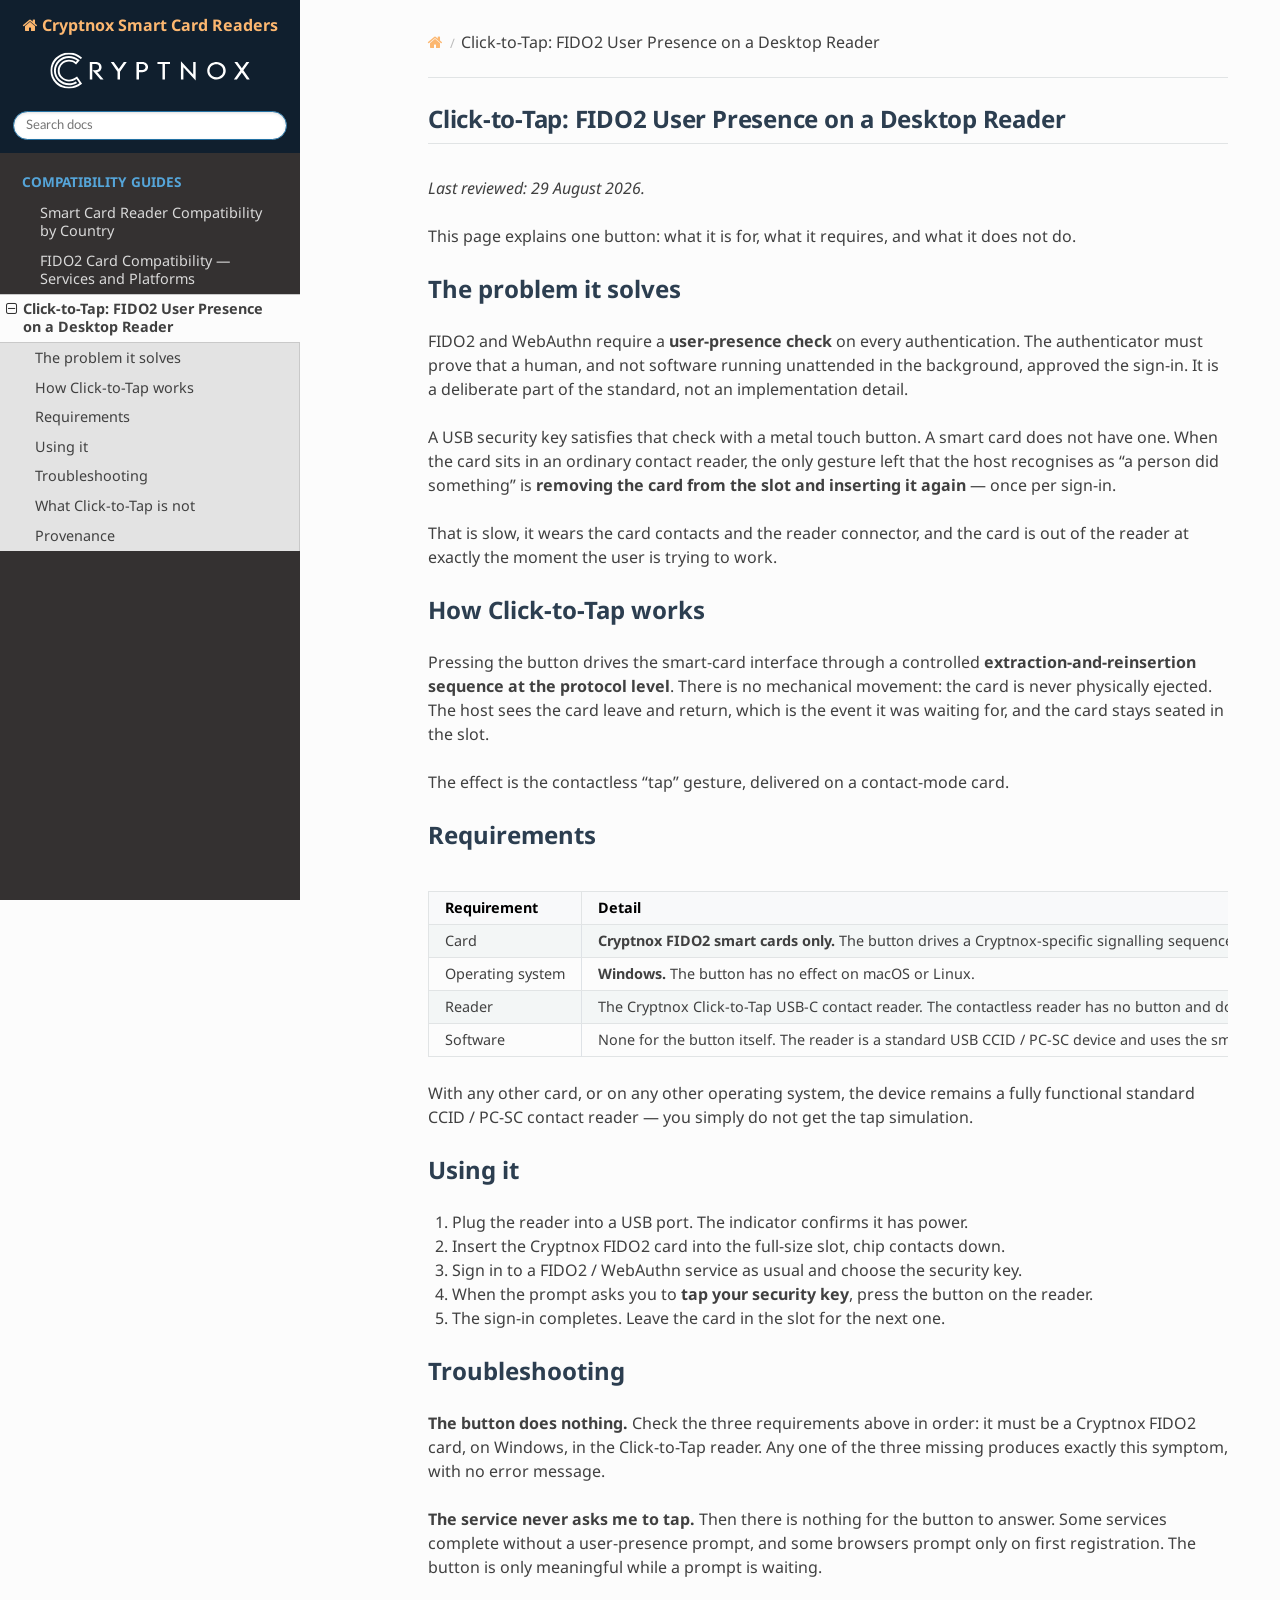
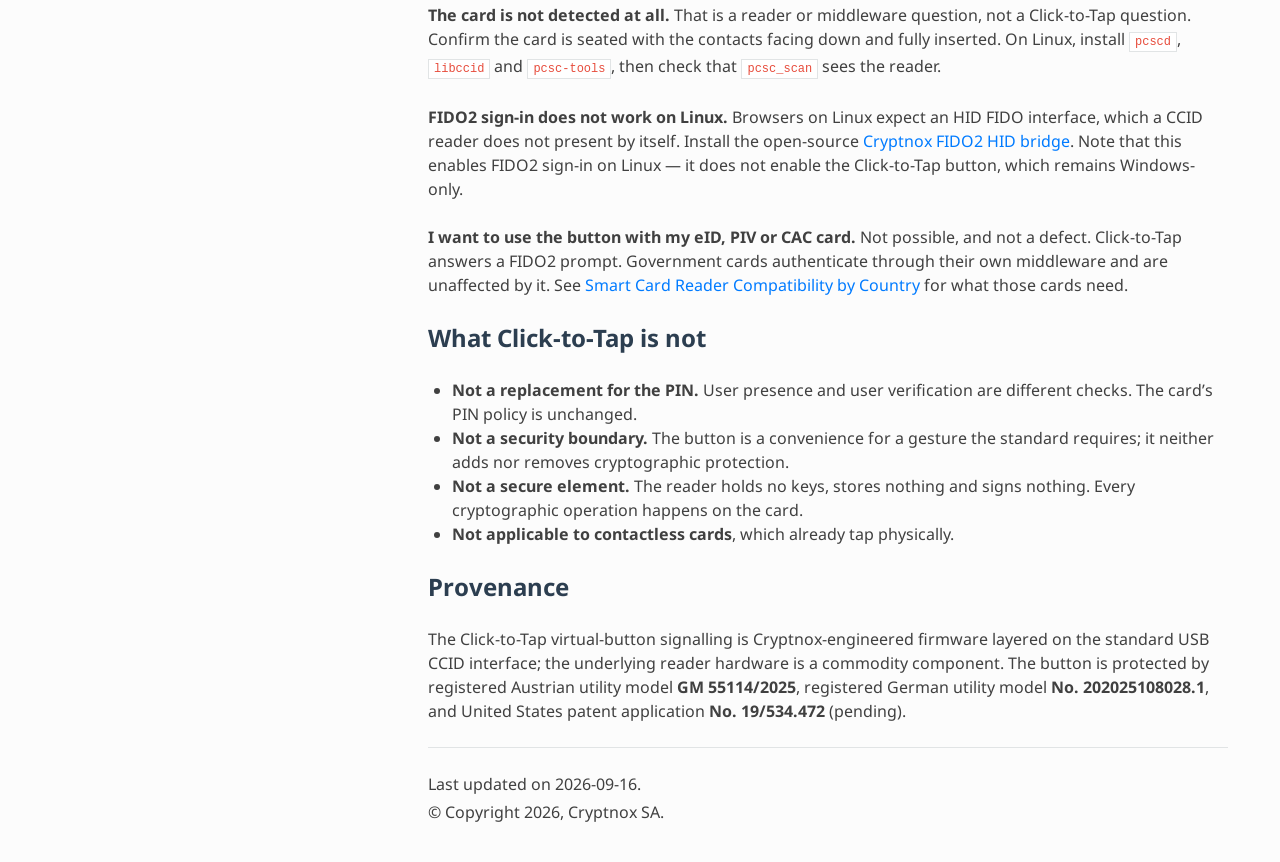
==== commit 374155e1: "deploy: 41a12cb865dc3204bb5844d042d85f0ff656650c" ====
--- a/click-to-tap.html
+++ b/click-to-tap.html
@@ -287,7 +287,7 @@
            </div>
           </div>
           <hr/>
-<p style="margin-bottom: 0.25rem;">Last updated on 2026-09-15.</p>
+<p style="margin-bottom: 0.25rem;">Last updated on 2026-09-16.</p>
 <p style="margin-bottom: 0.75rem;">&#169; Copyright 2026, Cryptnox SA.</p>
         </div>
       </div>
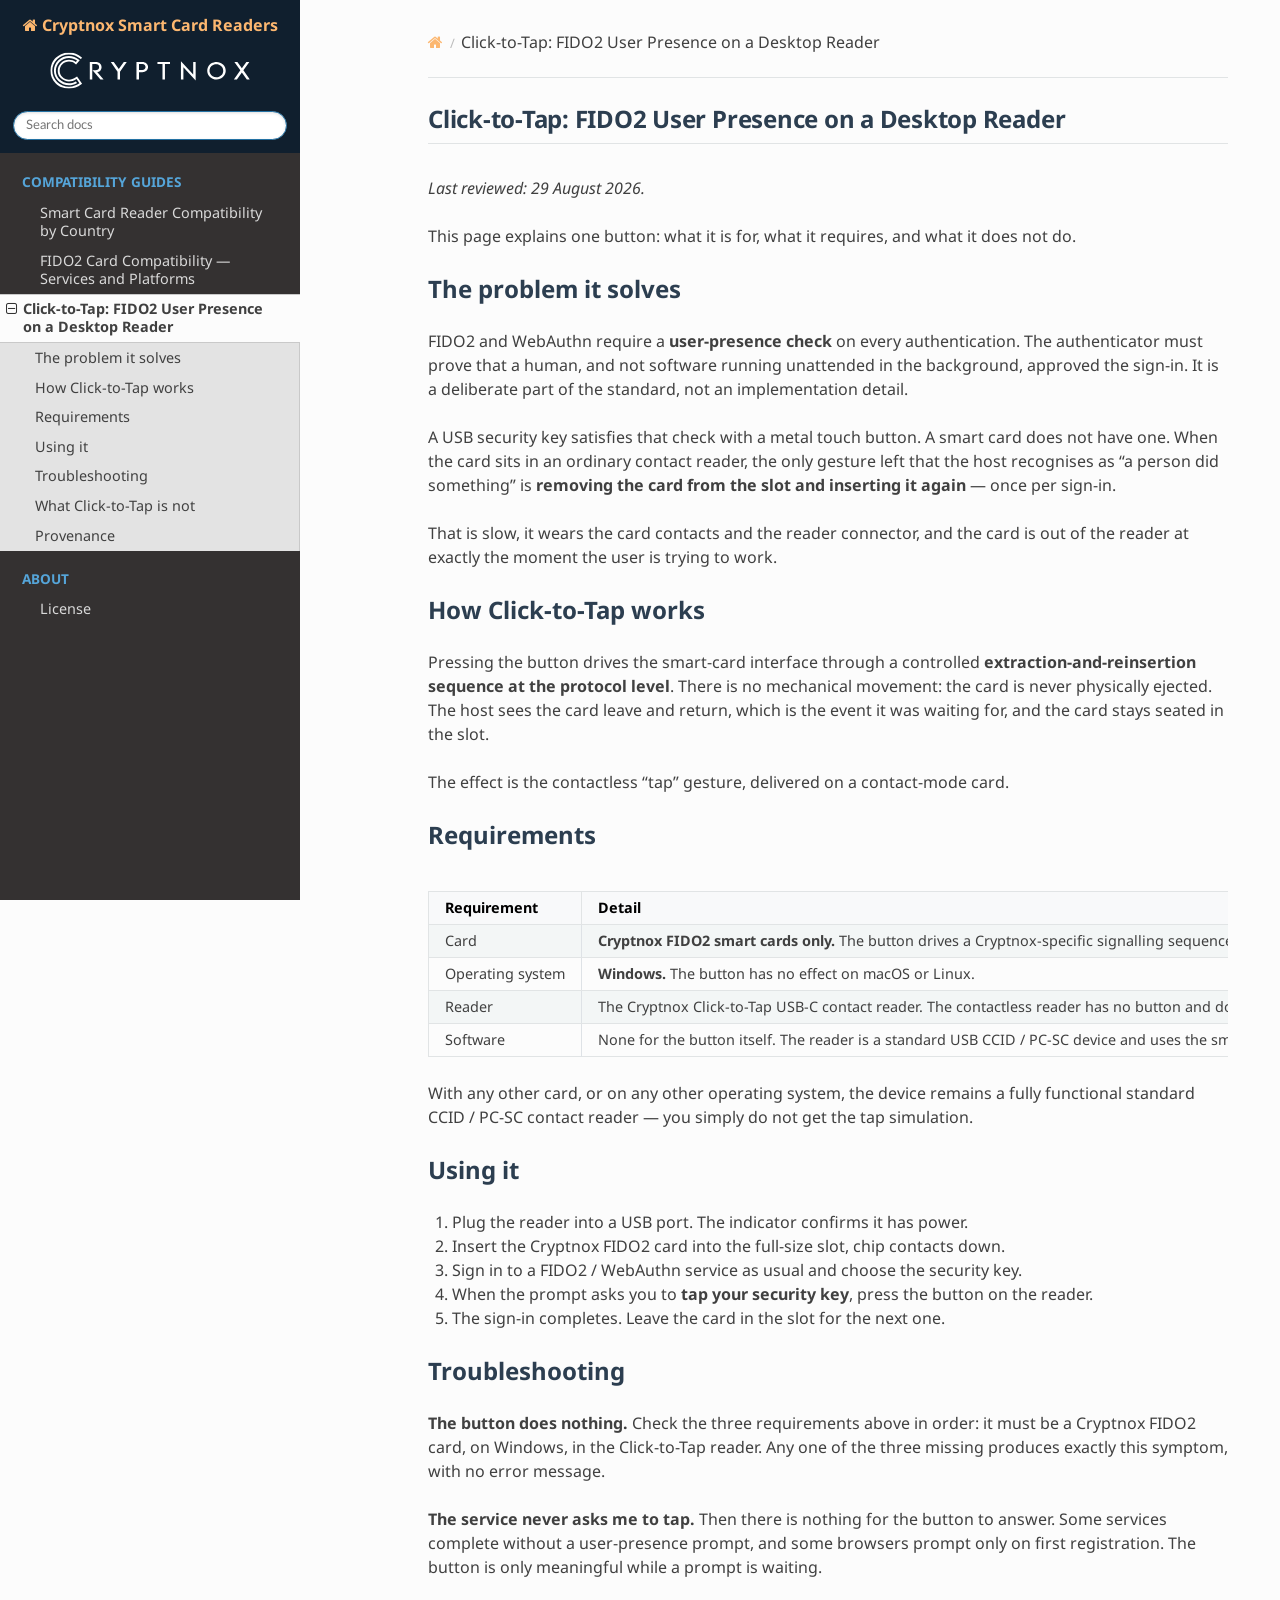
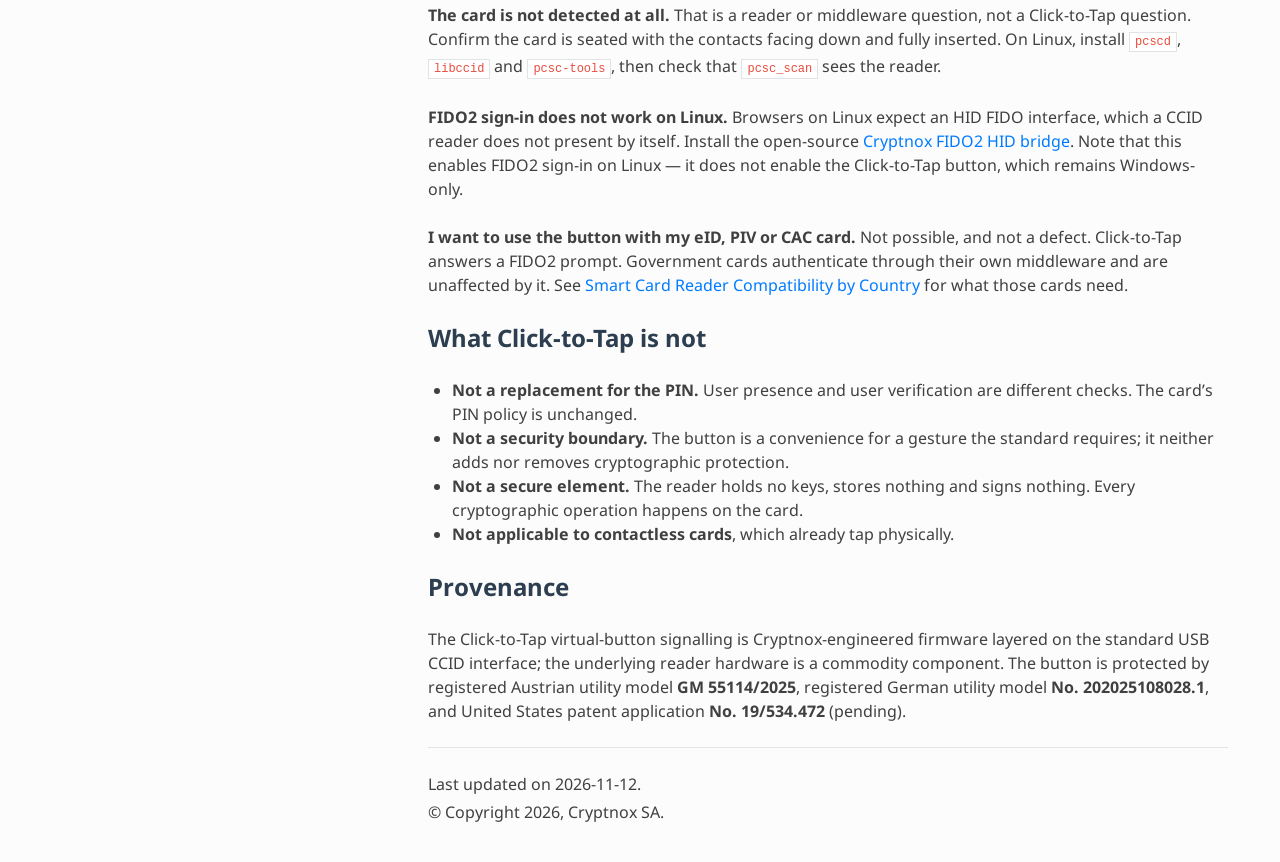
==== commit 0c579594: "deploy: b5af247b3bb253c42bfbf0f67d9cfd6d669e5484" ====
--- a/click-to-tap.html
+++ b/click-to-tap.html
@@ -23,6 +23,7 @@
     <script src="_static/js/theme.js"></script>
     <link rel="index" title="Index" href="genindex.html" />
     <link rel="search" title="Search" href="search.html" />
+    <link rel="next" title="License" href="license.html" />
     <link rel="prev" title="FIDO2 Card Compatibility — Services and Platforms" href="fido2-compatibility.html" />
  
 
@@ -145,6 +146,10 @@
 </ul>
 </li>
 </ul>
+<p class="caption" role="heading"><span class="caption-text">About</span></p>
+<ul>
+<li class="toctree-l1"><a class="reference internal" href="license.html">License</a></li>
+</ul>
 
         </div>
       </div>
@@ -287,7 +292,7 @@
            </div>
           </div>
           <hr/>
-<p style="margin-bottom: 0.25rem;">Last updated on 2026-09-16.</p>
+<p style="margin-bottom: 0.25rem;">Last updated on 2026-11-12.</p>
 <p style="margin-bottom: 0.75rem;">&#169; Copyright 2026, Cryptnox SA.</p>
         </div>
       </div>
